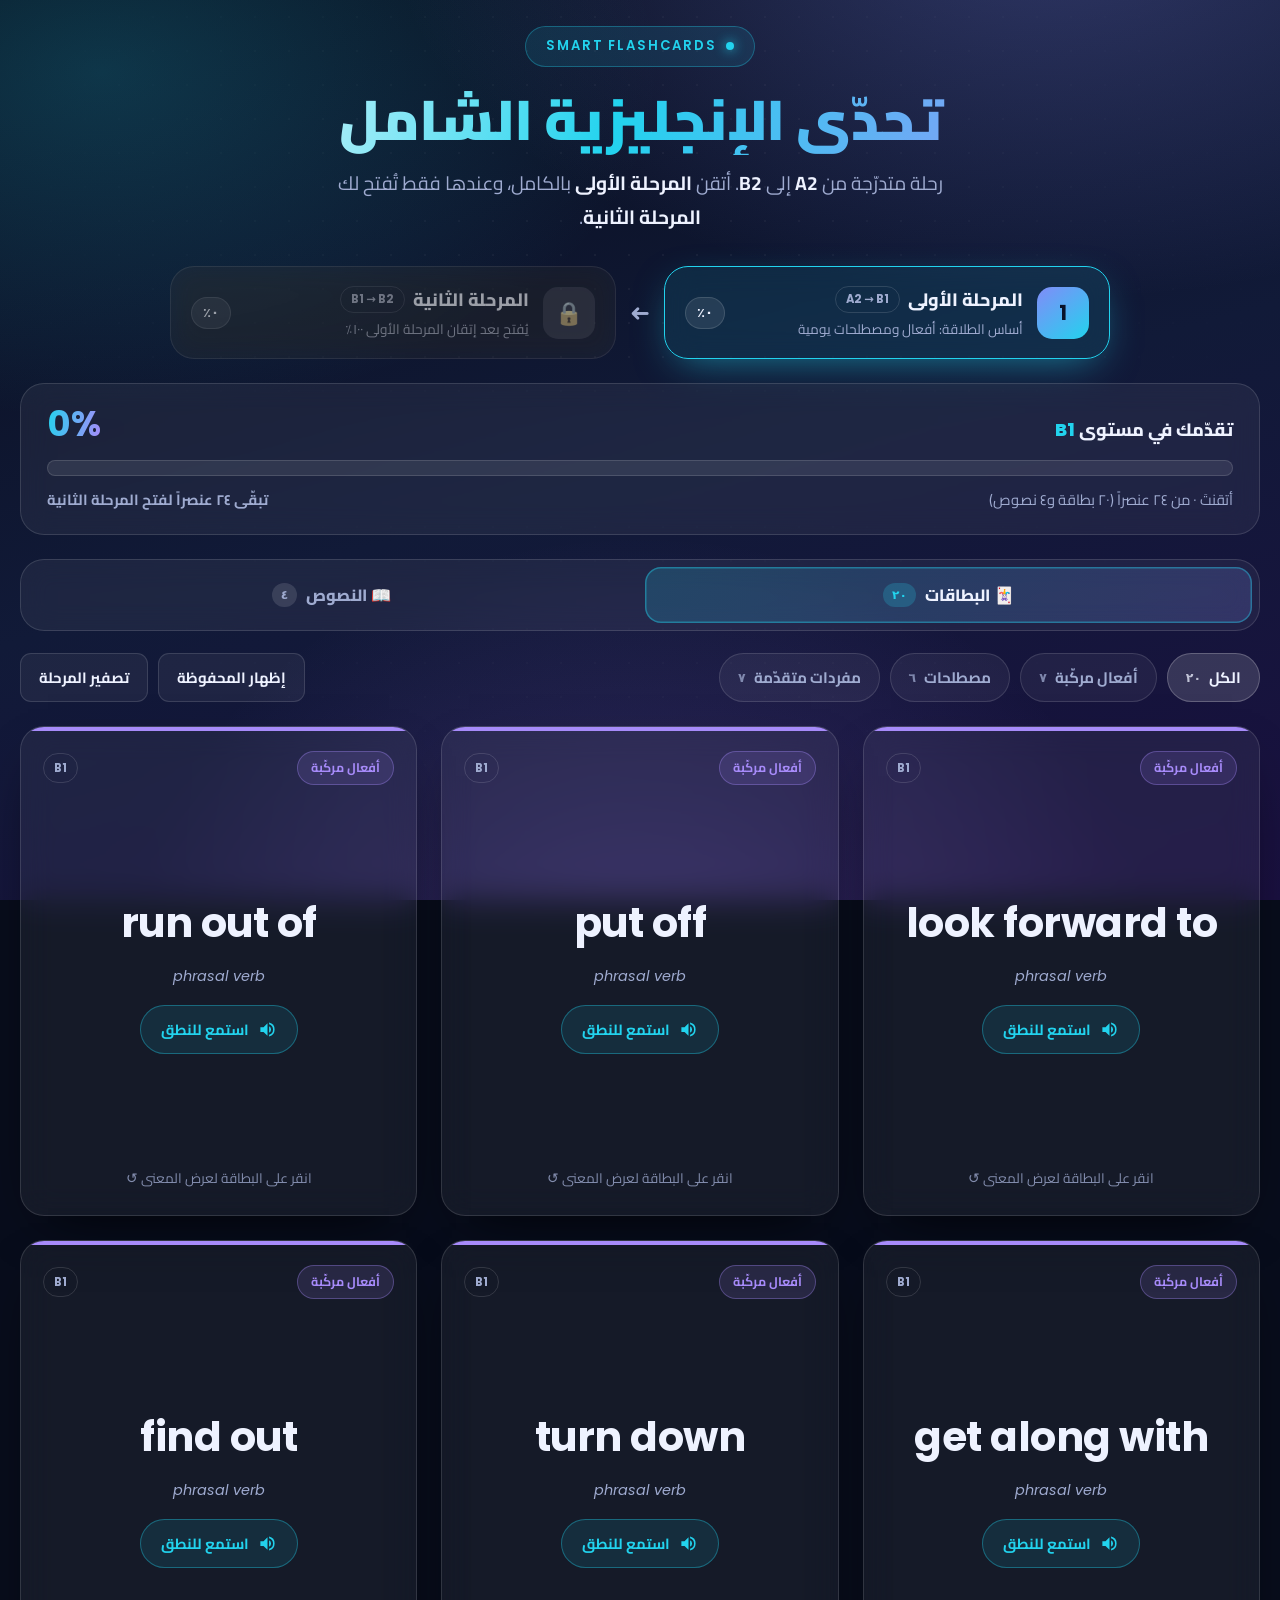
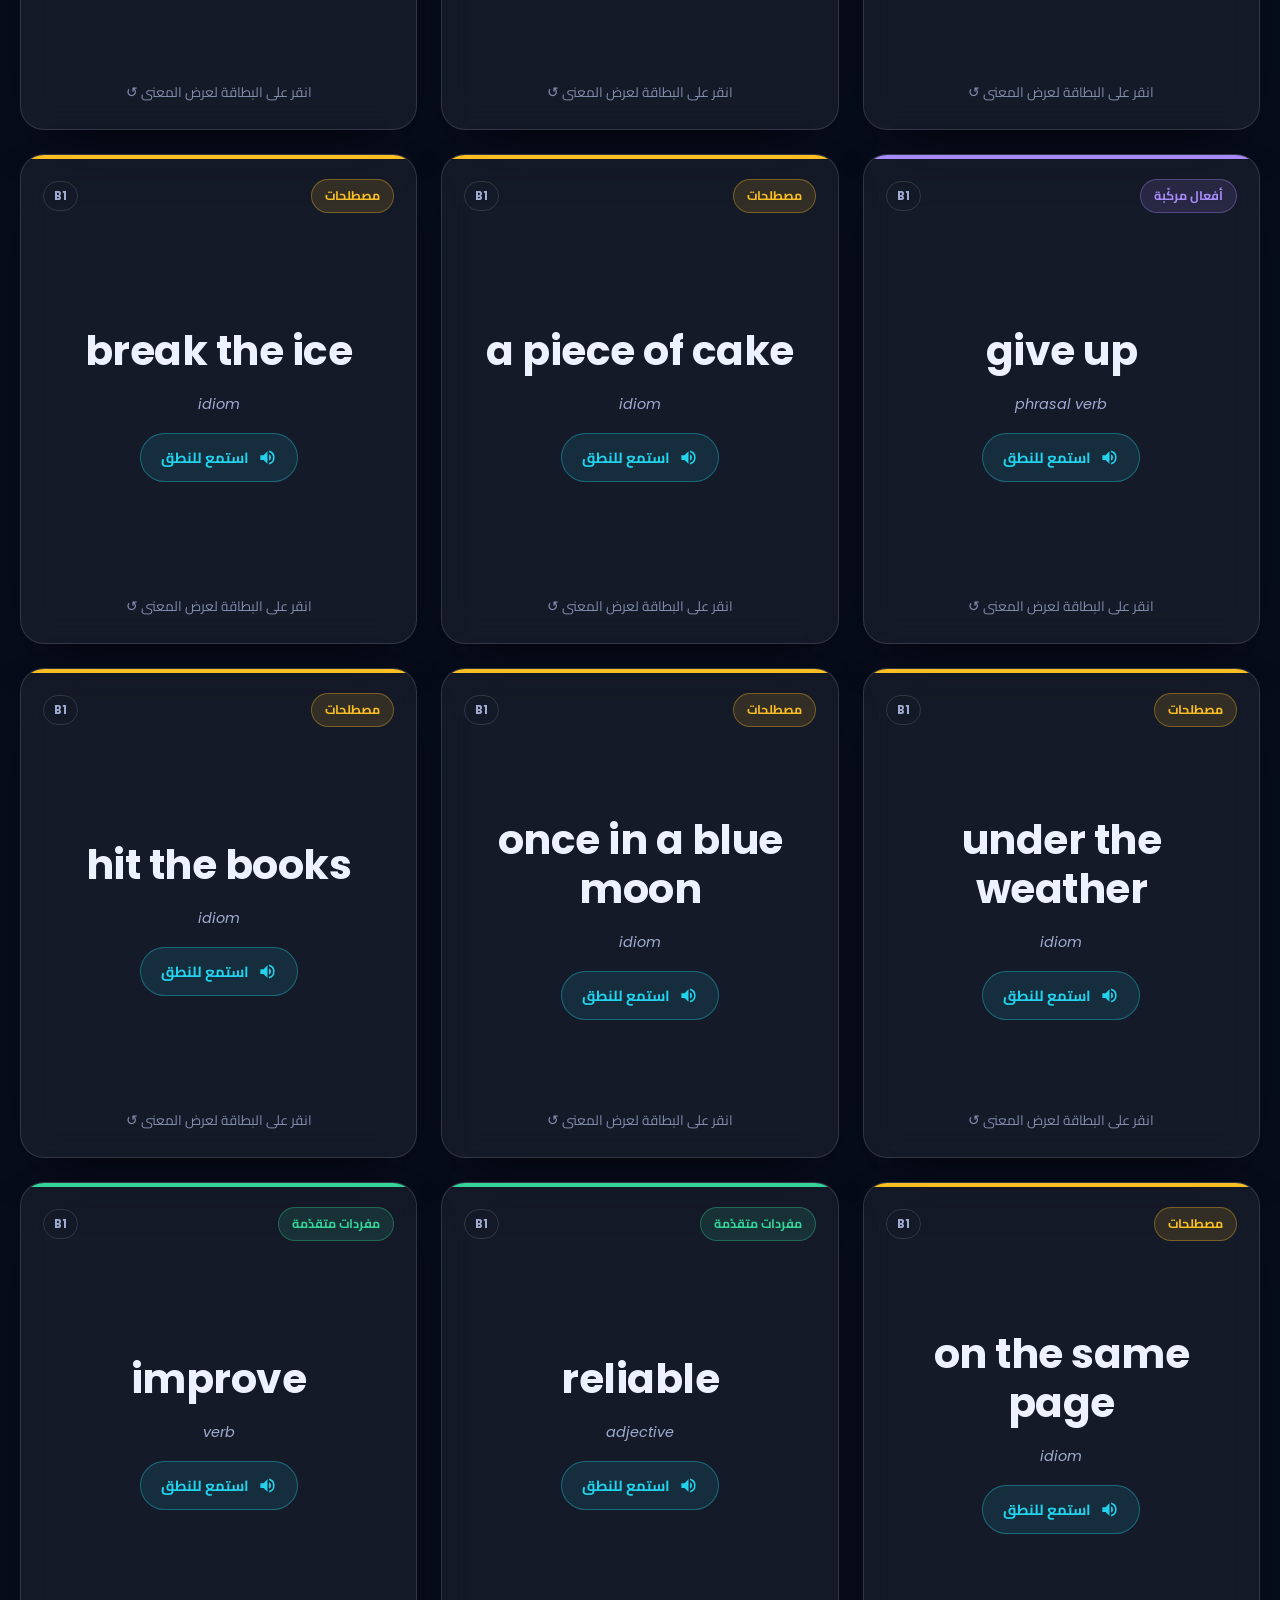
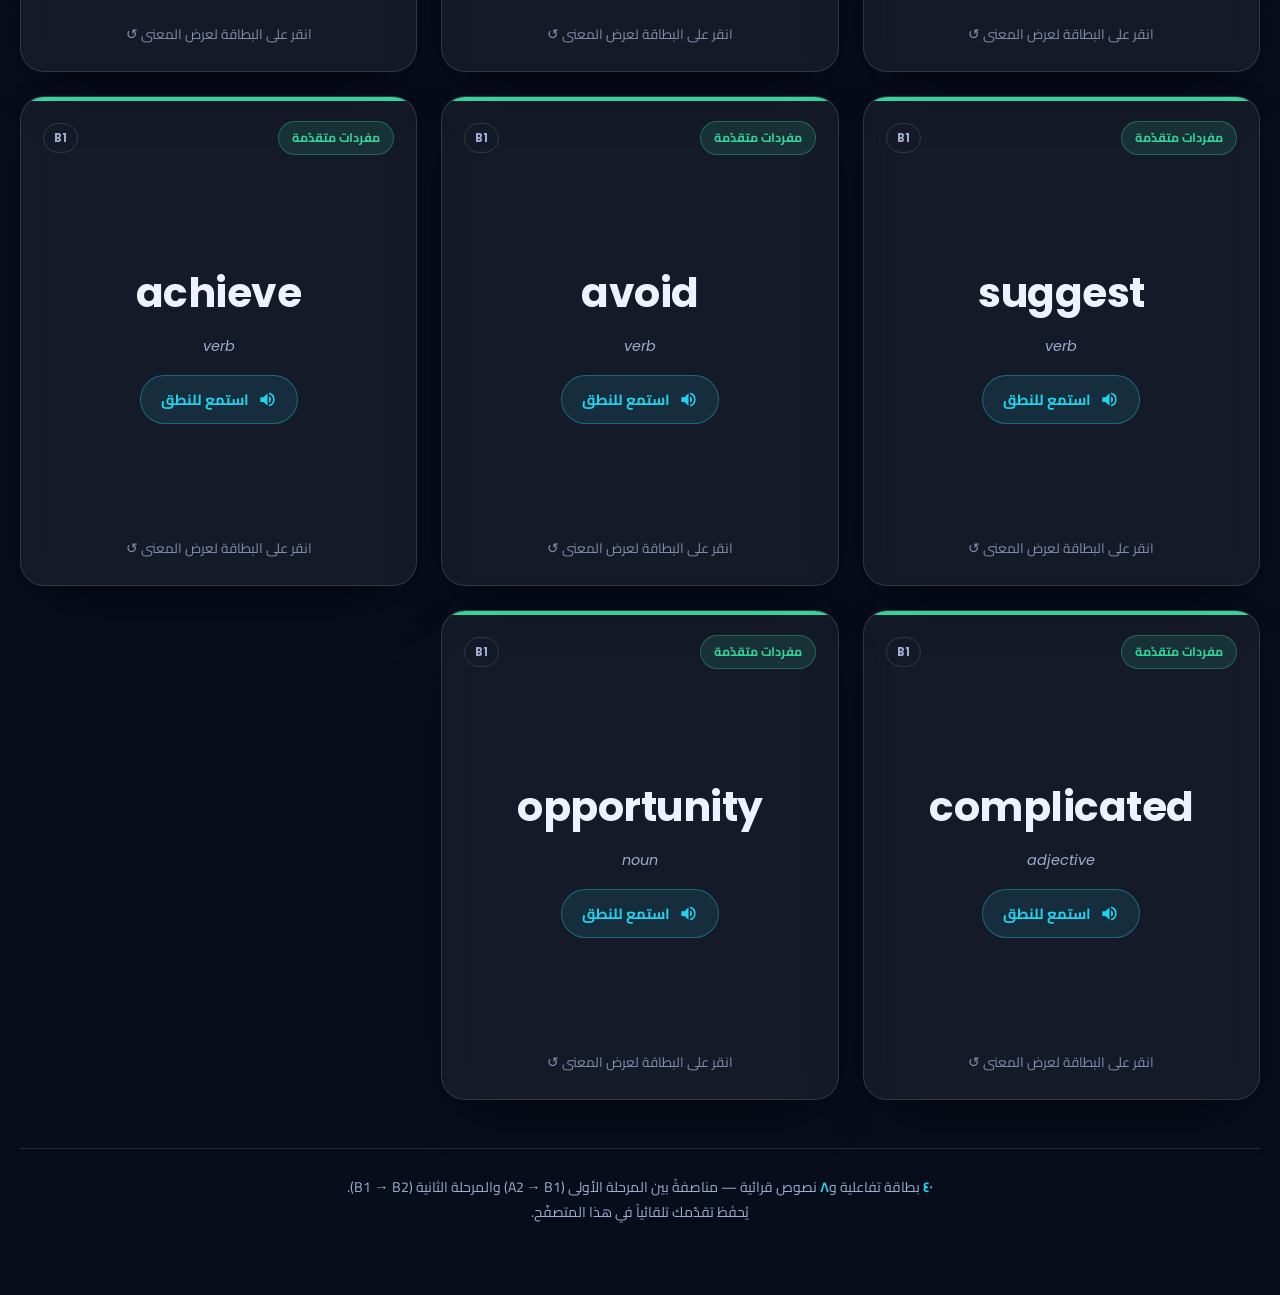
==== English-A2-to-B2.html @ d4a7e1d6 "إضافة تطبيق تحدّي الإنجليزية التفاعلي من A2 إلى B2 تطبيق ويب في ملفّ واحد (HTML/CSS/JS) يعمل كنظام ب" ====
<!DOCTYPE html>
<html lang="ar" dir="rtl">
<head>
<meta charset="UTF-8">
<meta name="viewport" content="width=device-width, initial-scale=1.0">
<title>تحدّي الإنجليزية الشامل — من A2 إلى B2</title>
<link rel="preconnect" href="https://fonts.googleapis.com">
<link rel="preconnect" href="https://fonts.gstatic.com" crossorigin>
<link href="https://fonts.googleapis.com/css2?family=Cairo:wght@400;600;700;900&family=Poppins:wght@500;600;700&display=swap" rel="stylesheet">
<style>
/* ===================== الأساسيات ===================== */
:root{
  --bg-0:#080d1c;
  --bg-1:#111a38;
  --bg-2:#1a1040;
  --surface:rgba(255,255,255,.055);
  --surface-2:rgba(255,255,255,.10);
  --stroke:rgba(255,255,255,.13);
  --stroke-2:rgba(255,255,255,.22);
  --text:#eef2ff;
  --muted:#9fabd0;
  --accent:#22d3ee;
  --accent-2:#818cf8;
  --violet:#a78bfa;
  --amber:#fbbf24;
  --emerald:#34d399;
  --rose:#fb7185;
  --r-lg:24px;
  --r-md:16px;
  --r-sm:11px;
  --card-h:490px;
  --ar:"Cairo","Noto Kufi Arabic","Segoe UI",Tahoma,sans-serif;
  --en:"Poppins","Segoe UI",system-ui,-apple-system,sans-serif;
}
*{box-sizing:border-box;margin:0;padding:0}
[hidden]{display:none!important}
html{scroll-behavior:smooth}
body{
  font-family:var(--ar);
  color:var(--text);
  background:var(--bg-0);
  min-height:100vh;
  padding:26px 18px 70px;
  line-height:1.75;
  -webkit-font-smoothing:antialiased;
  overflow-x:hidden;
}
/* خلفية متدرّجة حيّة */
body::before{
  content:"";position:fixed;inset:0;z-index:-2;
  background:
    radial-gradient(1100px 620px at 82% -8%,rgba(129,140,248,.30),transparent 60%),
    radial-gradient(900px 560px at 8% 8%,rgba(34,211,238,.20),transparent 62%),
    radial-gradient(800px 700px at 50% 110%,rgba(167,139,250,.20),transparent 65%),
    linear-gradient(165deg,var(--bg-0) 0%,var(--bg-1) 52%,var(--bg-2) 100%);
}
body::after{
  content:"";position:fixed;inset:0;z-index:-1;pointer-events:none;opacity:.5;
  background-image:radial-gradient(rgba(255,255,255,.10) 1px,transparent 1px);
  background-size:34px 34px;
  -webkit-mask-image:radial-gradient(circle at 50% 30%,#000,transparent 78%);
          mask-image:radial-gradient(circle at 50% 30%,#000,transparent 78%);
}
.wrap{max-width:1240px;margin:0 auto}

/* ===================== الترويسة ===================== */
.hero{text-align:center;margin-bottom:30px}
.hero-badge{
  display:inline-flex;align-items:center;gap:9px;
  font-family:var(--en);font-size:.82rem;font-weight:600;letter-spacing:.14em;
  text-transform:uppercase;color:var(--accent);
  background:rgba(34,211,238,.10);border:1px solid rgba(34,211,238,.32);
  padding:8px 20px;border-radius:999px;margin-bottom:18px;
}
.hero-badge .dot{width:8px;height:8px;border-radius:50%;background:var(--accent);box-shadow:0 0 12px var(--accent);animation:pulse 2s infinite}
@keyframes pulse{0%,100%{opacity:1;transform:scale(1)}50%{opacity:.45;transform:scale(.75)}}
.hero h1{
  font-size:clamp(2.1rem,5.6vw,3.5rem);font-weight:900;line-height:1.25;letter-spacing:-.5px;
  background:linear-gradient(105deg,#fff 10%,var(--accent) 48%,var(--violet) 92%);
  -webkit-background-clip:text;background-clip:text;-webkit-text-fill-color:transparent;
  margin-bottom:12px;
}
.hero .sub{color:var(--muted);font-size:clamp(1rem,2.2vw,1.2rem);max-width:660px;margin:0 auto}
.hero .sub b{color:var(--text);font-weight:700}

/* ===================== مسار المستويات ===================== */
.levels{
  display:grid;grid-template-columns:1fr auto 1fr;gap:10px;align-items:stretch;
  margin:32px auto 24px;max-width:940px;
}
.level-tab{
  position:relative;display:flex;align-items:center;gap:14px;text-align:right;
  background:var(--surface);border:1.5px solid var(--stroke);border-radius:var(--r-lg);
  padding:16px 20px;cursor:pointer;color:var(--text);font-family:var(--ar);
  transition:.28s cubic-bezier(.4,0,.2,1);backdrop-filter:blur(14px);
}
.level-tab:hover:not(.locked){border-color:var(--stroke-2);transform:translateY(-3px);background:var(--surface-2)}
.level-tab.active{
  border-color:var(--accent);background:rgba(34,211,238,.11);
  box-shadow:0 12px 40px -14px rgba(34,211,238,.6);
}
.level-tab.locked{cursor:not-allowed;opacity:.62;filter:saturate(.35)}
.level-tab .num{
  flex:none;width:52px;height:52px;border-radius:15px;display:grid;place-items:center;
  font-family:var(--en);font-size:1.28rem;font-weight:700;
  background:linear-gradient(140deg,var(--accent-2),var(--accent));color:#08132a;
}
.level-tab.locked .num{background:rgba(255,255,255,.12);color:var(--muted);font-size:1.4rem}
.level-tab .meta{min-width:0}
.level-tab .meta .t{font-weight:800;font-size:1.12rem;display:flex;align-items:center;gap:8px;flex-wrap:wrap}
.level-tab .meta .d{font-size:.85rem;color:var(--muted)}
.mini-ring{
  flex:none;margin-inline-start:auto;font-family:var(--en);font-size:.82rem;font-weight:700;
  padding:5px 11px;border-radius:999px;background:rgba(255,255,255,.09);border:1px solid var(--stroke);
}
.level-tab.done .mini-ring{background:rgba(52,211,153,.16);border-color:rgba(52,211,153,.5);color:var(--emerald)}
.path-link{
  display:grid;place-items:center;font-size:1.5rem;color:var(--muted);padding:0 4px;
  transform:scaleX(-1); /* السهم يشير لليسار مع RTL */
}

/* ===================== شريط التقدّم ===================== */
.panel{
  background:var(--surface);border:1.5px solid var(--stroke);border-radius:var(--r-lg);
  padding:22px 26px;backdrop-filter:blur(14px);
}
.progress-panel{margin-bottom:24px}
.p-head{display:flex;justify-content:space-between;align-items:baseline;gap:14px;margin-bottom:14px;flex-wrap:wrap}
.p-title{font-size:1.12rem;font-weight:800}
.p-title span{color:var(--accent);font-family:var(--en)}
.p-num{font-family:var(--en);font-size:2.2rem;font-weight:700;line-height:1;
  background:linear-gradient(100deg,var(--accent),var(--violet));
  -webkit-background-clip:text;background-clip:text;-webkit-text-fill-color:transparent}
.bar{height:16px;background:rgba(255,255,255,.09);border-radius:999px;overflow:hidden;border:1px solid var(--stroke)}
.bar-fill{
  height:100%;width:0%;border-radius:999px;
  background:linear-gradient(90deg,var(--accent-2),var(--accent),var(--emerald));
  background-size:220% 100%;
  transition:width .7s cubic-bezier(.34,1.4,.5,1);
  animation:slide 3.5s linear infinite;
  box-shadow:0 0 22px -3px var(--accent);
}
@keyframes slide{to{background-position:220% 0}}
.p-foot{display:flex;justify-content:space-between;gap:12px;margin-top:11px;font-size:.92rem;color:var(--muted);flex-wrap:wrap}
.p-foot #progHint{font-weight:700}
.p-foot #progHint.ready{color:var(--emerald)}

/* ===================== شريط الأدوات ===================== */
.toolbar{display:flex;justify-content:space-between;align-items:center;gap:16px;flex-wrap:wrap;margin-bottom:24px}
.chips{display:flex;gap:10px;flex-wrap:wrap}
.chip{
  font-family:var(--ar);font-size:.95rem;font-weight:700;color:var(--muted);cursor:pointer;
  background:var(--surface);border:1.5px solid var(--stroke);border-radius:999px;padding:9px 18px;
  transition:.2s;display:inline-flex;align-items:center;gap:8px;
}
.chip:hover{color:var(--text);border-color:var(--stroke-2)}
.chip.on{background:rgba(255,255,255,.14);color:var(--text);border-color:var(--stroke-2)}
.chip .n{font-family:var(--en);font-size:.78rem;opacity:.75}
.tools{display:flex;gap:10px;flex-wrap:wrap}
.btn{
  font-family:var(--ar);font-weight:700;font-size:.93rem;cursor:pointer;color:var(--text);
  border-radius:var(--r-sm);padding:10px 18px;border:1.5px solid var(--stroke);
  background:var(--surface);transition:.2s;
}
.btn:hover{background:var(--surface-2);border-color:var(--stroke-2)}
.btn.danger:hover{border-color:rgba(251,113,133,.55);color:var(--rose)}

/* ===================== الشبكة والبطاقات ===================== */
.grid{display:grid;grid-template-columns:repeat(auto-fill,minmax(330px,1fr));gap:24px}
.card{
  height:var(--card-h);perspective:1600px;cursor:pointer;outline:none;
  animation:rise .5s cubic-bezier(.2,.8,.3,1) backwards;
}
@keyframes rise{from{opacity:0;transform:translateY(26px)}}
.card.gone{animation:vanish .45s cubic-bezier(.4,0,1,1) forwards;pointer-events:none}
@keyframes vanish{to{opacity:0;transform:scale(.86) translateY(-16px);filter:blur(4px)}}
.inner{
  position:relative;width:100%;height:100%;
  transform-style:preserve-3d;transition:transform .68s cubic-bezier(.4,.2,.2,1);
}
.card.flipped .inner{transform:rotateY(180deg)}
.card:focus-visible .inner{box-shadow:0 0 0 3px var(--accent);border-radius:var(--r-lg)}
.face{
  position:absolute;inset:0;border-radius:var(--r-lg);padding:24px 22px;
  -webkit-backface-visibility:hidden;backface-visibility:hidden;
  border:1.5px solid var(--stroke);background:var(--surface);backdrop-filter:blur(16px);
  display:flex;flex-direction:column;overflow:hidden;
  box-shadow:0 22px 55px -28px rgba(0,0,0,.9);
}
.card:hover .face{border-color:var(--stroke-2)}
.face::before{content:"";position:absolute;inset-inline:0;top:0;height:4px;background:var(--cat-c)}
.back{transform:rotateY(180deg);background:linear-gradient(165deg,rgba(255,255,255,.10),rgba(255,255,255,.045))}

/* الوجه الأمامي */
.f-top{display:flex;justify-content:space-between;align-items:center;gap:10px}
.tag{
  font-size:.78rem;font-weight:700;padding:5px 13px;border-radius:999px;
  color:var(--cat-c);background:var(--cat-bg);border:1px solid var(--cat-br);white-space:nowrap;
}
.lvl-pill{font-family:var(--en);font-size:.72rem;font-weight:700;color:var(--muted);
  border:1px solid var(--stroke);border-radius:999px;padding:4px 10px}
.f-mid{flex:1;display:flex;flex-direction:column;align-items:center;justify-content:center;gap:16px;text-align:center}
.word{
  font-family:var(--en);font-weight:700;direction:ltr;
  font-size:clamp(1.85rem,4.4vw,2.55rem);line-height:1.2;letter-spacing:-.5px;
  word-break:break-word;
}
.pos{font-family:var(--en);font-size:.9rem;color:var(--muted);font-style:italic;direction:ltr}
.speak{
  display:inline-flex;align-items:center;gap:9px;cursor:pointer;font-family:var(--ar);
  font-size:.92rem;font-weight:700;color:var(--accent);
  background:rgba(34,211,238,.11);border:1.5px solid rgba(34,211,238,.36);
  border-radius:999px;padding:10px 20px;transition:.2s;
}
.speak:hover{background:rgba(34,211,238,.22);transform:scale(1.05)}
.speak.on{animation:ring .7s ease-in-out infinite}
@keyframes ring{50%{transform:scale(1.09)}}
.speak svg{width:19px;height:19px;fill:currentColor}
.f-hint{text-align:center;font-size:.85rem;color:var(--muted);opacity:.8}

/* الوجه الخلفي */
.b-word{font-family:var(--en);direction:ltr;font-size:1.02rem;font-weight:600;color:var(--muted);margin-bottom:4px}
.trans{font-size:clamp(1.34rem,3.1vw,1.7rem);font-weight:900;line-height:1.4;color:var(--cat-c);margin-bottom:11px}
.exs{flex:1;overflow-y:auto;display:flex;flex-direction:column;gap:10px;padding-inline-end:5px;margin-bottom:14px}
.exs::-webkit-scrollbar{width:5px}
.exs::-webkit-scrollbar-thumb{background:var(--stroke-2);border-radius:9px}
.ex{background:rgba(0,0,0,.24);border:1px solid var(--stroke);border-radius:var(--r-md);padding:11px 13px}
.ex-head{display:flex;align-items:flex-start;gap:8px}
.ex-en{flex:1;font-family:var(--en);direction:ltr;text-align:left;font-size:.93rem;line-height:1.55}
.ex-en b{color:var(--cat-c);font-weight:700}
.ex-ar{font-size:.85rem;line-height:1.6;color:var(--muted);margin-top:6px;padding-top:6px;border-top:1px dashed var(--stroke)}
.mini-speak{
  flex:none;width:29px;height:29px;border-radius:9px;cursor:pointer;display:grid;place-items:center;
  color:var(--accent);background:rgba(34,211,238,.10);border:1px solid rgba(34,211,238,.3);transition:.2s;
}
.mini-speak:hover{background:rgba(34,211,238,.25)}
.mini-speak svg{width:14px;height:14px;fill:currentColor}
.know{
  width:100%;cursor:pointer;font-family:var(--ar);font-size:1.05rem;font-weight:800;
  padding:12px;border-radius:var(--r-md);border:1.5px solid rgba(52,211,153,.45);
  color:#062b1f;background:linear-gradient(100deg,var(--emerald),#6ee7b7);transition:.2s;
}
.know:hover{transform:translateY(-2px);box-shadow:0 12px 30px -12px var(--emerald)}
.card.known .face{opacity:.55;filter:saturate(.4)}
.card.known .know{background:var(--surface-2);color:var(--muted);border-color:var(--stroke);border-style:dashed}

/* ===================== حالات فارغة / مقفلة ===================== */
.empty{
  grid-column:1/-1;text-align:center;padding:60px 26px;border:2px dashed var(--stroke);
  border-radius:var(--r-lg);background:rgba(255,255,255,.03);
}
.empty .ico{font-size:3.2rem;margin-bottom:14px}
.empty h3{font-size:1.4rem;font-weight:800;margin-bottom:8px}
.empty p{color:var(--muted);max-width:520px;margin:0 auto 20px}

/* ===================== نافذة الترقية ===================== */
.modal-back{
  position:fixed;inset:0;z-index:60;display:grid;place-items:center;padding:22px;
  background:rgba(4,8,20,.82);backdrop-filter:blur(9px);animation:fade .3s;
}
@keyframes fade{from{opacity:0}}
.modal{
  max-width:520px;width:100%;text-align:center;padding:40px 32px;border-radius:28px;
  background:linear-gradient(165deg,#182350,#120e35);border:1.5px solid rgba(52,211,153,.42);
  box-shadow:0 40px 90px -30px rgba(0,0,0,.95);animation:pop .45s cubic-bezier(.2,1.4,.4,1);
}
@keyframes pop{from{opacity:0;transform:scale(.85) translateY(24px)}}
.modal .ico{font-size:4.2rem;margin-bottom:12px;animation:bounce 1.6s ease-in-out infinite}
@keyframes bounce{50%{transform:translateY(-11px)}}
.modal h2{font-size:1.85rem;font-weight:900;margin-bottom:12px;
  background:linear-gradient(100deg,var(--emerald),var(--accent));
  -webkit-background-clip:text;background-clip:text;-webkit-text-fill-color:transparent}
.modal p{color:var(--muted);margin-bottom:26px;font-size:1.02rem}
.modal .go{
  width:100%;cursor:pointer;font-family:var(--ar);font-size:1.1rem;font-weight:800;padding:15px;
  border-radius:var(--r-md);border:none;color:#062b1f;
  background:linear-gradient(100deg,var(--emerald),var(--accent));transition:.2s;
}
.modal .go:hover{transform:translateY(-2px);box-shadow:0 14px 34px -12px var(--emerald)}
.modal .later{margin-top:12px;background:none;border:none;color:var(--muted);cursor:pointer;font-family:var(--ar);font-size:.92rem;text-decoration:underline}

/* ===================== تنبيه عائم ===================== */
.toast{
  position:fixed;bottom:26px;left:50%;transform:translateX(-50%);z-index:80;
  background:rgba(16,22,48,.97);border:1.5px solid var(--stroke-2);border-radius:14px;
  padding:14px 24px;font-weight:700;font-size:.96rem;box-shadow:0 20px 50px -18px #000;
  animation:up .35s cubic-bezier(.2,1.3,.4,1);max-width:90vw;text-align:center;
}
@keyframes up{from{opacity:0;transform:translate(-50%,22px)}}
.toast.warn{border-color:rgba(251,191,36,.5);color:var(--amber)}

footer{text-align:center;color:var(--muted);font-size:.88rem;margin-top:48px;padding-top:26px;border-top:1px solid var(--stroke)}
footer b{color:var(--accent)}


/* ===================== مبدّل العرض (بطاقات / نصوص) ===================== */
.views{display:flex;gap:10px;margin-bottom:22px;background:var(--surface);border:1.5px solid var(--stroke);
  border-radius:var(--r-lg);padding:7px;backdrop-filter:blur(14px)}
.view-btn{
  flex:1;cursor:pointer;font-family:var(--ar);font-size:1.02rem;font-weight:800;color:var(--muted);
  background:none;border:none;border-radius:var(--r-md);padding:13px 10px;transition:.24s;
  display:inline-flex;align-items:center;justify-content:center;gap:9px;
}
.view-btn:hover{color:var(--text)}
.view-btn.on{background:linear-gradient(120deg,rgba(34,211,238,.18),rgba(129,140,248,.18));
  color:var(--text);box-shadow:inset 0 0 0 1.5px rgba(34,211,238,.4)}
.view-btn .n{font-family:var(--en);font-size:.76rem;font-weight:700;padding:3px 9px;border-radius:999px;
  background:rgba(255,255,255,.12);color:var(--muted)}
.view-btn.on .n{background:rgba(34,211,238,.22);color:var(--accent)}

/* ===================== بطاقة النصّ ===================== */
.texts{display:flex;flex-direction:column;gap:26px}
.text-card{
  background:var(--surface);border:1.5px solid var(--stroke);border-radius:var(--r-lg);
  padding:28px;backdrop-filter:blur(16px);position:relative;overflow:hidden;
  box-shadow:0 22px 55px -30px rgba(0,0,0,.9);
  animation:rise .5s cubic-bezier(.2,.8,.3,1) backwards;
}
.text-card::before{content:"";position:absolute;inset-inline:0;top:0;height:4px;
  background:linear-gradient(90deg,var(--accent),var(--violet))}
.text-card.known{opacity:.6;filter:saturate(.45)}
.text-card.gone{animation:vanish .45s cubic-bezier(.4,0,1,1) forwards;pointer-events:none}
.t-top{display:flex;justify-content:space-between;align-items:flex-start;gap:14px;flex-wrap:wrap;margin-bottom:18px}
.t-title{font-family:var(--en);direction:ltr;text-align:left;font-size:clamp(1.3rem,3vw,1.75rem);
  font-weight:700;line-height:1.3;letter-spacing:-.3px}
.t-sub{font-size:1.02rem;font-weight:700;color:var(--accent);margin-top:4px}
.t-badges{display:flex;gap:8px;flex-wrap:wrap;flex:none}
.wc{font-size:.78rem;font-weight:700;padding:5px 13px;border-radius:999px;white-space:nowrap;
  color:var(--violet);background:rgba(167,139,250,.13);border:1px solid rgba(167,139,250,.35)}
.t-actions{display:flex;gap:10px;flex-wrap:wrap;margin-bottom:20px}
.t-en{
  font-family:var(--en);direction:ltr;text-align:left;
  font-size:clamp(1.08rem,2.3vw,1.24rem);line-height:2.15;letter-spacing:.1px;
  background:rgba(0,0,0,.26);border:1px solid var(--stroke);border-radius:var(--r-md);
  padding:24px 26px;margin-bottom:18px;
}
.t-en b{
  color:var(--accent);font-weight:700;
  background:rgba(34,211,238,.10);border-radius:6px;padding:1px 5px;
  box-shadow:inset 0 -2px 0 rgba(34,211,238,.55);
}
.t-keys{display:flex;flex-wrap:wrap;gap:9px;margin-bottom:18px}
.keychip{
  display:inline-flex;align-items:center;gap:8px;font-size:.86rem;font-weight:700;
  background:rgba(255,255,255,.06);border:1px solid var(--stroke);border-radius:999px;padding:6px 14px;
}
.keychip .k-en{font-family:var(--en);direction:ltr;color:var(--accent)}
.keychip .k-sep{color:var(--muted);opacity:.55}
.keychip .k-ar{color:var(--text)}
.t-toggle{
  width:100%;cursor:pointer;font-family:var(--ar);font-size:.98rem;font-weight:700;color:var(--muted);
  background:none;border:1.5px dashed var(--stroke);border-radius:var(--r-md);padding:12px;transition:.2s;margin-bottom:14px;
}
.t-toggle:hover{color:var(--text);border-color:var(--stroke-2);background:rgba(255,255,255,.04)}
.t-ar{
  font-size:1.06rem;line-height:2.1;color:var(--text);
  background:rgba(52,211,153,.07);border:1px solid rgba(52,211,153,.28);border-radius:var(--r-md);
  padding:22px 24px;margin-bottom:18px;animation:rise .35s cubic-bezier(.2,.8,.3,1);
}
.t-ar .lbl{display:block;font-size:.82rem;font-weight:800;color:var(--emerald);margin-bottom:9px;letter-spacing:.03em}
.text-card .know{margin-top:2px}
.text-card.known .know{background:var(--surface-2);color:var(--muted);border-color:var(--stroke);border-style:dashed}
@media(max-width:760px){
  .text-card{padding:20px 17px}
  .t-en{padding:18px 16px;line-height:2}
  .t-ar{padding:17px 16px}
  .views{flex-direction:column}
}

/* ===================== الشاشات الصغيرة ===================== */
@media(max-width:760px){
  body{padding:18px 13px 60px}
  .levels{grid-template-columns:1fr;gap:12px}
  .path-link{transform:rotate(90deg);font-size:1.3rem;padding:2px}
  .grid{grid-template-columns:1fr;gap:18px}
  :root{--card-h:520px}
  .toolbar{flex-direction:column;align-items:stretch}
  .tools .btn{flex:1}
  .panel{padding:18px}
}
@media(prefers-reduced-motion:reduce){*{animation:none!important;transition-duration:.01ms!important}}
</style>
</head>
<body>

<div class="wrap">

  <header class="hero">
    <div class="hero-badge"><span class="dot"></span> Smart Flashcards</div>
    <h1>تحدّي الإنجليزية الشامل</h1>
    <p class="sub">رحلة متدرّجة من <b>A2</b> إلى <b>B2</b>. أتقن <b>المرحلة الأولى</b> بالكامل، وعندها فقط تُفتح لك <b>المرحلة الثانية</b>.</p>
  </header>

  <nav class="levels" id="levels" aria-label="مسار المستويات"></nav>

  <section class="panel progress-panel">
    <div class="p-head">
      <div class="p-title">تقدّمك في مستوى <span id="progLevelName">B1</span></div>
      <div class="p-num"><span id="progPct">0</span>%</div>
    </div>
    <div class="bar" role="progressbar" aria-valuemin="0" aria-valuemax="100" aria-valuenow="0" id="barWrap">
      <div class="bar-fill" id="barFill"></div>
    </div>
    <div class="p-foot">
      <span id="progCount">٠ من ٢٠ بطاقة</span>
      <span id="progHint"></span>
    </div>
  </section>

  <div class="views" id="views" role="tablist" aria-label="نوع المحتوى">
    <button type="button" class="view-btn on" data-view="cards" role="tab">🃏 البطاقات <span class="n" id="nCards"></span></button>
    <button type="button" class="view-btn"    data-view="texts" role="tab">📖 النصوص <span class="n" id="nTexts"></span></button>
  </div>

  <div class="toolbar">
    <div class="chips" id="chips"></div>
    <div class="tools">
      <button class="btn" id="toggleKnown">إظهار المحفوظة</button>
      <button class="btn danger" id="resetLevel">تصفير المرحلة</button>
    </div>
  </div>

  <main class="grid" id="grid"></main>
  <main class="texts" id="texts" hidden></main>
  <div class="empty" id="empty" hidden></div>

  <footer>
    <b>٤٠</b> بطاقة تفاعلية و<b>٨</b> نصوص قرائية &mdash; مناصفةً بين المرحلة الأولى (A2&nbsp;→&nbsp;B1) والمرحلة الثانية (B1&nbsp;→&nbsp;B2).
    <br>يُحفَظ تقدّمك تلقائياً في هذا المتصفّح.
  </footer>
</div>

<div class="modal-back" id="modal" hidden>
  <div class="modal">
    <div class="ico">🎉</div>
    <h2>أتقنتَ المرحلة الأولى ١٠٠٪</h2>
    <p>أحسنت! أنهيتَ جميع بطاقات مستوى <b>B1</b> ونصوصه القرائية. تمّ الآن فتح <b>المرحلة الثانية (B1 → B2)</b> بأفعالها المركّبة ومصطلحاتها ومفرداتها ونصوصها الأكثر عمقاً.</p>
    <button class="go" id="goNext">انتقل إلى المرحلة الثانية ←</button>
    <button class="later" id="stayHere">أبقَ في المرحلة الحالية</button>
  </div>
</div>

<script>
"use strict";

/* ============================================================
   ١) البيانات — ٤٠ بطاقة موزّعة على مرحلتين وثلاث فئات
   ============================================================ */
const CATS = {
  phrasal: { name:"أفعال مركّبة",     en:"Phrasal Verbs",       c:"#a78bfa", bg:"rgba(167,139,250,.13)", br:"rgba(167,139,250,.35)" },
  idiom:   { name:"مصطلحات",         en:"Idioms",              c:"#fbbf24", bg:"rgba(251,191,36,.13)",  br:"rgba(251,191,36,.35)"  },
  vocab:   { name:"مفردات متقدّمة",   en:"Advanced Vocabulary", c:"#34d399", bg:"rgba(52,211,153,.13)",  br:"rgba(52,211,153,.35)"  }
};

const LEVELS = [
  { id:"B1", num:"1", title:"المرحلة الأولى", range:"A2 → B1", desc:"أساس الطلاقة: أفعال ومصطلحات يومية" },
  { id:"B2", num:"2", title:"المرحلة الثانية", range:"B1 → B2", desc:"العمق والاحتراف: نقاشات وبيئة عمل" }
];

const CARDS = [
/* ------------------ المرحلة الأولى: A2 → B1 ------------------ */
/* أفعال مركّبة */
{l:"B1",cat:"phrasal",w:"look forward to",pos:"phrasal verb",ar:"يتطلّع إلى / ينتظر بشوق",ex:[
  {en:"I'm <b>looking forward to</b> the weekend with my family.",ar:"أتطلّع إلى عطلة نهاية الأسبوع مع عائلتي."},
  {en:"We <b>look forward to</b> hearing from you soon.",ar:"نتطلّع إلى تلقّي ردّكم قريباً. (خِتام رسائل العمل)"}]},
{l:"B1",cat:"phrasal",w:"put off",pos:"phrasal verb",ar:"يؤجّل / يرجئ",ex:[
  {en:"Don't <b>put off</b> your homework until midnight.",ar:"لا تؤجّل واجبك إلى منتصف الليل."},
  {en:"The manager <b>put off</b> the meeting until Friday.",ar:"أجّل المدير الاجتماع إلى يوم الجمعة."}]},
{l:"B1",cat:"phrasal",w:"run out of",pos:"phrasal verb",ar:"ينفد منه / يفرغ مخزونه",ex:[
  {en:"We've <b>run out of</b> milk, so I'll go to the shop.",ar:"نفد منّا الحليب، لذا سأذهب إلى المتجر."},
  {en:"The team <b>ran out of</b> time before the deadline.",ar:"نفد الوقت من الفريق قبل الموعد النهائي."}]},
{l:"B1",cat:"phrasal",w:"get along with",pos:"phrasal verb",ar:"ينسجم مع / يتوافق مع",ex:[
  {en:"I <b>get along with</b> my new neighbours very well.",ar:"أنسجم مع جيراني الجدد انسجاماً كبيراً."},
  {en:"She <b>gets along with</b> everyone in the office.",ar:"إنّها تتوافق مع الجميع في المكتب."}]},
{l:"B1",cat:"phrasal",w:"turn down",pos:"phrasal verb",ar:"يرفض عرضاً / يخفّض الصوت",ex:[
  {en:"Could you <b>turn down</b> the music, please?",ar:"هل يمكنك خفض صوت الموسيقى من فضلك؟"},
  {en:"He <b>turned down</b> the job offer because of the salary.",ar:"رفض عرض العمل بسبب الراتب."}]},
{l:"B1",cat:"phrasal",w:"find out",pos:"phrasal verb",ar:"يكتشف / يستعلم فيعرف",ex:[
  {en:"I <b>found out</b> that the shop closes at six.",ar:"اكتشفت أنّ المتجر يُغلق في السادسة."},
  {en:"We need to <b>find out</b> why the sales dropped.",ar:"علينا أن نعرف سبب انخفاض المبيعات."}]},
{l:"B1",cat:"phrasal",w:"give up",pos:"phrasal verb",ar:"يستسلم / يُقلع عن عادة",ex:[
  {en:"She <b>gave up</b> smoking two years ago.",ar:"أقلعت عن التدخين قبل عامين."},
  {en:"Don't <b>give up</b> — the project is almost finished.",ar:"لا تستسلم، فالمشروع أوشك على الاكتمال."}]},
/* مصطلحات */
{l:"B1",cat:"idiom",w:"a piece of cake",pos:"idiom",ar:"أمرٌ سهلٌ للغاية",ex:[
  {en:"The driving test was <b>a piece of cake</b>.",ar:"كان اختبار القيادة سهلاً للغاية."},
  {en:"For her, using this software is <b>a piece of cake</b>.",ar:"استخدام هذا البرنامج بالنسبة إليها أمرٌ في غاية السهولة."}]},
{l:"B1",cat:"idiom",w:"break the ice",pos:"idiom",ar:"يكسر حاجز الجمود / يفتح باب الحديث",ex:[
  {en:"He told a joke to <b>break the ice</b> at the party.",ar:"ألقى نكتةً ليكسر الجمود في الحفل."},
  {en:"The manager started with a short game to <b>break the ice</b>.",ar:"بدأ المدير بلعبة قصيرة ليكسر حاجز الرسميّات."}]},
{l:"B1",cat:"idiom",w:"under the weather",pos:"idiom",ar:"متوعّك الصحّة / ليس على ما يُرام",ex:[
  {en:"I'm feeling a bit <b>under the weather</b> today.",ar:"أشعر بتوعّك خفيف اليوم."},
  {en:"She worked from home because she was <b>under the weather</b>.",ar:"عملت من المنزل لأنّها كانت متوعّكة."}]},
{l:"B1",cat:"idiom",w:"once in a blue moon",pos:"idiom",ar:"نادراً جدّاً / في الأحوال النادرة",ex:[
  {en:"We only eat out <b>once in a blue moon</b>.",ar:"لا نتناول الطعام خارج المنزل إلّا نادراً جدّاً."},
  {en:"He visits the head office <b>once in a blue moon</b>.",ar:"يزور المقرّ الرئيسي في الأحوال النادرة."}]},
{l:"B1",cat:"idiom",w:"hit the books",pos:"idiom",ar:"ينكبّ على الدراسة بجدّ",ex:[
  {en:"I have to <b>hit the books</b> tonight; the test is tomorrow.",ar:"عليّ أن أنكبّ على الدراسة الليلة، فالاختبار غداً."},
  {en:"After the training, we all <b>hit the books</b> for the certificate.",ar:"بعد التدريب، انكببنا جميعاً على الدراسة لنيل الشهادة."}]},
{l:"B1",cat:"idiom",w:"on the same page",pos:"idiom",ar:"على وفاقٍ تامّ / الفهم مشترك",ex:[
  {en:"Let's talk again so we're <b>on the same page</b>.",ar:"لنتحدّث مرّةً أخرى كي يكون فهمنا موحّداً."},
  {en:"The team is <b>on the same page</b> about the new plan.",ar:"الفريق متّفقٌ تماماً بشأن الخطّة الجديدة."}]},
/* مفردات */
{l:"B1",cat:"vocab",w:"reliable",pos:"adjective",ar:"موثوق / يُعتمد عليه",ex:[
  {en:"My old car is still very <b>reliable</b>.",ar:"سيّارتي القديمة ما زالت موثوقةً جدّاً."},
  {en:"We need a <b>reliable</b> supplier for this contract.",ar:"نحتاج إلى مورّدٍ موثوق لهذا العقد."}]},
{l:"B1",cat:"vocab",w:"improve",pos:"verb",ar:"يُحسِّن / يتحسّن",ex:[
  {en:"I want to <b>improve</b> my English pronunciation.",ar:"أريد أن أُحسّن نطقي بالإنجليزية."},
  {en:"The new system <b>improved</b> our response time.",ar:"حسّن النظام الجديد سرعة استجابتنا."}]},
{l:"B1",cat:"vocab",w:"suggest",pos:"verb",ar:"يقترح / يشير بـ",ex:[
  {en:"I <b>suggest</b> taking the train instead of the bus.",ar:"أقترح ركوب القطار بدلاً من الحافلة."},
  {en:"She <b>suggested</b> a different design for the website.",ar:"اقترحت تصميماً مختلفاً للموقع."}]},
{l:"B1",cat:"vocab",w:"avoid",pos:"verb",ar:"يتجنّب / يتحاشى",ex:[
  {en:"I <b>avoid</b> drinking coffee after six.",ar:"أتجنّب شرب القهوة بعد السادسة."},
  {en:"We changed the plan to <b>avoid</b> extra costs.",ar:"غيّرنا الخطّة لتجنّب التكاليف الإضافية."}]},
{l:"B1",cat:"vocab",w:"achieve",pos:"verb",ar:"يُحقّق / يُنجز هدفاً",ex:[
  {en:"She <b>achieved</b> her goal of running ten kilometres.",ar:"حقّقت هدفها في الجري عشرة كيلومترات."},
  {en:"The team <b>achieved</b> all its targets this quarter.",ar:"حقّق الفريق كلّ أهدافه هذا الربع."}]},
{l:"B1",cat:"vocab",w:"complicated",pos:"adjective",ar:"معقّد / متشابك",ex:[
  {en:"The recipe looks <b>complicated</b>, but it's actually easy.",ar:"تبدو الوصفة معقّدة، لكنّها سهلة في الحقيقة."},
  {en:"The contract is too <b>complicated</b> for a quick answer.",ar:"العقد أشدّ تعقيداً من أن يُجاب عنه سريعاً."}]},
{l:"B1",cat:"vocab",w:"opportunity",pos:"noun",ar:"فرصة سانحة",ex:[
  {en:"Travelling is a great <b>opportunity</b> to learn.",ar:"السفر فرصةٌ عظيمة للتعلّم."},
  {en:"This project is a real <b>opportunity</b> for our department.",ar:"هذا المشروع فرصةٌ حقيقية لقسمنا."}]},

/* ------------------ المرحلة الثانية: B1 → B2 ------------------ */
/* أفعال مركّبة */
{l:"B2",cat:"phrasal",w:"carry out",pos:"phrasal verb",ar:"يُنفّذ / يُجري (دراسةً أو مهمّة)",ex:[
  {en:"I <b>carried out</b> the doctor's instructions carefully.",ar:"نفّذت تعليمات الطبيب بعناية."},
  {en:"The company <b>carried out</b> a survey among its clients.",ar:"أجرت الشركة استطلاعاً بين عملائها."}]},
{l:"B2",cat:"phrasal",w:"come up with",pos:"phrasal verb",ar:"يبتكر / يأتي بفكرةٍ أو حلّ",ex:[
  {en:"He <b>came up with</b> a clever way to save money.",ar:"ابتكر طريقةً ذكيّةً لتوفير المال."},
  {en:"We must <b>come up with</b> a solution before the deadline.",ar:"علينا أن نأتي بحلٍّ قبل الموعد النهائي."}]},
{l:"B2",cat:"phrasal",w:"put up with",pos:"phrasal verb",ar:"يتحمّل / يصبر على مكروه",ex:[
  {en:"I can't <b>put up with</b> the noise from the street.",ar:"لا أستطيع تحمّل الضجيج القادم من الشارع."},
  {en:"She <b>put up with</b> a difficult client for two years.",ar:"صبرت على عميلٍ صعب المراس لمدّة عامين."}]},
{l:"B2",cat:"phrasal",w:"look into",pos:"phrasal verb",ar:"يتحرّى / يبحث في أمرٍ ما",ex:[
  {en:"I'll <b>look into</b> the problem with the heating tomorrow.",ar:"سأبحث في مشكلة التدفئة غداً."},
  {en:"The department is <b>looking into</b> the customer's complaint.",ar:"يتحرّى القسم شكوى العميل."}]},
{l:"B2",cat:"phrasal",w:"cut back on",pos:"phrasal verb",ar:"يُقلّص / يخفّض الإنفاق أو الاستهلاك",ex:[
  {en:"I'm <b>cutting back on</b> sugar this month.",ar:"أُقلّل من السكّر هذا الشهر."},
  {en:"The firm <b>cut back on</b> travel expenses to save money.",ar:"قلّصت الشركة نفقات السفر توفيراً للمال."}]},
{l:"B2",cat:"phrasal",w:"fall through",pos:"phrasal verb",ar:"يفشل / ينهار (اتّفاقٌ أو خطّة)",ex:[
  {en:"Our holiday plans <b>fell through</b> at the last minute.",ar:"انهارت خطط عطلتنا في اللحظة الأخيرة."},
  {en:"The deal <b>fell through</b> because of the price.",ar:"فشلت الصفقة بسبب السعر."}]},
{l:"B2",cat:"phrasal",w:"bring about",pos:"phrasal verb",ar:"يُحدِث / يُسبّب تغييراً",ex:[
  {en:"The new law <b>brought about</b> a big change in the city.",ar:"أحدث القانون الجديد تغييراً كبيراً في المدينة."},
  {en:"Their strategy <b>brought about</b> a sharp rise in profits.",ar:"أحدثت استراتيجيّتهم ارتفاعاً حادّاً في الأرباح."}]},
/* مصطلحات */
{l:"B2",cat:"idiom",w:"the ball is in your court",pos:"idiom",ar:"القرار بيدك / الدور عليك الآن",ex:[
  {en:"I've said everything I can; <b>the ball is in your court</b>.",ar:"قلت كلّ ما لديّ، والقرار الآن بيدك."},
  {en:"We sent the offer, so <b>the ball is in their court</b>.",ar:"أرسلنا العرض، فالدور عليهم الآن."}]},
{l:"B2",cat:"idiom",w:"cut corners",pos:"idiom",ar:"يختصر الطريق على حساب الجودة",ex:[
  {en:"Don't <b>cut corners</b> when you cook for guests.",ar:"لا تختصر الخطوات حين تطبخ للضيوف."},
  {en:"They <b>cut corners</b> on testing, and the app crashed.",ar:"تساهلوا في الاختبار توفيراً للوقت، فانهار التطبيق."}]},
{l:"B2",cat:"idiom",w:"get the hang of it",pos:"idiom",ar:"يُتقن الأمر بعد ممارسة",ex:[
  {en:"Driving felt hard at first, but I <b>got the hang of it</b>.",ar:"بدت القيادة صعبةً في البداية، لكنّني أتقنتها."},
  {en:"Give her a week and she'll <b>get the hang of</b> the system.",ar:"امنحها أسبوعاً وستُتقن النظام."}]},
{l:"B2",cat:"idiom",w:"a blessing in disguise",pos:"idiom",ar:"نعمةٌ في ثوب نقمة / مِنحةٌ في مِحنة",ex:[
  {en:"Missing that flight was <b>a blessing in disguise</b>.",ar:"كان تفويت تلك الرحلة نعمةً في ثوب نقمة."},
  {en:"Losing that client turned out to be <b>a blessing in disguise</b>.",ar:"تبيّن أنّ خسارة ذلك العميل كانت مِنحةً في مِحنة."}]},
{l:"B2",cat:"idiom",w:"bite off more than you can chew",pos:"idiom",ar:"يُحمّل نفسه فوق طاقته",ex:[
  {en:"I <b>bit off more than I could chew</b> with three courses at once.",ar:"حمّلت نفسي فوق طاقتي بثلاث دورات في آنٍ واحد."},
  {en:"He took four projects and <b>bit off more than he could chew</b>.",ar:"تولّى أربعة مشاريع فحمّل نفسه ما لا يُطيق."}]},
{l:"B2",cat:"idiom",w:"touch base",pos:"idiom",ar:"يتواصل باقتضاب ليطمئنّ على المستجدّات",ex:[
  {en:"Let's <b>touch base</b> after the weekend.",ar:"لنتواصل بإيجاز بعد عطلة نهاية الأسبوع."},
  {en:"I'll <b>touch base</b> with the client before Thursday.",ar:"سأتواصل مع العميل باختصار قبل الخميس."}]},
/* مفردات */
{l:"B2",cat:"vocab",w:"inevitable",pos:"adjective",ar:"حتميّ / لا مفرّ منه",ex:[
  {en:"With this traffic, arriving late was <b>inevitable</b>.",ar:"مع هذا الازدحام، كان التأخّر أمراً لا مفرّ منه."},
  {en:"A price increase is <b>inevitable</b> after the new tax.",ar:"ارتفاع الأسعار حتميٌّ بعد الضريبة الجديدة."}]},
{l:"B2",cat:"vocab",w:"thorough",pos:"adjective",ar:"دقيق ومستفيض / شامل",ex:[
  {en:"She gave the kitchen a <b>thorough</b> cleaning.",ar:"نظّفت المطبخ تنظيفاً شاملاً."},
  {en:"We need a <b>thorough</b> review before we sign.",ar:"نحتاج إلى مراجعةٍ مستفيضة قبل التوقيع."}]},
{l:"B2",cat:"vocab",w:"feasible",pos:"adjective",ar:"قابل للتنفيذ / ممكنٌ عمليّاً",ex:[
  {en:"Walking there in ten minutes simply isn't <b>feasible</b>.",ar:"المشي إلى هناك في عشر دقائق غير ممكنٍ عمليّاً."},
  {en:"The plan is <b>feasible</b> if we hire two more people.",ar:"الخطّة قابلة للتنفيذ إن وظّفنا شخصين إضافيّين."}]},
{l:"B2",cat:"vocab",w:"acknowledge",pos:"verb",ar:"يُقرّ / يعترف / يُفيد بالاستلام",ex:[
  {en:"He <b>acknowledged</b> his mistake without any excuses.",ar:"أقرّ بخطئه دون أعذار."},
  {en:"Please <b>acknowledge</b> receipt of this email.",ar:"يُرجى الإفادة باستلام هذه الرسالة."}]},
{l:"B2",cat:"vocab",w:"substantial",pos:"adjective",ar:"كبير ومعتبَر / جوهريّ",ex:[
  {en:"They made a <b>substantial</b> change to the menu.",ar:"أجروا تغييراً جوهريّاً على قائمة الطعام."},
  {en:"The report shows a <b>substantial</b> rise in demand.",ar:"يُظهر التقرير ارتفاعاً معتبَراً في الطلب."}]},
{l:"B2",cat:"vocab",w:"compelling",pos:"adjective",ar:"مُقنِعٌ بقوّة / آسِرٌ للانتباه",ex:[
  {en:"The film had a <b>compelling</b> story from start to finish.",ar:"كانت قصّة الفيلم آسِرةً من البداية إلى النهاية."},
  {en:"She made a <b>compelling</b> case for the new budget.",ar:"قدّمت حجّةً مقنِعةً بقوّة لصالح الميزانية الجديدة."}]},
{l:"B2",cat:"vocab",w:"discrepancy",pos:"noun",ar:"تباين / تضارب غير متوقّع بين رقمين",ex:[
  {en:"There's a <b>discrepancy</b> between the receipt and the price tag.",ar:"ثمّة تباينٌ بين الإيصال وبطاقة السعر."},
  {en:"The audit found a <b>discrepancy</b> in last month's figures.",ar:"كشف التدقيق عن تضاربٍ في أرقام الشهر الماضي."}]}
];

CARDS.forEach((c,i)=>{ c.id = c.l + "-" + i; });

/* ------------------------------------------------------------
   النصوص القرائية — كلّ نصّ يتجاوز ٥٠ كلمة ويوظّف مفردات مرحلته
   ------------------------------------------------------------ */
const TEXTS = [
/* ================= المرحلة الأولى: A2 → B1 ================= */
{l:"B1",t:"A New Beginning at Work",ta:"بداية جديدة في العمل",
 en:"Last month I started a new job at a small design company. On my first day I was nervous, but I quickly <b>found out</b> that my colleagues were friendly. I <b>get along with</b> almost everyone in the team, and my manager is very <b>reliable</b>. The work is sometimes <b>complicated</b>, but I see it as a real <b>opportunity</b> to <b>improve</b> my skills. I am <b>looking forward to</b> my first big project next week.",
 ar:"بدأتُ الشهر الماضي عملاً جديداً في شركة تصميمٍ صغيرة. كنتُ متوتّراً في يومي الأوّل، لكنّني اكتشفتُ سريعاً أنّ زملائي ودودون. أنسجم مع كلّ من في الفريق تقريباً، ومديري موثوقٌ جدّاً. العمل معقّدٌ أحياناً، غير أنّني أراه فرصةً حقيقيةً لتحسين مهاراتي. وأنا أتطلّع إلى أوّل مشروعٍ كبير لي الأسبوع المقبل.",
 keys:[["found out","اكتشف"],["get along with","ينسجم مع"],["reliable","موثوق"],["complicated","معقّد"],["opportunity","فرصة"],["improve","يُحسّن"],["looking forward to","يتطلّع إلى"]]},

{l:"B1",t:"The Weekend Plan",ta:"خطّة عطلة نهاية الأسبوع",
 en:"My friend Omar invited me to a football match on Saturday. I almost <b>turned down</b> the invitation because I wanted to <b>hit the books</b> for my exam. Then I decided not to <b>put off</b> the fun, because we go out <b>once in a blue moon</b> anyway. Before leaving, I noticed that we had <b>run out of</b> bread, so I stopped at the shop. Finding the stadium was <b>a piece of cake</b> because Omar had sent me a map.",
 ar:"دعاني صديقي عمر إلى مباراة كرة قدمٍ يوم السبت. كدتُ أرفض الدعوة لأنّني أردتُ أن أنكبّ على الدراسة لاختباري. ثمّ قرّرتُ ألّا أؤجّل المتعة، فنحن لا نخرج إلّا نادراً جدّاً على أيّ حال. وقبل مغادرتي لاحظتُ أنّ الخبز قد نفد منّا، فتوقّفتُ عند المتجر. وكان العثور على الملعب سهلاً للغاية لأنّ عمر كان قد أرسل إليّ خريطة.",
 keys:[["turned down","رفض"],["hit the books","ينكبّ على الدراسة"],["put off","يؤجّل"],["once in a blue moon","نادراً جدّاً"],["run out of","نفد منه"],["a piece of cake","سهلٌ للغاية"]]},

{l:"B1",t:"A Difficult Morning",ta:"صباحٌ عسير",
 en:"This morning I woke up feeling <b>under the weather</b>, so I decided to <b>avoid</b> the gym. My sister <b>suggested</b> drinking hot lemon and resting for an hour. I did not want to <b>give up</b> on my plan for the day, so after lunch I felt much better and finished my report. It was not easy, but in the end I <b>achieved</b> my goal. Sometimes a short rest helps you far more than a long fight.",
 ar:"استيقظتُ هذا الصباح وأنا أشعر بتوعّك، فقرّرتُ أن أتجنّب النادي الرياضي. اقترحتْ أختي شرب الليمون الساخن والراحة ساعةً من الزمن. لم أشأ أن أستسلم لخطّة يومي، وبعد الغداء شعرتُ بتحسّنٍ كبير وأنجزتُ تقريري. لم يكن الأمر يسيراً، لكنّني في النهاية حقّقتُ هدفي. فأحياناً تنفعك راحةٌ قصيرة أكثر ممّا ينفعك صراعٌ طويل.",
 keys:[["under the weather","متوعّك"],["avoid","يتجنّب"],["suggested","اقترح"],["give up","يستسلم"],["achieved","حقّق"]]},

{l:"B1",t:"The Team Meeting",ta:"اجتماع الفريق",
 en:"Our new manager started the meeting with a simple question about our weekend, and that small step helped to <b>break the ice</b>. Then she explained the plan for the next three months. She wanted to be sure that everybody was <b>on the same page</b> before we started the work. Two people <b>suggested</b> small changes, and she accepted both of them. I left the room feeling that our department will <b>improve</b> a lot this year.",
 ar:"استهلّتْ مديرتنا الجديدة الاجتماع بسؤالٍ بسيط عن عطلة نهاية الأسبوع، وقد ساعدت تلك الخطوة الصغيرة على كسر الجمود. ثمّ شرحت خطّة الأشهر الثلاثة المقبلة. أرادت أن تتيقّن من أنّ الجميع على وفاقٍ تامّ قبل أن نبدأ العمل. اقترح شخصان تعديلاتٍ طفيفة فقبلتهما كليهما. غادرتُ القاعة وأنا أشعر بأنّ قسمنا سيتحسّن كثيراً هذا العام.",
 keys:[["break the ice","يكسر الجمود"],["on the same page","على وفاقٍ تامّ"],["suggested","اقترح"],["improve","يتحسّن"]]},

/* ================= المرحلة الثانية: B1 → B2 ================= */
{l:"B2",t:"Launching the New Product",ta:"إطلاق المنتج الجديد",
 en:"When the first launch date <b>fell through</b>, the team had to <b>come up with</b> a new plan in less than a week. We <b>carried out</b> a quick study and discovered that a delay was <b>inevitable</b>, although a smaller launch was still <b>feasible</b>. Some people wanted to <b>cut corners</b> on testing in order to save time. The head of engineering firmly refused, and I believe she was right. A rushed product would have <b>brought about</b> far more damage than a short delay.",
 ar:"حين انهار موعد الإطلاق الأوّل، اضطُرّ الفريق إلى ابتكار خطّةٍ جديدة في أقلّ من أسبوع. أجرينا دراسةً سريعة فاكتشفنا أنّ التأجيل صار حتميّاً، وإن ظلّ إطلاقٌ أصغر ممكناً عمليّاً. أراد بعضهم اختصار الطريق في الاختبار توفيراً للوقت، غير أنّ رئيسة الهندسة رفضت رفضاً قاطعاً، وأحسبها كانت على حقّ؛ فمنتَجٌ متعجّل كان سيُحدث من الضرر أضعاف ما يُحدثه تأجيلٌ قصير.",
 keys:[["fell through","انهار/فشل"],["come up with","يبتكر"],["carried out","أجرى"],["inevitable","حتميّ"],["feasible","ممكنٌ عمليّاً"],["cut corners","يختصر الطريق"],["brought about","أحدث"]]},

{l:"B2",t:"A Lesson in Patience",ta:"درسٌ في الصبر",
 en:"In my first year at university I <b>bit off more than I could chew</b>. I registered for six courses at once and had to <b>put up with</b> sleepless nights for months. Failing one of them felt terrible at the time, yet it turned out to be <b>a blessing in disguise</b>. It forced me to change my method completely. By the second year I had <b>got the hang of it</b>, and my results showed a <b>substantial</b> improvement that surprised even my professors.",
 ar:"في عامي الجامعيّ الأوّل حمّلتُ نفسي فوق طاقتها؛ إذ سجّلتُ في ستّ موادّ دفعةً واحدة، فكان عليّ أن أتحمّل ليالي بلا نومٍ شهوراً طوالاً. وكان رسوبي في إحداها شعوراً مريراً حينئذٍ، لكنّه تبيّن أنّه نعمةٌ في ثوب نقمة، فقد أجبرني على تغيير أسلوبي بالكامل. وبحلول العام الثاني كنتُ قد أتقنتُ الأمر، وأظهرت نتائجي تحسّناً معتبَراً أدهش حتّى أساتذتي.",
 keys:[["bit off more than I could chew","حمّل نفسه فوق طاقته"],["put up with","يتحمّل"],["a blessing in disguise","نعمةٌ في ثوب نقمة"],["got the hang of it","أتقن الأمر"],["substantial","معتبَر"]]},

{l:"B2",t:"The Audit Report",ta:"تقرير التدقيق",
 en:"The finance department found a <b>discrepancy</b> of almost four thousand pounds in last quarter's accounts. My manager asked me to <b>look into</b> it before Monday morning. After a <b>thorough</b> check of every single invoice, I discovered that one payment had been recorded twice. I sent a short email to the supplier, who <b>acknowledged</b> the error within an hour and promised a full refund. I told my manager that <b>the ball was now in their court</b>, and that we simply had to wait.",
 ar:"اكتشف قسم المالية تبايناً يناهز أربعة آلاف جنيه في حسابات الربع الماضي، فطلب إليّ مديري أن أتحرّى الأمر قبل صباح الاثنين. وبعد فحصٍ مستفيضٍ لكلّ فاتورةٍ على حدة، اكتشفتُ أنّ دفعةً واحدة قد سُجِّلت مرّتين. أرسلتُ رسالةً قصيرة إلى المورّد، فأقرّ بالخطأ في غضون ساعة ووعد بردّ المبلغ كاملاً. أخبرتُ مديري أنّ القرار صار بأيديهم، وأنّ علينا الانتظار لا غير.",
 keys:[["discrepancy","تباين"],["look into","يتحرّى"],["thorough","مستفيض"],["acknowledged","أقرّ بـ"],["the ball is in their court","القرار بأيديهم"]]},

{l:"B2",t:"Working From Home",ta:"العمل من المنزل",
 en:"The pandemic <b>brought about</b> a change that very few companies had considered <b>feasible</b> before. Many firms <b>cut back on</b> office space and allowed their staff to work remotely. The arguments were <b>compelling</b>: lower costs, less traffic and happier employees. Of course, remote work has its own problems as well. Teams must <b>touch base</b> regularly, otherwise small misunderstandings quietly grow into serious ones. In my experience, a short daily call solves more problems than a long monthly report ever could.",
 ar:"أحدثت الجائحة تغييراً لم تكن شركاتٌ كثيرة تعدّه ممكناً عمليّاً من قبل. فقلّصت شركاتٌ عديدة مساحات مكاتبها وأتاحت لموظّفيها العمل عن بُعد. وكانت الحجج مقنِعةً بقوّة: تكاليف أدنى، وازدحامٌ أقلّ، وموظّفون أسعد. وللعمل عن بُعد بالطبع مشكلاته أيضاً؛ فعلى الفرق أن تتواصل بانتظام، وإلّا نمت سوء الفهم الصغيرة في صمتٍ حتّى تستفحل. وفي تجربتي، تحلّ مكالمةٌ يوميّة قصيرة من المشكلات ما لا يحلّه تقريرٌ شهريّ مطوّل.",
 keys:[["brought about","أحدث"],["feasible","ممكنٌ عمليّاً"],["cut back on","قلّص"],["compelling","مقنِعٌ بقوّة"],["touch base","يتواصل باقتضاب"]]}
];
TEXTS.forEach((t,i)=>{ t.id = "T" + t.l + "-" + i; t.wc = t.en.replace(/<[^>]+>/g,"").trim().split(/\s+/).length; });


/* ============================================================
   ٢) الحالة والتخزين
   ============================================================ */
const KEY = "en-a2-b2-progress-v1";
let state = { known:{}, level:"B1", cat:"all", view:"cards", showKnown:false, celebrated:false };

function load(){
  try{
    const raw = localStorage.getItem(KEY);
    if(raw){
      const s = JSON.parse(raw);
      state.known      = (s && typeof s.known === "object" && s.known) || {};
      state.level      = s && s.level === "B2" ? "B2" : "B1";
      state.view       = s && s.view === "texts" ? "texts" : "cards";
      state.celebrated = !!(s && s.celebrated);
    }
  }catch(e){ /* التخزين محجوب أو تالف — نكمل بحالة نظيفة */ }
  if(state.level === "B2" && !isUnlocked("B2")) state.level = "B1";
}
function save(){
  try{
    localStorage.setItem(KEY, JSON.stringify({
      known:state.known, level:state.level, view:state.view, celebrated:state.celebrated
    }));
  }catch(e){ /* لا شيء نفعله إن كان التخزين ممنوعاً */ }
}

const cardsOf   = lv => CARDS.filter(c => c.l === lv);
const textsOf   = lv => TEXTS.filter(t => t.l === lv);
/* عناصر المرحلة = بطاقاتها + نصوصها، فالإتقان ١٠٠٪ يشمل الاثنين */
const itemsOf   = lv => cardsOf(lv).concat(textsOf(lv));
const doneIn    = list => list.filter(x => state.known[x.id]).length;
const knownOf   = lv => doneIn(itemsOf(lv));
const pctOf     = lv => { const t = itemsOf(lv).length; return t ? Math.round(knownOf(lv)/t*100) : 0; };
const isUnlocked= lv => lv === "B1" || pctOf("B1") === 100;

/* أرقام عربية-هندية لعرضٍ أجمل داخل النصّ العربي */
const AR_DIGITS = "٠١٢٣٤٥٦٧٨٩";
const arNum = n => String(n).replace(/\d/g, d => AR_DIGITS[+d]);

/* ============================================================
   ٣) النطق عبر Web Speech API
   ============================================================ */
const speechOK = "speechSynthesis" in window && "SpeechSynthesisUtterance" in window;
let enVoice = null;

function pickVoice(){
  if(!speechOK) return;
  const vs = speechSynthesis.getVoices();
  if(!vs.length) return;
  enVoice =
    vs.find(v => /^en-(GB|US)/i.test(v.lang) && /natural|neural|google|premium|enhanced/i.test(v.name)) ||
    vs.find(v => /^en-(GB|US)/i.test(v.lang)) ||
    vs.find(v => /^en/i.test(v.lang)) || null;
}
if(speechOK){
  pickVoice();
  speechSynthesis.onvoiceschanged = pickVoice;
}

/* ينزع وسوم <b> ليُنطق النصّ نظيفاً */
const plain = html => html.replace(/<[^>]+>/g, "");

function speak(text, btn){
  if(!speechOK){ toast("متصفّحك لا يدعم النطق الصوتيّ (Web Speech API).", true); return; }
  try{
    speechSynthesis.cancel();
    const u = new SpeechSynthesisUtterance(plain(text));
    u.lang = (enVoice && enVoice.lang) || "en-US";
    if(enVoice) u.voice = enVoice;
    u.rate = 0.85; u.pitch = 1;
    if(btn){
      btn.classList.add("on");
      const off = () => btn.classList.remove("on");
      u.onend = off; u.onerror = off;
      setTimeout(off, Math.max(8000, plain(text).length * 95));
    }
    speechSynthesis.speak(u);
  }catch(e){ toast("تعذّر تشغيل الصوت في هذا المتصفّح.", true); }
}

/* ============================================================
   ٤) عناصر الواجهة
   ============================================================ */
const $ = id => document.getElementById(id);
const elLevels = $("levels"), elGrid = $("grid"), elEmpty = $("empty"),
      elChips = $("chips"), elTexts = $("texts"), elViews = $("views");

const ICON_SPK = '<svg viewBox="0 0 24 24" aria-hidden="true"><path d="M3 9v6h4l5 5V4L7 9H3zm13.5 3a4.5 4.5 0 0 0-2.5-4.03v8.05A4.47 4.47 0 0 0 16.5 12zM14 3.23v2.06a7 7 0 0 1 0 13.42v2.06a9 9 0 0 0 0-17.54z"/></svg>';

/* ---- مسار المستويات ---- */
function renderLevels(){
  elLevels.innerHTML = "";
  LEVELS.forEach((lv, i) => {
    if(i > 0){
      const link = document.createElement("div");
      link.className = "path-link"; link.textContent = "➜"; link.setAttribute("aria-hidden","true");
      elLevels.appendChild(link);
    }
    const open = isUnlocked(lv.id), pct = pctOf(lv.id);
    const b = document.createElement("button");
    b.type = "button";
    b.className = "level-tab" + (state.level===lv.id ? " active":"") + (open ? "":" locked") + (pct===100 ? " done":"");
    b.setAttribute("aria-pressed", String(state.level===lv.id));
    /* المرحلة المقفلة تبقى قابلة للنقر لتشرح سبب القفل، فلا تُوسَم aria-disabled */
    if(!open) b.title = "تُفتح بعد إتقان المرحلة الأولى ١٠٠٪";
    b.innerHTML =
      '<span class="num">'+(open ? lv.num : "🔒")+'</span>'+
      '<span class="meta">'+
        '<span class="t">'+lv.title+' <span class="lvl-pill">'+lv.range+'</span></span>'+
        '<span class="d">'+(open ? lv.desc : "يُفتح بعد إتقان المرحلة الأولى ١٠٠٪")+'</span>'+
      '</span>'+
      '<span class="mini-ring">'+(pct===100 ? "✓ ١٠٠٪" : arNum(pct)+"٪")+'</span>';
    b.addEventListener("click", () => selectLevel(lv.id));
    elLevels.appendChild(b);
  });
}

function selectLevel(lv){
  if(!isUnlocked(lv)){
    const left = itemsOf("B1").length - knownOf("B1");
    toast("🔒 المرحلة الثانية مقفلة — تبقّى "+arNum(left)+" عنصراً (بطاقات ونصوص) لإتقان مستوى B1 بالكامل.", true);
    return;
  }
  state.level = lv; state.cat = "all"; state.view = "cards"; save();
  renderAll();
  window.scrollTo({ top:0, behavior:"smooth" });
}

/* ---- شريط التقدّم ---- */
function renderProgress(){
  const lv = state.level, total = itemsOf(lv).length, done = knownOf(lv), pct = pctOf(lv);
  $("progLevelName").textContent = lv;
  $("progPct").textContent = pct;
  $("barFill").style.width = pct + "%";
  $("barWrap").setAttribute("aria-valuenow", pct);
  $("progCount").textContent = "أتقنتَ " + arNum(done) + " من " + arNum(total) +
    " عنصراً (" + arNum(cardsOf(lv).length) + " بطاقة و" + arNum(textsOf(lv).length) + " نصوص)";

  const hint = $("progHint");
  hint.classList.remove("ready");
  if(lv === "B1"){
    if(pct === 100){ hint.textContent = "✓ المرحلة الثانية مفتوحة"; hint.classList.add("ready"); }
    else hint.textContent = "تبقّى " + arNum(total-done) + " عنصراً لفتح المرحلة الثانية";
  }else{
    hint.textContent = pct === 100 ? "🏆 أتممتَ الرحلة إلى B2" : "تبقّى " + arNum(total-done) + " عنصراً للوصول إلى B2";
  }
}

/* ---- مبدّل العرض بين البطاقات والنصوص ---- */
function renderViews(){
  const lv = state.level;
  const leftC = cardsOf(lv).length - doneIn(cardsOf(lv));
  const leftT = textsOf(lv).length - doneIn(textsOf(lv));
  $("nCards").textContent = leftC ? arNum(leftC) : "✓";
  $("nTexts").textContent = leftT ? arNum(leftT) : "✓";
  elViews.querySelectorAll(".view-btn").forEach(b => {
    const on = b.dataset.view === state.view;
    b.classList.toggle("on", on);
    b.setAttribute("aria-selected", String(on));
  });
  elChips.hidden = state.view !== "cards";   /* الفئات تخصّ البطاقات وحدها */
  elGrid.hidden  = state.view !== "cards";
  elTexts.hidden = state.view !== "texts";
}

/* ---- شرائح الفئات ---- */
function renderChips(){
  const list = cardsOf(state.level);
  const mk = (key,label,n) => {
    const b = document.createElement("button");
    b.type = "button";
    b.className = "chip" + (state.cat===key ? " on":"");
    b.innerHTML = label + ' <span class="n">'+arNum(n)+'</span>';
    b.addEventListener("click", () => { state.cat = key; renderChips(); renderGrid(); });
    return b;
  };
  elChips.innerHTML = "";
  elChips.appendChild(mk("all","الكل",list.length));
  Object.keys(CATS).forEach(k => elChips.appendChild(mk(k, CATS[k].name, list.filter(c=>c.cat===k).length)));
}

/* ---- البطاقات ---- */
function buildCard(c, i){
  const cat = CATS[c.cat];
  const el = document.createElement("article");
  el.className = "card" + (state.known[c.id] ? " known":"");
  el.tabIndex = 0;
  el.style.animationDelay = Math.min(i*45, 500) + "ms";
  el.style.setProperty("--cat-c",  cat.c);
  el.style.setProperty("--cat-bg", cat.bg);
  el.style.setProperty("--cat-br", cat.br);
  el.setAttribute("aria-label", c.w + " — اضغط لقلب البطاقة");

  const exHtml = c.ex.map(e =>
    '<div class="ex">'+
      '<div class="ex-head">'+
        '<p class="ex-en" dir="ltr">'+e.en+'</p>'+
        '<button type="button" class="mini-speak" data-say="'+encodeURIComponent(e.en)+'" title="استمع إلى الجملة" aria-label="استمع إلى الجملة">'+ICON_SPK+'</button>'+
      '</div>'+
      '<p class="ex-ar">'+e.ar+'</p>'+
    '</div>').join("");

  el.innerHTML =
  '<div class="inner">'+
    '<div class="face front">'+
      '<div class="f-top"><span class="tag">'+cat.name+'</span><span class="lvl-pill">'+c.l+'</span></div>'+
      '<div class="f-mid">'+
        '<h2 class="word" dir="ltr">'+c.w+'</h2>'+
        '<span class="pos" dir="ltr">'+c.pos+'</span>'+
        '<button type="button" class="speak" data-say="'+encodeURIComponent(c.w)+'" aria-label="استمع إلى نطق الكلمة">'+ICON_SPK+' استمع للنطق</button>'+
      '</div>'+
      '<p class="f-hint">انقر على البطاقة لعرض المعنى ↺</p>'+
    '</div>'+
    '<div class="face back">'+
      '<p class="b-word" dir="ltr">'+c.w+'</p>'+
      '<h3 class="trans">'+c.ar+'</h3>'+
      '<div class="exs">'+exHtml+'</div>'+
      '<button type="button" class="know">'+(state.known[c.id] ? "↺ أعِدها للمراجعة" : "✓ حفظتها")+'</button>'+
    '</div>'+
  '</div>';

  /* قلب البطاقة */
  el.addEventListener("click", () => el.classList.toggle("flipped"));
  el.addEventListener("keydown", e => {
    if(e.key === "Enter" || e.key === " "){ e.preventDefault(); el.classList.toggle("flipped"); }
  });

  /* أزرار النطق — لا تقلب البطاقة */
  el.querySelectorAll("[data-say]").forEach(btn => {
    btn.addEventListener("click", e => {
      e.stopPropagation();
      speak(decodeURIComponent(btn.dataset.say), btn);
    });
  });

  /* زرّ "حفظتها" */
  el.querySelector(".know").addEventListener("click", e => {
    e.stopPropagation();
    toggleKnown(c, el);
  });

  return el;
}

function toggleKnown(c, el){
  const wasKnown = !!state.known[c.id];
  if(wasKnown) delete state.known[c.id];
  else state.known[c.id] = true;
  save();
  renderProgress(); renderLevels(); renderViews();

  if(!wasKnown && !state.showKnown){
    el.classList.add("gone");
    setTimeout(() => { renderView(); afterKnown(); }, 430);
  }else{
    renderView(); afterKnown();
  }
}

/* يفتح المرحلة الثانية عند بلوغ B1 نسبة ١٠٠٪ */
function afterKnown(){
  if(state.level === "B1" && pctOf("B1") === 100 && !state.celebrated){
    state.celebrated = true; save();
    $("modal").hidden = false;
  }
}

function renderGrid(){
  const shown = cardsOf(state.level)
    .filter(c => state.cat === "all" || c.cat === state.cat)
    .filter(c => state.showKnown || !state.known[c.id]);

  elGrid.innerHTML = "";
  shown.forEach((c,i) => elGrid.appendChild(buildCard(c,i)));

  $("toggleKnown").textContent = state.showKnown ? "إخفاء المحفوظة" : "إظهار المحفوظة";

  if(shown.length){ elEmpty.hidden = true; return; }
  elEmpty.hidden = false;
  const lvDone = pctOf(state.level) === 100;
  elEmpty.innerHTML = lvDone
    ? '<div class="ico">🏆</div><h3>أتقنتَ بطاقات هذه المرحلة!</h3><p>'+
      (state.level === "B1"
        ? "المرحلة الثانية (B1 → B2) مفتوحة الآن — انتقل إليها من الأعلى."
        : "مبارك! أنهيت رحلة A2 → B2 كاملةً. راجع البطاقات بين حينٍ وآخر لترسيخها.")+
      '</p><button class="btn" onclick="document.getElementById(\'toggleKnown\').click()">إظهار البطاقات المحفوظة للمراجعة</button>'
    : '<div class="ico">📭</div><h3>لا توجد بطاقات في هذا التصنيف</h3><p>أتقنتَ كلّ بطاقات هذه الفئة. اختر فئةً أخرى، أو أظهِر المحفوظة لمراجعتها.</p>'+
      '<button class="btn" onclick="document.getElementById(\'toggleKnown\').click()">إظهار البطاقات المحفوظة</button>';
}

/* ---- النصوص القرائية ---- */
function buildText(t, i){
  const el = document.createElement("article");
  el.className = "text-card" + (state.known[t.id] ? " known" : "");
  el.style.animationDelay = Math.min(i*70, 420) + "ms";

  const keys = t.keys.map(k =>
    '<span class="keychip"><span class="k-en" dir="ltr">'+k[0]+'</span>'+
    '<span class="k-sep">—</span><span class="k-ar">'+k[1]+'</span></span>').join("");

  el.innerHTML =
    '<div class="t-top">'+
      '<div><h3 class="t-title" dir="ltr">'+t.t+'</h3><p class="t-sub">'+t.ta+'</p></div>'+
      '<div class="t-badges"><span class="lvl-pill">'+t.l+'</span>'+
        '<span class="wc">'+arNum(t.wc)+' كلمة</span></div>'+
    '</div>'+
    '<div class="t-actions">'+
      '<button type="button" class="speak t-listen" aria-label="استمع إلى النصّ كاملاً">'+ICON_SPK+' استمع إلى النصّ كاملاً</button>'+
    '</div>'+
    '<p class="t-en" dir="ltr">'+t.en+'</p>'+
    '<div class="t-keys">'+keys+'</div>'+
    '<button type="button" class="t-toggle">▾ اعرض الترجمة العربية</button>'+
    '<div class="t-ar" hidden><span class="lbl">الترجمة العربية</span>'+t.ar+'</div>'+
    '<button type="button" class="know">'+(state.known[t.id] ? "↺ أعِدهُ للمراجعة" : "✓ قرأتُه وفهمتُه")+'</button>';

  const listen = el.querySelector(".t-listen");
  listen.addEventListener("click", () => {
    if(listen.classList.contains("on")){
      try{ speechSynthesis.cancel(); }catch(e){}
      listen.classList.remove("on");
      return;                                   /* الضغطة الثانية توقف القراءة */
    }
    speak(t.en, listen);
  });

  const tg = el.querySelector(".t-toggle"), ar = el.querySelector(".t-ar");
  tg.addEventListener("click", () => {
    ar.hidden = !ar.hidden;
    tg.textContent = ar.hidden ? "▾ اعرض الترجمة العربية" : "▴ أخفِ الترجمة العربية";
  });

  el.querySelector(".know").addEventListener("click", () => toggleKnown(t, el));
  return el;
}

function renderTexts(){
  const shown = textsOf(state.level).filter(t => state.showKnown || !state.known[t.id]);
  elTexts.innerHTML = "";
  shown.forEach((t,i) => elTexts.appendChild(buildText(t,i)));
  $("toggleKnown").textContent = state.showKnown ? "إخفاء المُتقَنة" : "إظهار المُتقَنة";

  if(shown.length){ elEmpty.hidden = true; return; }
  elEmpty.hidden = false;
  elEmpty.innerHTML =
    '<div class="ico">📚</div><h3>أنهيتَ كلّ نصوص هذه المرحلة</h3>'+
    '<p>أتقنتَ النصوص القرائية الأربعة. عُد إلى البطاقات، أو أظهِر النصوص لإعادة قراءتها.</p>'+
    '<button class="btn" onclick="document.getElementById(\'toggleKnown\').click()">إظهار النصوص المُتقَنة</button>';
}

function renderView(){
  try{ speechSynthesis.cancel(); }catch(e){}
  renderViews();
  if(state.view === "cards") renderGrid(); else renderTexts();
}

function renderAll(){ renderLevels(); renderProgress(); renderChips(); renderView(); }

/* ============================================================
   ٥) التنبيهات والأزرار العامّة
   ============================================================ */
let toastTimer = null;
function toast(msg, warn){
  let t = document.querySelector(".toast");
  if(t) t.remove();
  t = document.createElement("div");
  t.className = "toast" + (warn ? " warn":"");
  t.setAttribute("role","status");
  t.textContent = msg;
  document.body.appendChild(t);
  clearTimeout(toastTimer);
  toastTimer = setTimeout(() => t.remove(), 3600);
}

elViews.querySelectorAll(".view-btn").forEach(b => {
  b.addEventListener("click", () => { state.view = b.dataset.view; save(); renderView(); });
});

$("toggleKnown").addEventListener("click", () => { state.showKnown = !state.showKnown; renderView(); });

$("resetLevel").addEventListener("click", () => {
  if(!confirm("سيُمحى تقدّمك في مستوى " + state.level + " بالكامل (البطاقات والنصوص). هل تريد المتابعة؟")) return;
  itemsOf(state.level).forEach(x => { delete state.known[x.id]; });
  if(state.level === "B1"){
    state.celebrated = false;
    if(!isUnlocked("B2")) state.level = "B1";   /* إعادة القفل على المرحلة الثانية */
  }
  save(); renderAll();
  toast("تمّ تصفير المرحلة. بالتوفيق من جديد!");
});

$("goNext").addEventListener("click", () => { $("modal").hidden = true; selectLevel("B2"); });
$("stayHere").addEventListener("click", () => { $("modal").hidden = true; });
$("modal").addEventListener("click", e => { if(e.target === $("modal")) $("modal").hidden = true; });
document.addEventListener("keydown", e => { if(e.key === "Escape") $("modal").hidden = true; });

/* ============================================================
   ٦) الإقلاع
   ============================================================ */
load();
renderAll();
if(!speechOK) console.warn("Web Speech API غير مدعوم في هذا المتصفّح.");
</script>
</body>
</html>
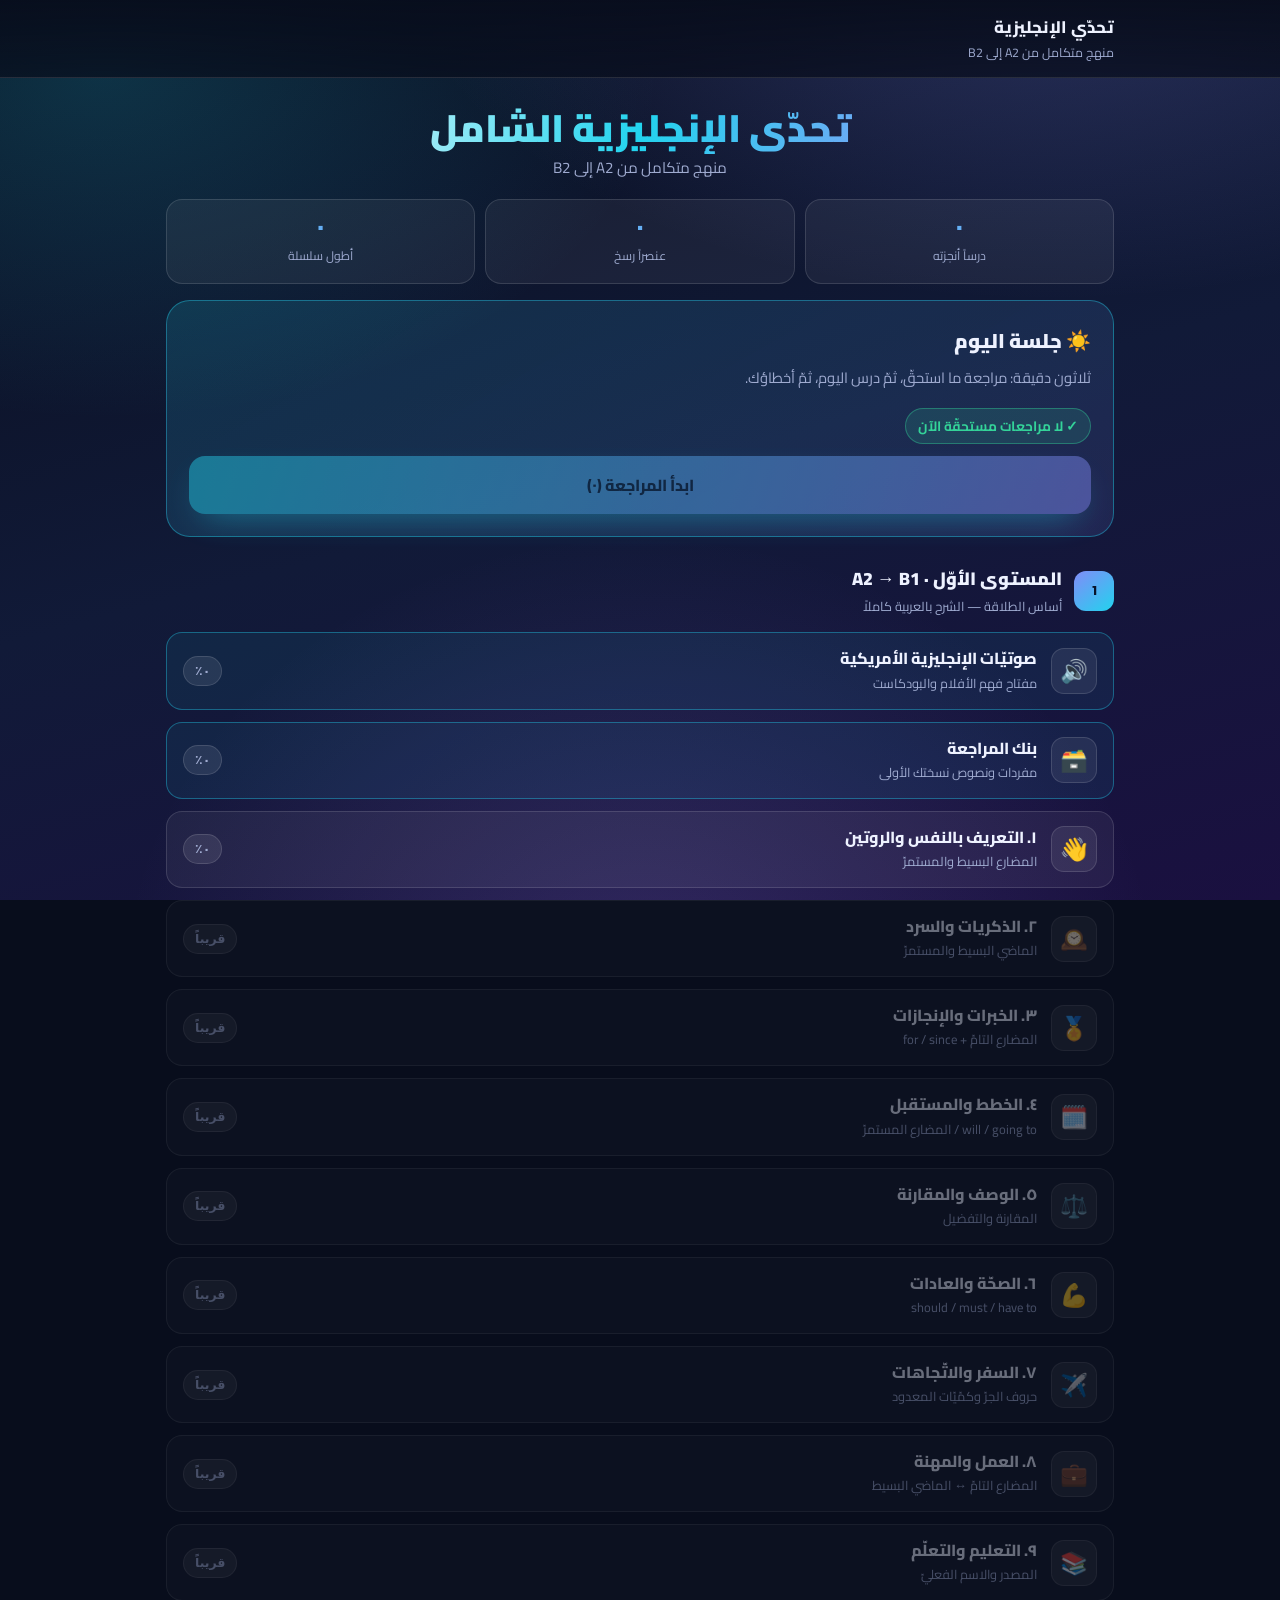
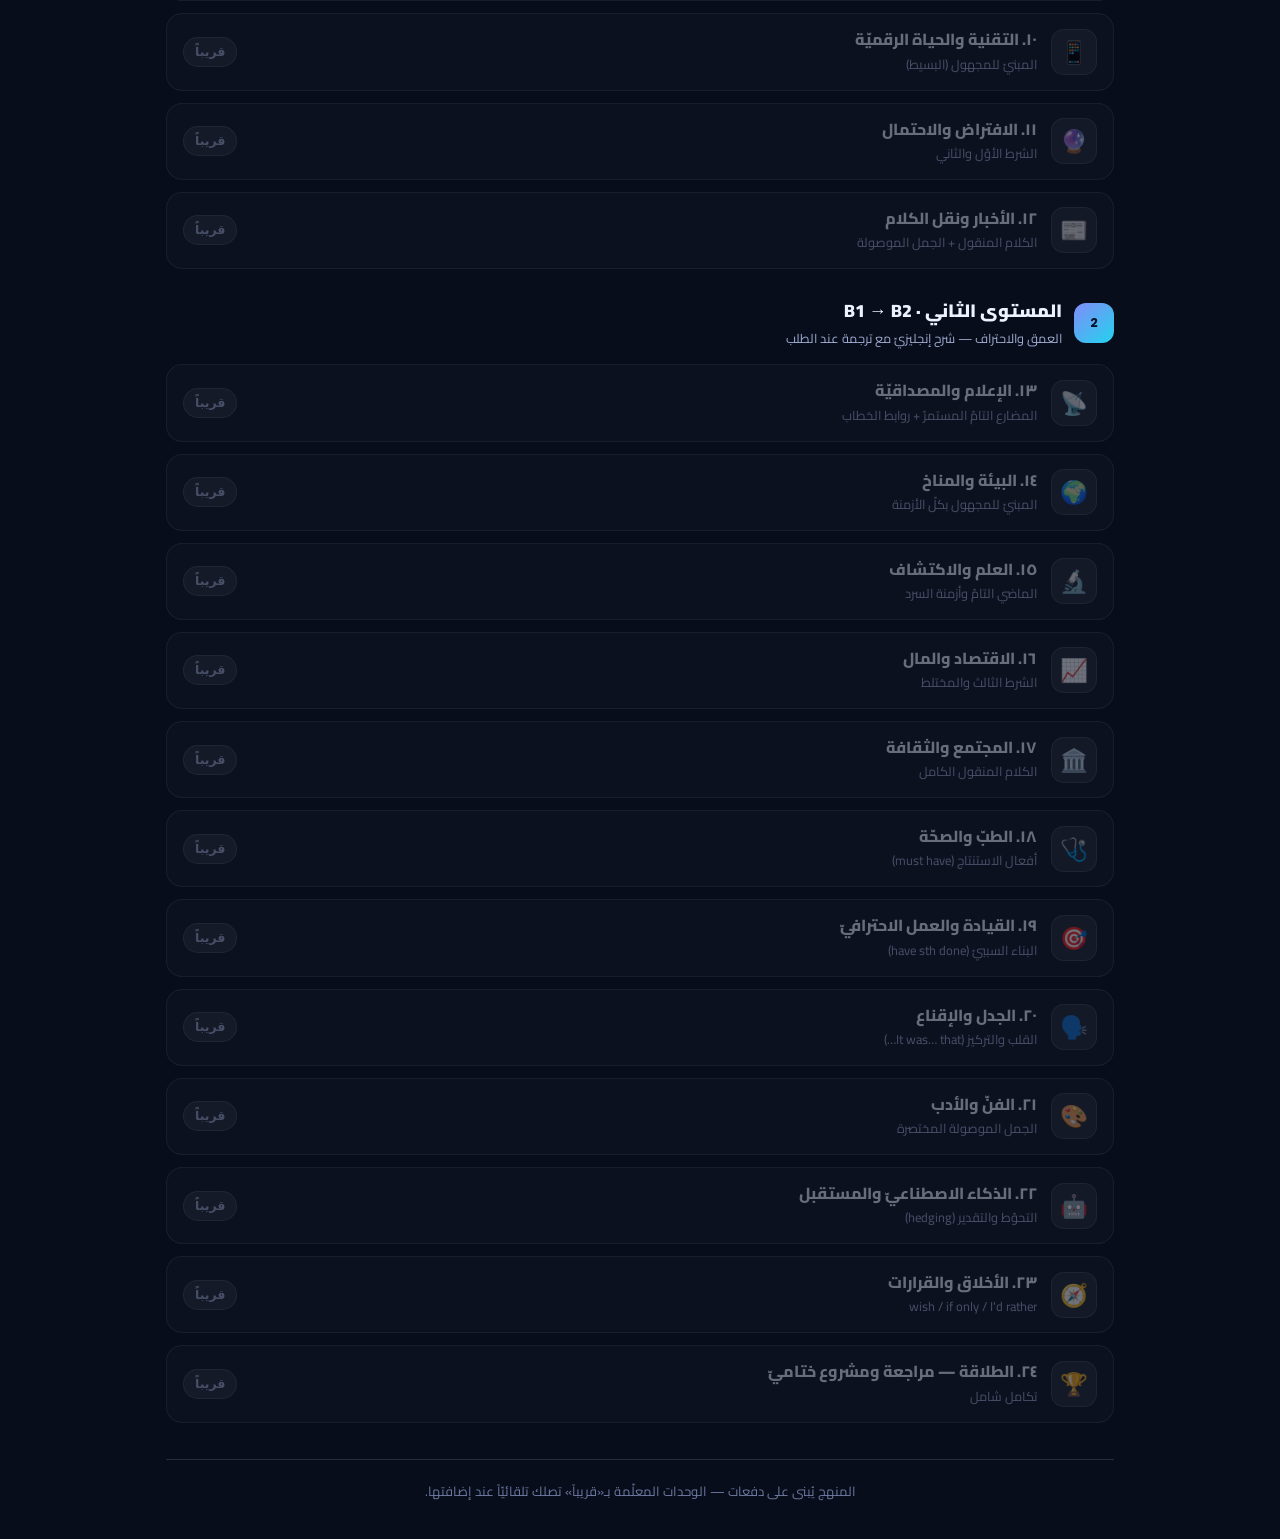
==== commit 0fda4b7f: "تحويل التطبيق إلى منهج دراسيّ متكامل — المرحلة الأولى إعادة بناء التطبيق من نظام بطاقات إلى دورة منظ" ====
--- a/English-A2-to-B2.html
+++ b/English-A2-to-B2.html
@@ -2,1046 +2,42 @@
 <html lang="ar" dir="rtl">
 <head>
 <meta charset="UTF-8">
-<meta name="viewport" content="width=device-width, initial-scale=1.0">
-<title>تحدّي الإنجليزية الشامل — من A2 إلى B2</title>
+<meta name="viewport" content="width=device-width, initial-scale=1.0, viewport-fit=cover">
+<title>تحدّي الإنجليزية — منهج A2 إلى B2</title>
+
+<!-- ═════ تثبيت التطبيق على الشاشة الرئيسية (iOS / Android) ═════ -->
+<meta name="apple-mobile-web-app-capable" content="yes">
+<meta name="mobile-web-app-capable" content="yes">
+<meta name="apple-mobile-web-app-status-bar-style" content="black-translucent">
+<meta name="apple-mobile-web-app-title" content="تحدّي الإنجليزية">
+<meta name="application-name" content="تحدّي الإنجليزية">
+<meta name="theme-color" content="#080d1c">
+<meta name="description" content="منهج إنجليزيّ متكامل من A2 إلى B2: قواعد ومفردات واستماع وقراءة وكتابة ونطق أمريكيّ، مع تكرار متباعد.">
+<link rel="apple-touch-icon" href="[data-uri]">
+<link rel="icon" type="image/png" sizes="192x192" href="[data-uri]">
+<link rel="manifest" href="[data-uri]">
+
+<!-- الخطوط لا تحجب العرض، وبدائل النظام تغطّيها عند انقطاع الإنترنت -->
 <link rel="preconnect" href="https://fonts.googleapis.com">
 <link rel="preconnect" href="https://fonts.gstatic.com" crossorigin>
-<link href="https://fonts.googleapis.com/css2?family=Cairo:wght@400;600;700;900&family=Poppins:wght@500;600;700&display=swap" rel="stylesheet">
-<style>
-/* ===================== الأساسيات ===================== */
-:root{
-  --bg-0:#080d1c;
-  --bg-1:#111a38;
-  --bg-2:#1a1040;
-  --surface:rgba(255,255,255,.055);
-  --surface-2:rgba(255,255,255,.10);
-  --stroke:rgba(255,255,255,.13);
-  --stroke-2:rgba(255,255,255,.22);
-  --text:#eef2ff;
-  --muted:#9fabd0;
-  --accent:#22d3ee;
-  --accent-2:#818cf8;
-  --violet:#a78bfa;
-  --amber:#fbbf24;
-  --emerald:#34d399;
-  --rose:#fb7185;
-  --r-lg:24px;
-  --r-md:16px;
-  --r-sm:11px;
-  --card-h:490px;
-  --ar:"Cairo","Noto Kufi Arabic","Segoe UI",Tahoma,sans-serif;
-  --en:"Poppins","Segoe UI",system-ui,-apple-system,sans-serif;
-}
-*{box-sizing:border-box;margin:0;padding:0}
-[hidden]{display:none!important}
-html{scroll-behavior:smooth}
-body{
-  font-family:var(--ar);
-  color:var(--text);
-  background:var(--bg-0);
-  min-height:100vh;
-  padding:26px 18px 70px;
-  line-height:1.75;
-  -webkit-font-smoothing:antialiased;
-  overflow-x:hidden;
-}
-/* خلفية متدرّجة حيّة */
-body::before{
-  content:"";position:fixed;inset:0;z-index:-2;
-  background:
-    radial-gradient(1100px 620px at 82% -8%,rgba(129,140,248,.30),transparent 60%),
-    radial-gradient(900px 560px at 8% 8%,rgba(34,211,238,.20),transparent 62%),
-    radial-gradient(800px 700px at 50% 110%,rgba(167,139,250,.20),transparent 65%),
-    linear-gradient(165deg,var(--bg-0) 0%,var(--bg-1) 52%,var(--bg-2) 100%);
-}
-body::after{
-  content:"";position:fixed;inset:0;z-index:-1;pointer-events:none;opacity:.5;
-  background-image:radial-gradient(rgba(255,255,255,.10) 1px,transparent 1px);
-  background-size:34px 34px;
-  -webkit-mask-image:radial-gradient(circle at 50% 30%,#000,transparent 78%);
-          mask-image:radial-gradient(circle at 50% 30%,#000,transparent 78%);
-}
-.wrap{max-width:1240px;margin:0 auto}
+<link rel="stylesheet" media="print" onload="this.media='all'"
+      href="https://fonts.googleapis.com/css2?family=Cairo:wght@400;600;700;900&family=Poppins:wght@500;600;700&display=swap">
+<noscript><link rel="stylesheet" href="https://fonts.googleapis.com/css2?family=Cairo:wght@400;600;700;900&family=Poppins:wght@500;600;700&display=swap"></noscript>
 
-/* ===================== الترويسة ===================== */
-.hero{text-align:center;margin-bottom:30px}
-.hero-badge{
-  display:inline-flex;align-items:center;gap:9px;
-  font-family:var(--en);font-size:.82rem;font-weight:600;letter-spacing:.14em;
-  text-transform:uppercase;color:var(--accent);
-  background:rgba(34,211,238,.10);border:1px solid rgba(34,211,238,.32);
-  padding:8px 20px;border-radius:999px;margin-bottom:18px;
-}
-.hero-badge .dot{width:8px;height:8px;border-radius:50%;background:var(--accent);box-shadow:0 0 12px var(--accent);animation:pulse 2s infinite}
-@keyframes pulse{0%,100%{opacity:1;transform:scale(1)}50%{opacity:.45;transform:scale(.75)}}
-.hero h1{
-  font-size:clamp(2.1rem,5.6vw,3.5rem);font-weight:900;line-height:1.25;letter-spacing:-.5px;
-  background:linear-gradient(105deg,#fff 10%,var(--accent) 48%,var(--violet) 92%);
-  -webkit-background-clip:text;background-clip:text;-webkit-text-fill-color:transparent;
-  margin-bottom:12px;
-}
-.hero .sub{color:var(--muted);font-size:clamp(1rem,2.2vw,1.2rem);max-width:660px;margin:0 auto}
-.hero .sub b{color:var(--text);font-weight:700}
-
-/* ===================== مسار المستويات ===================== */
-.levels{
-  display:grid;grid-template-columns:1fr auto 1fr;gap:10px;align-items:stretch;
-  margin:32px auto 24px;max-width:940px;
-}
-.level-tab{
-  position:relative;display:flex;align-items:center;gap:14px;text-align:right;
-  background:var(--surface);border:1.5px solid var(--stroke);border-radius:var(--r-lg);
-  padding:16px 20px;cursor:pointer;color:var(--text);font-family:var(--ar);
-  transition:.28s cubic-bezier(.4,0,.2,1);backdrop-filter:blur(14px);
-}
-.level-tab:hover:not(.locked){border-color:var(--stroke-2);transform:translateY(-3px);background:var(--surface-2)}
-.level-tab.active{
-  border-color:var(--accent);background:rgba(34,211,238,.11);
-  box-shadow:0 12px 40px -14px rgba(34,211,238,.6);
-}
-.level-tab.locked{cursor:not-allowed;opacity:.62;filter:saturate(.35)}
-.level-tab .num{
-  flex:none;width:52px;height:52px;border-radius:15px;display:grid;place-items:center;
-  font-family:var(--en);font-size:1.28rem;font-weight:700;
-  background:linear-gradient(140deg,var(--accent-2),var(--accent));color:#08132a;
-}
-.level-tab.locked .num{background:rgba(255,255,255,.12);color:var(--muted);font-size:1.4rem}
-.level-tab .meta{min-width:0}
-.level-tab .meta .t{font-weight:800;font-size:1.12rem;display:flex;align-items:center;gap:8px;flex-wrap:wrap}
-.level-tab .meta .d{font-size:.85rem;color:var(--muted)}
-.mini-ring{
-  flex:none;margin-inline-start:auto;font-family:var(--en);font-size:.82rem;font-weight:700;
-  padding:5px 11px;border-radius:999px;background:rgba(255,255,255,.09);border:1px solid var(--stroke);
-}
-.level-tab.done .mini-ring{background:rgba(52,211,153,.16);border-color:rgba(52,211,153,.5);color:var(--emerald)}
-.path-link{
-  display:grid;place-items:center;font-size:1.5rem;color:var(--muted);padding:0 4px;
-  transform:scaleX(-1); /* السهم يشير لليسار مع RTL */
-}
-
-/* ===================== شريط التقدّم ===================== */
-.panel{
-  background:var(--surface);border:1.5px solid var(--stroke);border-radius:var(--r-lg);
-  padding:22px 26px;backdrop-filter:blur(14px);
-}
-.progress-panel{margin-bottom:24px}
-.p-head{display:flex;justify-content:space-between;align-items:baseline;gap:14px;margin-bottom:14px;flex-wrap:wrap}
-.p-title{font-size:1.12rem;font-weight:800}
-.p-title span{color:var(--accent);font-family:var(--en)}
-.p-num{font-family:var(--en);font-size:2.2rem;font-weight:700;line-height:1;
-  background:linear-gradient(100deg,var(--accent),var(--violet));
-  -webkit-background-clip:text;background-clip:text;-webkit-text-fill-color:transparent}
-.bar{height:16px;background:rgba(255,255,255,.09);border-radius:999px;overflow:hidden;border:1px solid var(--stroke)}
-.bar-fill{
-  height:100%;width:0%;border-radius:999px;
-  background:linear-gradient(90deg,var(--accent-2),var(--accent),var(--emerald));
-  background-size:220% 100%;
-  transition:width .7s cubic-bezier(.34,1.4,.5,1);
-  animation:slide 3.5s linear infinite;
-  box-shadow:0 0 22px -3px var(--accent);
-}
-@keyframes slide{to{background-position:220% 0}}
-.p-foot{display:flex;justify-content:space-between;gap:12px;margin-top:11px;font-size:.92rem;color:var(--muted);flex-wrap:wrap}
-.p-foot #progHint{font-weight:700}
-.p-foot #progHint.ready{color:var(--emerald)}
-
-/* ===================== شريط الأدوات ===================== */
-.toolbar{display:flex;justify-content:space-between;align-items:center;gap:16px;flex-wrap:wrap;margin-bottom:24px}
-.chips{display:flex;gap:10px;flex-wrap:wrap}
-.chip{
-  font-family:var(--ar);font-size:.95rem;font-weight:700;color:var(--muted);cursor:pointer;
-  background:var(--surface);border:1.5px solid var(--stroke);border-radius:999px;padding:9px 18px;
-  transition:.2s;display:inline-flex;align-items:center;gap:8px;
-}
-.chip:hover{color:var(--text);border-color:var(--stroke-2)}
-.chip.on{background:rgba(255,255,255,.14);color:var(--text);border-color:var(--stroke-2)}
-.chip .n{font-family:var(--en);font-size:.78rem;opacity:.75}
-.tools{display:flex;gap:10px;flex-wrap:wrap}
-.btn{
-  font-family:var(--ar);font-weight:700;font-size:.93rem;cursor:pointer;color:var(--text);
-  border-radius:var(--r-sm);padding:10px 18px;border:1.5px solid var(--stroke);
-  background:var(--surface);transition:.2s;
-}
-.btn:hover{background:var(--surface-2);border-color:var(--stroke-2)}
-.btn.danger:hover{border-color:rgba(251,113,133,.55);color:var(--rose)}
-
-/* ===================== الشبكة والبطاقات ===================== */
-.grid{display:grid;grid-template-columns:repeat(auto-fill,minmax(330px,1fr));gap:24px}
-.card{
-  height:var(--card-h);perspective:1600px;cursor:pointer;outline:none;
-  animation:rise .5s cubic-bezier(.2,.8,.3,1) backwards;
-}
-@keyframes rise{from{opacity:0;transform:translateY(26px)}}
-.card.gone{animation:vanish .45s cubic-bezier(.4,0,1,1) forwards;pointer-events:none}
-@keyframes vanish{to{opacity:0;transform:scale(.86) translateY(-16px);filter:blur(4px)}}
-.inner{
-  position:relative;width:100%;height:100%;
-  transform-style:preserve-3d;transition:transform .68s cubic-bezier(.4,.2,.2,1);
-}
-.card.flipped .inner{transform:rotateY(180deg)}
-.card:focus-visible .inner{box-shadow:0 0 0 3px var(--accent);border-radius:var(--r-lg)}
-.face{
-  position:absolute;inset:0;border-radius:var(--r-lg);padding:24px 22px;
-  -webkit-backface-visibility:hidden;backface-visibility:hidden;
-  border:1.5px solid var(--stroke);background:var(--surface);backdrop-filter:blur(16px);
-  display:flex;flex-direction:column;overflow:hidden;
-  box-shadow:0 22px 55px -28px rgba(0,0,0,.9);
-}
-.card:hover .face{border-color:var(--stroke-2)}
-.face::before{content:"";position:absolute;inset-inline:0;top:0;height:4px;background:var(--cat-c)}
-.back{transform:rotateY(180deg);background:linear-gradient(165deg,rgba(255,255,255,.10),rgba(255,255,255,.045))}
-
-/* الوجه الأمامي */
-.f-top{display:flex;justify-content:space-between;align-items:center;gap:10px}
-.tag{
-  font-size:.78rem;font-weight:700;padding:5px 13px;border-radius:999px;
-  color:var(--cat-c);background:var(--cat-bg);border:1px solid var(--cat-br);white-space:nowrap;
-}
-.lvl-pill{font-family:var(--en);font-size:.72rem;font-weight:700;color:var(--muted);
-  border:1px solid var(--stroke);border-radius:999px;padding:4px 10px}
-.f-mid{flex:1;display:flex;flex-direction:column;align-items:center;justify-content:center;gap:16px;text-align:center}
-.word{
-  font-family:var(--en);font-weight:700;direction:ltr;
-  font-size:clamp(1.85rem,4.4vw,2.55rem);line-height:1.2;letter-spacing:-.5px;
-  word-break:break-word;
-}
-.pos{font-family:var(--en);font-size:.9rem;color:var(--muted);font-style:italic;direction:ltr}
-.speak{
-  display:inline-flex;align-items:center;gap:9px;cursor:pointer;font-family:var(--ar);
-  font-size:.92rem;font-weight:700;color:var(--accent);
-  background:rgba(34,211,238,.11);border:1.5px solid rgba(34,211,238,.36);
-  border-radius:999px;padding:10px 20px;transition:.2s;
-}
-.speak:hover{background:rgba(34,211,238,.22);transform:scale(1.05)}
-.speak.on{animation:ring .7s ease-in-out infinite}
-@keyframes ring{50%{transform:scale(1.09)}}
-.speak svg{width:19px;height:19px;fill:currentColor}
-.f-hint{text-align:center;font-size:.85rem;color:var(--muted);opacity:.8}
-
-/* الوجه الخلفي */
-.b-word{font-family:var(--en);direction:ltr;font-size:1.02rem;font-weight:600;color:var(--muted);margin-bottom:4px}
-.trans{font-size:clamp(1.34rem,3.1vw,1.7rem);font-weight:900;line-height:1.4;color:var(--cat-c);margin-bottom:11px}
-.exs{flex:1;overflow-y:auto;display:flex;flex-direction:column;gap:10px;padding-inline-end:5px;margin-bottom:14px}
-.exs::-webkit-scrollbar{width:5px}
-.exs::-webkit-scrollbar-thumb{background:var(--stroke-2);border-radius:9px}
-.ex{background:rgba(0,0,0,.24);border:1px solid var(--stroke);border-radius:var(--r-md);padding:11px 13px}
-.ex-head{display:flex;align-items:flex-start;gap:8px}
-.ex-en{flex:1;font-family:var(--en);direction:ltr;text-align:left;font-size:.93rem;line-height:1.55}
-.ex-en b{color:var(--cat-c);font-weight:700}
-.ex-ar{font-size:.85rem;line-height:1.6;color:var(--muted);margin-top:6px;padding-top:6px;border-top:1px dashed var(--stroke)}
-.mini-speak{
-  flex:none;width:29px;height:29px;border-radius:9px;cursor:pointer;display:grid;place-items:center;
-  color:var(--accent);background:rgba(34,211,238,.10);border:1px solid rgba(34,211,238,.3);transition:.2s;
-}
-.mini-speak:hover{background:rgba(34,211,238,.25)}
-.mini-speak svg{width:14px;height:14px;fill:currentColor}
-.know{
-  width:100%;cursor:pointer;font-family:var(--ar);font-size:1.05rem;font-weight:800;
-  padding:12px;border-radius:var(--r-md);border:1.5px solid rgba(52,211,153,.45);
-  color:#062b1f;background:linear-gradient(100deg,var(--emerald),#6ee7b7);transition:.2s;
-}
-.know:hover{transform:translateY(-2px);box-shadow:0 12px 30px -12px var(--emerald)}
-.card.known .face{opacity:.55;filter:saturate(.4)}
-.card.known .know{background:var(--surface-2);color:var(--muted);border-color:var(--stroke);border-style:dashed}
-
-/* ===================== حالات فارغة / مقفلة ===================== */
-.empty{
-  grid-column:1/-1;text-align:center;padding:60px 26px;border:2px dashed var(--stroke);
-  border-radius:var(--r-lg);background:rgba(255,255,255,.03);
-}
-.empty .ico{font-size:3.2rem;margin-bottom:14px}
-.empty h3{font-size:1.4rem;font-weight:800;margin-bottom:8px}
-.empty p{color:var(--muted);max-width:520px;margin:0 auto 20px}
-
-/* ===================== نافذة الترقية ===================== */
-.modal-back{
-  position:fixed;inset:0;z-index:60;display:grid;place-items:center;padding:22px;
-  background:rgba(4,8,20,.82);backdrop-filter:blur(9px);animation:fade .3s;
-}
-@keyframes fade{from{opacity:0}}
-.modal{
-  max-width:520px;width:100%;text-align:center;padding:40px 32px;border-radius:28px;
-  background:linear-gradient(165deg,#182350,#120e35);border:1.5px solid rgba(52,211,153,.42);
-  box-shadow:0 40px 90px -30px rgba(0,0,0,.95);animation:pop .45s cubic-bezier(.2,1.4,.4,1);
-}
-@keyframes pop{from{opacity:0;transform:scale(.85) translateY(24px)}}
-.modal .ico{font-size:4.2rem;margin-bottom:12px;animation:bounce 1.6s ease-in-out infinite}
-@keyframes bounce{50%{transform:translateY(-11px)}}
-.modal h2{font-size:1.85rem;font-weight:900;margin-bottom:12px;
-  background:linear-gradient(100deg,var(--emerald),var(--accent));
-  -webkit-background-clip:text;background-clip:text;-webkit-text-fill-color:transparent}
-.modal p{color:var(--muted);margin-bottom:26px;font-size:1.02rem}
-.modal .go{
-  width:100%;cursor:pointer;font-family:var(--ar);font-size:1.1rem;font-weight:800;padding:15px;
-  border-radius:var(--r-md);border:none;color:#062b1f;
-  background:linear-gradient(100deg,var(--emerald),var(--accent));transition:.2s;
-}
-.modal .go:hover{transform:translateY(-2px);box-shadow:0 14px 34px -12px var(--emerald)}
-.modal .later{margin-top:12px;background:none;border:none;color:var(--muted);cursor:pointer;font-family:var(--ar);font-size:.92rem;text-decoration:underline}
-
-/* ===================== تنبيه عائم ===================== */
-.toast{
-  position:fixed;bottom:26px;left:50%;transform:translateX(-50%);z-index:80;
-  background:rgba(16,22,48,.97);border:1.5px solid var(--stroke-2);border-radius:14px;
-  padding:14px 24px;font-weight:700;font-size:.96rem;box-shadow:0 20px 50px -18px #000;
-  animation:up .35s cubic-bezier(.2,1.3,.4,1);max-width:90vw;text-align:center;
-}
-@keyframes up{from{opacity:0;transform:translate(-50%,22px)}}
-.toast.warn{border-color:rgba(251,191,36,.5);color:var(--amber)}
-
-footer{text-align:center;color:var(--muted);font-size:.88rem;margin-top:48px;padding-top:26px;border-top:1px solid var(--stroke)}
-footer b{color:var(--accent)}
-
-
-/* ===================== مبدّل العرض (بطاقات / نصوص) ===================== */
-.views{display:flex;gap:10px;margin-bottom:22px;background:var(--surface);border:1.5px solid var(--stroke);
-  border-radius:var(--r-lg);padding:7px;backdrop-filter:blur(14px)}
-.view-btn{
-  flex:1;cursor:pointer;font-family:var(--ar);font-size:1.02rem;font-weight:800;color:var(--muted);
-  background:none;border:none;border-radius:var(--r-md);padding:13px 10px;transition:.24s;
-  display:inline-flex;align-items:center;justify-content:center;gap:9px;
-}
-.view-btn:hover{color:var(--text)}
-.view-btn.on{background:linear-gradient(120deg,rgba(34,211,238,.18),rgba(129,140,248,.18));
-  color:var(--text);box-shadow:inset 0 0 0 1.5px rgba(34,211,238,.4)}
-.view-btn .n{font-family:var(--en);font-size:.76rem;font-weight:700;padding:3px 9px;border-radius:999px;
-  background:rgba(255,255,255,.12);color:var(--muted)}
-.view-btn.on .n{background:rgba(34,211,238,.22);color:var(--accent)}
-
-/* ===================== بطاقة النصّ ===================== */
-.texts{display:flex;flex-direction:column;gap:26px}
-.text-card{
-  background:var(--surface);border:1.5px solid var(--stroke);border-radius:var(--r-lg);
-  padding:28px;backdrop-filter:blur(16px);position:relative;overflow:hidden;
-  box-shadow:0 22px 55px -30px rgba(0,0,0,.9);
-  animation:rise .5s cubic-bezier(.2,.8,.3,1) backwards;
-}
-.text-card::before{content:"";position:absolute;inset-inline:0;top:0;height:4px;
-  background:linear-gradient(90deg,var(--accent),var(--violet))}
-.text-card.known{opacity:.6;filter:saturate(.45)}
-.text-card.gone{animation:vanish .45s cubic-bezier(.4,0,1,1) forwards;pointer-events:none}
-.t-top{display:flex;justify-content:space-between;align-items:flex-start;gap:14px;flex-wrap:wrap;margin-bottom:18px}
-.t-title{font-family:var(--en);direction:ltr;text-align:left;font-size:clamp(1.3rem,3vw,1.75rem);
-  font-weight:700;line-height:1.3;letter-spacing:-.3px}
-.t-sub{font-size:1.02rem;font-weight:700;color:var(--accent);margin-top:4px}
-.t-badges{display:flex;gap:8px;flex-wrap:wrap;flex:none}
-.wc{font-size:.78rem;font-weight:700;padding:5px 13px;border-radius:999px;white-space:nowrap;
-  color:var(--violet);background:rgba(167,139,250,.13);border:1px solid rgba(167,139,250,.35)}
-.t-actions{display:flex;gap:10px;flex-wrap:wrap;margin-bottom:20px}
-.t-en{
-  font-family:var(--en);direction:ltr;text-align:left;
-  font-size:clamp(1.08rem,2.3vw,1.24rem);line-height:2.15;letter-spacing:.1px;
-  background:rgba(0,0,0,.26);border:1px solid var(--stroke);border-radius:var(--r-md);
-  padding:24px 26px;margin-bottom:18px;
-}
-.t-en b{
-  color:var(--accent);font-weight:700;
-  background:rgba(34,211,238,.10);border-radius:6px;padding:1px 5px;
-  box-shadow:inset 0 -2px 0 rgba(34,211,238,.55);
-}
-.t-keys{display:flex;flex-wrap:wrap;gap:9px;margin-bottom:18px}
-.keychip{
-  display:inline-flex;align-items:center;gap:8px;font-size:.86rem;font-weight:700;
-  background:rgba(255,255,255,.06);border:1px solid var(--stroke);border-radius:999px;padding:6px 14px;
-}
-.keychip .k-en{font-family:var(--en);direction:ltr;color:var(--accent)}
-.keychip .k-sep{color:var(--muted);opacity:.55}
-.keychip .k-ar{color:var(--text)}
-.t-toggle{
-  width:100%;cursor:pointer;font-family:var(--ar);font-size:.98rem;font-weight:700;color:var(--muted);
-  background:none;border:1.5px dashed var(--stroke);border-radius:var(--r-md);padding:12px;transition:.2s;margin-bottom:14px;
-}
-.t-toggle:hover{color:var(--text);border-color:var(--stroke-2);background:rgba(255,255,255,.04)}
-.t-ar{
-  font-size:1.06rem;line-height:2.1;color:var(--text);
-  background:rgba(52,211,153,.07);border:1px solid rgba(52,211,153,.28);border-radius:var(--r-md);
-  padding:22px 24px;margin-bottom:18px;animation:rise .35s cubic-bezier(.2,.8,.3,1);
-}
-.t-ar .lbl{display:block;font-size:.82rem;font-weight:800;color:var(--emerald);margin-bottom:9px;letter-spacing:.03em}
-.text-card .know{margin-top:2px}
-.text-card.known .know{background:var(--surface-2);color:var(--muted);border-color:var(--stroke);border-style:dashed}
-@media(max-width:760px){
-  .text-card{padding:20px 17px}
-  .t-en{padding:18px 16px;line-height:2}
-  .t-ar{padding:17px 16px}
-  .views{flex-direction:column}
-}
-
-/* ===================== الشاشات الصغيرة ===================== */
-@media(max-width:760px){
-  body{padding:18px 13px 60px}
-  .levels{grid-template-columns:1fr;gap:12px}
-  .path-link{transform:rotate(90deg);font-size:1.3rem;padding:2px}
-  .grid{grid-template-columns:1fr;gap:18px}
-  :root{--card-h:520px}
-  .toolbar{flex-direction:column;align-items:stretch}
-  .tools .btn{flex:1}
-  .panel{padding:18px}
-}
-@media(prefers-reduced-motion:reduce){*{animation:none!important;transition-duration:.01ms!important}}
-</style>
+<link rel="stylesheet" href="assets/app.css">
 </head>
 <body>
 
-<div class="wrap">
+<header id="bar" class="bar"></header>
+<main id="app"></main>
 
-  <header class="hero">
-    <div class="hero-badge"><span class="dot"></span> Smart Flashcards</div>
-    <h1>تحدّي الإنجليزية الشامل</h1>
-    <p class="sub">رحلة متدرّجة من <b>A2</b> إلى <b>B2</b>. أتقن <b>المرحلة الأولى</b> بالكامل، وعندها فقط تُفتح لك <b>المرحلة الثانية</b>.</p>
-  </header>
+<noscript>
+  <div class="wrap"><div class="empty">
+    <div class="ico">⚠️</div><h3>يحتاج التطبيق إلى JavaScript</h3>
+    <p>فعّل JavaScript في متصفّحك ثمّ أعد تحميل الصفحة.</p>
+  </div></div>
+</noscript>
 
-  <nav class="levels" id="levels" aria-label="مسار المستويات"></nav>
-
-  <section class="panel progress-panel">
-    <div class="p-head">
-      <div class="p-title">تقدّمك في مستوى <span id="progLevelName">B1</span></div>
-      <div class="p-num"><span id="progPct">0</span>%</div>
-    </div>
-    <div class="bar" role="progressbar" aria-valuemin="0" aria-valuemax="100" aria-valuenow="0" id="barWrap">
-      <div class="bar-fill" id="barFill"></div>
-    </div>
-    <div class="p-foot">
-      <span id="progCount">٠ من ٢٠ بطاقة</span>
-      <span id="progHint"></span>
-    </div>
-  </section>
-
-  <div class="views" id="views" role="tablist" aria-label="نوع المحتوى">
-    <button type="button" class="view-btn on" data-view="cards" role="tab">🃏 البطاقات <span class="n" id="nCards"></span></button>
-    <button type="button" class="view-btn"    data-view="texts" role="tab">📖 النصوص <span class="n" id="nTexts"></span></button>
-  </div>
-
-  <div class="toolbar">
-    <div class="chips" id="chips"></div>
-    <div class="tools">
-      <button class="btn" id="toggleKnown">إظهار المحفوظة</button>
-      <button class="btn danger" id="resetLevel">تصفير المرحلة</button>
-    </div>
-  </div>
-
-  <main class="grid" id="grid"></main>
-  <main class="texts" id="texts" hidden></main>
-  <div class="empty" id="empty" hidden></div>
-
-  <footer>
-    <b>٤٠</b> بطاقة تفاعلية و<b>٨</b> نصوص قرائية &mdash; مناصفةً بين المرحلة الأولى (A2&nbsp;→&nbsp;B1) والمرحلة الثانية (B1&nbsp;→&nbsp;B2).
-    <br>يُحفَظ تقدّمك تلقائياً في هذا المتصفّح.
-  </footer>
-</div>
-
-<div class="modal-back" id="modal" hidden>
-  <div class="modal">
-    <div class="ico">🎉</div>
-    <h2>أتقنتَ المرحلة الأولى ١٠٠٪</h2>
-    <p>أحسنت! أنهيتَ جميع بطاقات مستوى <b>B1</b> ونصوصه القرائية. تمّ الآن فتح <b>المرحلة الثانية (B1 → B2)</b> بأفعالها المركّبة ومصطلحاتها ومفرداتها ونصوصها الأكثر عمقاً.</p>
-    <button class="go" id="goNext">انتقل إلى المرحلة الثانية ←</button>
-    <button class="later" id="stayHere">أبقَ في المرحلة الحالية</button>
-  </div>
-</div>
-
-<script>
-"use strict";
-
-/* ============================================================
-   ١) البيانات — ٤٠ بطاقة موزّعة على مرحلتين وثلاث فئات
-   ============================================================ */
-const CATS = {
-  phrasal: { name:"أفعال مركّبة",     en:"Phrasal Verbs",       c:"#a78bfa", bg:"rgba(167,139,250,.13)", br:"rgba(167,139,250,.35)" },
-  idiom:   { name:"مصطلحات",         en:"Idioms",              c:"#fbbf24", bg:"rgba(251,191,36,.13)",  br:"rgba(251,191,36,.35)"  },
-  vocab:   { name:"مفردات متقدّمة",   en:"Advanced Vocabulary", c:"#34d399", bg:"rgba(52,211,153,.13)",  br:"rgba(52,211,153,.35)"  }
-};
-
-const LEVELS = [
-  { id:"B1", num:"1", title:"المرحلة الأولى", range:"A2 → B1", desc:"أساس الطلاقة: أفعال ومصطلحات يومية" },
-  { id:"B2", num:"2", title:"المرحلة الثانية", range:"B1 → B2", desc:"العمق والاحتراف: نقاشات وبيئة عمل" }
-];
-
-const CARDS = [
-/* ------------------ المرحلة الأولى: A2 → B1 ------------------ */
-/* أفعال مركّبة */
-{l:"B1",cat:"phrasal",w:"look forward to",pos:"phrasal verb",ar:"يتطلّع إلى / ينتظر بشوق",ex:[
-  {en:"I'm <b>looking forward to</b> the weekend with my family.",ar:"أتطلّع إلى عطلة نهاية الأسبوع مع عائلتي."},
-  {en:"We <b>look forward to</b> hearing from you soon.",ar:"نتطلّع إلى تلقّي ردّكم قريباً. (خِتام رسائل العمل)"}]},
-{l:"B1",cat:"phrasal",w:"put off",pos:"phrasal verb",ar:"يؤجّل / يرجئ",ex:[
-  {en:"Don't <b>put off</b> your homework until midnight.",ar:"لا تؤجّل واجبك إلى منتصف الليل."},
-  {en:"The manager <b>put off</b> the meeting until Friday.",ar:"أجّل المدير الاجتماع إلى يوم الجمعة."}]},
-{l:"B1",cat:"phrasal",w:"run out of",pos:"phrasal verb",ar:"ينفد منه / يفرغ مخزونه",ex:[
-  {en:"We've <b>run out of</b> milk, so I'll go to the shop.",ar:"نفد منّا الحليب، لذا سأذهب إلى المتجر."},
-  {en:"The team <b>ran out of</b> time before the deadline.",ar:"نفد الوقت من الفريق قبل الموعد النهائي."}]},
-{l:"B1",cat:"phrasal",w:"get along with",pos:"phrasal verb",ar:"ينسجم مع / يتوافق مع",ex:[
-  {en:"I <b>get along with</b> my new neighbours very well.",ar:"أنسجم مع جيراني الجدد انسجاماً كبيراً."},
-  {en:"She <b>gets along with</b> everyone in the office.",ar:"إنّها تتوافق مع الجميع في المكتب."}]},
-{l:"B1",cat:"phrasal",w:"turn down",pos:"phrasal verb",ar:"يرفض عرضاً / يخفّض الصوت",ex:[
-  {en:"Could you <b>turn down</b> the music, please?",ar:"هل يمكنك خفض صوت الموسيقى من فضلك؟"},
-  {en:"He <b>turned down</b> the job offer because of the salary.",ar:"رفض عرض العمل بسبب الراتب."}]},
-{l:"B1",cat:"phrasal",w:"find out",pos:"phrasal verb",ar:"يكتشف / يستعلم فيعرف",ex:[
-  {en:"I <b>found out</b> that the shop closes at six.",ar:"اكتشفت أنّ المتجر يُغلق في السادسة."},
-  {en:"We need to <b>find out</b> why the sales dropped.",ar:"علينا أن نعرف سبب انخفاض المبيعات."}]},
-{l:"B1",cat:"phrasal",w:"give up",pos:"phrasal verb",ar:"يستسلم / يُقلع عن عادة",ex:[
-  {en:"She <b>gave up</b> smoking two years ago.",ar:"أقلعت عن التدخين قبل عامين."},
-  {en:"Don't <b>give up</b> — the project is almost finished.",ar:"لا تستسلم، فالمشروع أوشك على الاكتمال."}]},
-/* مصطلحات */
-{l:"B1",cat:"idiom",w:"a piece of cake",pos:"idiom",ar:"أمرٌ سهلٌ للغاية",ex:[
-  {en:"The driving test was <b>a piece of cake</b>.",ar:"كان اختبار القيادة سهلاً للغاية."},
-  {en:"For her, using this software is <b>a piece of cake</b>.",ar:"استخدام هذا البرنامج بالنسبة إليها أمرٌ في غاية السهولة."}]},
-{l:"B1",cat:"idiom",w:"break the ice",pos:"idiom",ar:"يكسر حاجز الجمود / يفتح باب الحديث",ex:[
-  {en:"He told a joke to <b>break the ice</b> at the party.",ar:"ألقى نكتةً ليكسر الجمود في الحفل."},
-  {en:"The manager started with a short game to <b>break the ice</b>.",ar:"بدأ المدير بلعبة قصيرة ليكسر حاجز الرسميّات."}]},
-{l:"B1",cat:"idiom",w:"under the weather",pos:"idiom",ar:"متوعّك الصحّة / ليس على ما يُرام",ex:[
-  {en:"I'm feeling a bit <b>under the weather</b> today.",ar:"أشعر بتوعّك خفيف اليوم."},
-  {en:"She worked from home because she was <b>under the weather</b>.",ar:"عملت من المنزل لأنّها كانت متوعّكة."}]},
-{l:"B1",cat:"idiom",w:"once in a blue moon",pos:"idiom",ar:"نادراً جدّاً / في الأحوال النادرة",ex:[
-  {en:"We only eat out <b>once in a blue moon</b>.",ar:"لا نتناول الطعام خارج المنزل إلّا نادراً جدّاً."},
-  {en:"He visits the head office <b>once in a blue moon</b>.",ar:"يزور المقرّ الرئيسي في الأحوال النادرة."}]},
-{l:"B1",cat:"idiom",w:"hit the books",pos:"idiom",ar:"ينكبّ على الدراسة بجدّ",ex:[
-  {en:"I have to <b>hit the books</b> tonight; the test is tomorrow.",ar:"عليّ أن أنكبّ على الدراسة الليلة، فالاختبار غداً."},
-  {en:"After the training, we all <b>hit the books</b> for the certificate.",ar:"بعد التدريب، انكببنا جميعاً على الدراسة لنيل الشهادة."}]},
-{l:"B1",cat:"idiom",w:"on the same page",pos:"idiom",ar:"على وفاقٍ تامّ / الفهم مشترك",ex:[
-  {en:"Let's talk again so we're <b>on the same page</b>.",ar:"لنتحدّث مرّةً أخرى كي يكون فهمنا موحّداً."},
-  {en:"The team is <b>on the same page</b> about the new plan.",ar:"الفريق متّفقٌ تماماً بشأن الخطّة الجديدة."}]},
-/* مفردات */
-{l:"B1",cat:"vocab",w:"reliable",pos:"adjective",ar:"موثوق / يُعتمد عليه",ex:[
-  {en:"My old car is still very <b>reliable</b>.",ar:"سيّارتي القديمة ما زالت موثوقةً جدّاً."},
-  {en:"We need a <b>reliable</b> supplier for this contract.",ar:"نحتاج إلى مورّدٍ موثوق لهذا العقد."}]},
-{l:"B1",cat:"vocab",w:"improve",pos:"verb",ar:"يُحسِّن / يتحسّن",ex:[
-  {en:"I want to <b>improve</b> my English pronunciation.",ar:"أريد أن أُحسّن نطقي بالإنجليزية."},
-  {en:"The new system <b>improved</b> our response time.",ar:"حسّن النظام الجديد سرعة استجابتنا."}]},
-{l:"B1",cat:"vocab",w:"suggest",pos:"verb",ar:"يقترح / يشير بـ",ex:[
-  {en:"I <b>suggest</b> taking the train instead of the bus.",ar:"أقترح ركوب القطار بدلاً من الحافلة."},
-  {en:"She <b>suggested</b> a different design for the website.",ar:"اقترحت تصميماً مختلفاً للموقع."}]},
-{l:"B1",cat:"vocab",w:"avoid",pos:"verb",ar:"يتجنّب / يتحاشى",ex:[
-  {en:"I <b>avoid</b> drinking coffee after six.",ar:"أتجنّب شرب القهوة بعد السادسة."},
-  {en:"We changed the plan to <b>avoid</b> extra costs.",ar:"غيّرنا الخطّة لتجنّب التكاليف الإضافية."}]},
-{l:"B1",cat:"vocab",w:"achieve",pos:"verb",ar:"يُحقّق / يُنجز هدفاً",ex:[
-  {en:"She <b>achieved</b> her goal of running ten kilometres.",ar:"حقّقت هدفها في الجري عشرة كيلومترات."},
-  {en:"The team <b>achieved</b> all its targets this quarter.",ar:"حقّق الفريق كلّ أهدافه هذا الربع."}]},
-{l:"B1",cat:"vocab",w:"complicated",pos:"adjective",ar:"معقّد / متشابك",ex:[
-  {en:"The recipe looks <b>complicated</b>, but it's actually easy.",ar:"تبدو الوصفة معقّدة، لكنّها سهلة في الحقيقة."},
-  {en:"The contract is too <b>complicated</b> for a quick answer.",ar:"العقد أشدّ تعقيداً من أن يُجاب عنه سريعاً."}]},
-{l:"B1",cat:"vocab",w:"opportunity",pos:"noun",ar:"فرصة سانحة",ex:[
-  {en:"Travelling is a great <b>opportunity</b> to learn.",ar:"السفر فرصةٌ عظيمة للتعلّم."},
-  {en:"This project is a real <b>opportunity</b> for our department.",ar:"هذا المشروع فرصةٌ حقيقية لقسمنا."}]},
-
-/* ------------------ المرحلة الثانية: B1 → B2 ------------------ */
-/* أفعال مركّبة */
-{l:"B2",cat:"phrasal",w:"carry out",pos:"phrasal verb",ar:"يُنفّذ / يُجري (دراسةً أو مهمّة)",ex:[
-  {en:"I <b>carried out</b> the doctor's instructions carefully.",ar:"نفّذت تعليمات الطبيب بعناية."},
-  {en:"The company <b>carried out</b> a survey among its clients.",ar:"أجرت الشركة استطلاعاً بين عملائها."}]},
-{l:"B2",cat:"phrasal",w:"come up with",pos:"phrasal verb",ar:"يبتكر / يأتي بفكرةٍ أو حلّ",ex:[
-  {en:"He <b>came up with</b> a clever way to save money.",ar:"ابتكر طريقةً ذكيّةً لتوفير المال."},
-  {en:"We must <b>come up with</b> a solution before the deadline.",ar:"علينا أن نأتي بحلٍّ قبل الموعد النهائي."}]},
-{l:"B2",cat:"phrasal",w:"put up with",pos:"phrasal verb",ar:"يتحمّل / يصبر على مكروه",ex:[
-  {en:"I can't <b>put up with</b> the noise from the street.",ar:"لا أستطيع تحمّل الضجيج القادم من الشارع."},
-  {en:"She <b>put up with</b> a difficult client for two years.",ar:"صبرت على عميلٍ صعب المراس لمدّة عامين."}]},
-{l:"B2",cat:"phrasal",w:"look into",pos:"phrasal verb",ar:"يتحرّى / يبحث في أمرٍ ما",ex:[
-  {en:"I'll <b>look into</b> the problem with the heating tomorrow.",ar:"سأبحث في مشكلة التدفئة غداً."},
-  {en:"The department is <b>looking into</b> the customer's complaint.",ar:"يتحرّى القسم شكوى العميل."}]},
-{l:"B2",cat:"phrasal",w:"cut back on",pos:"phrasal verb",ar:"يُقلّص / يخفّض الإنفاق أو الاستهلاك",ex:[
-  {en:"I'm <b>cutting back on</b> sugar this month.",ar:"أُقلّل من السكّر هذا الشهر."},
-  {en:"The firm <b>cut back on</b> travel expenses to save money.",ar:"قلّصت الشركة نفقات السفر توفيراً للمال."}]},
-{l:"B2",cat:"phrasal",w:"fall through",pos:"phrasal verb",ar:"يفشل / ينهار (اتّفاقٌ أو خطّة)",ex:[
-  {en:"Our holiday plans <b>fell through</b> at the last minute.",ar:"انهارت خطط عطلتنا في اللحظة الأخيرة."},
-  {en:"The deal <b>fell through</b> because of the price.",ar:"فشلت الصفقة بسبب السعر."}]},
-{l:"B2",cat:"phrasal",w:"bring about",pos:"phrasal verb",ar:"يُحدِث / يُسبّب تغييراً",ex:[
-  {en:"The new law <b>brought about</b> a big change in the city.",ar:"أحدث القانون الجديد تغييراً كبيراً في المدينة."},
-  {en:"Their strategy <b>brought about</b> a sharp rise in profits.",ar:"أحدثت استراتيجيّتهم ارتفاعاً حادّاً في الأرباح."}]},
-/* مصطلحات */
-{l:"B2",cat:"idiom",w:"the ball is in your court",pos:"idiom",ar:"القرار بيدك / الدور عليك الآن",ex:[
-  {en:"I've said everything I can; <b>the ball is in your court</b>.",ar:"قلت كلّ ما لديّ، والقرار الآن بيدك."},
-  {en:"We sent the offer, so <b>the ball is in their court</b>.",ar:"أرسلنا العرض، فالدور عليهم الآن."}]},
-{l:"B2",cat:"idiom",w:"cut corners",pos:"idiom",ar:"يختصر الطريق على حساب الجودة",ex:[
-  {en:"Don't <b>cut corners</b> when you cook for guests.",ar:"لا تختصر الخطوات حين تطبخ للضيوف."},
-  {en:"They <b>cut corners</b> on testing, and the app crashed.",ar:"تساهلوا في الاختبار توفيراً للوقت، فانهار التطبيق."}]},
-{l:"B2",cat:"idiom",w:"get the hang of it",pos:"idiom",ar:"يُتقن الأمر بعد ممارسة",ex:[
-  {en:"Driving felt hard at first, but I <b>got the hang of it</b>.",ar:"بدت القيادة صعبةً في البداية، لكنّني أتقنتها."},
-  {en:"Give her a week and she'll <b>get the hang of</b> the system.",ar:"امنحها أسبوعاً وستُتقن النظام."}]},
-{l:"B2",cat:"idiom",w:"a blessing in disguise",pos:"idiom",ar:"نعمةٌ في ثوب نقمة / مِنحةٌ في مِحنة",ex:[
-  {en:"Missing that flight was <b>a blessing in disguise</b>.",ar:"كان تفويت تلك الرحلة نعمةً في ثوب نقمة."},
-  {en:"Losing that client turned out to be <b>a blessing in disguise</b>.",ar:"تبيّن أنّ خسارة ذلك العميل كانت مِنحةً في مِحنة."}]},
-{l:"B2",cat:"idiom",w:"bite off more than you can chew",pos:"idiom",ar:"يُحمّل نفسه فوق طاقته",ex:[
-  {en:"I <b>bit off more than I could chew</b> with three courses at once.",ar:"حمّلت نفسي فوق طاقتي بثلاث دورات في آنٍ واحد."},
-  {en:"He took four projects and <b>bit off more than he could chew</b>.",ar:"تولّى أربعة مشاريع فحمّل نفسه ما لا يُطيق."}]},
-{l:"B2",cat:"idiom",w:"touch base",pos:"idiom",ar:"يتواصل باقتضاب ليطمئنّ على المستجدّات",ex:[
-  {en:"Let's <b>touch base</b> after the weekend.",ar:"لنتواصل بإيجاز بعد عطلة نهاية الأسبوع."},
-  {en:"I'll <b>touch base</b> with the client before Thursday.",ar:"سأتواصل مع العميل باختصار قبل الخميس."}]},
-/* مفردات */
-{l:"B2",cat:"vocab",w:"inevitable",pos:"adjective",ar:"حتميّ / لا مفرّ منه",ex:[
-  {en:"With this traffic, arriving late was <b>inevitable</b>.",ar:"مع هذا الازدحام، كان التأخّر أمراً لا مفرّ منه."},
-  {en:"A price increase is <b>inevitable</b> after the new tax.",ar:"ارتفاع الأسعار حتميٌّ بعد الضريبة الجديدة."}]},
-{l:"B2",cat:"vocab",w:"thorough",pos:"adjective",ar:"دقيق ومستفيض / شامل",ex:[
-  {en:"She gave the kitchen a <b>thorough</b> cleaning.",ar:"نظّفت المطبخ تنظيفاً شاملاً."},
-  {en:"We need a <b>thorough</b> review before we sign.",ar:"نحتاج إلى مراجعةٍ مستفيضة قبل التوقيع."}]},
-{l:"B2",cat:"vocab",w:"feasible",pos:"adjective",ar:"قابل للتنفيذ / ممكنٌ عمليّاً",ex:[
-  {en:"Walking there in ten minutes simply isn't <b>feasible</b>.",ar:"المشي إلى هناك في عشر دقائق غير ممكنٍ عمليّاً."},
-  {en:"The plan is <b>feasible</b> if we hire two more people.",ar:"الخطّة قابلة للتنفيذ إن وظّفنا شخصين إضافيّين."}]},
-{l:"B2",cat:"vocab",w:"acknowledge",pos:"verb",ar:"يُقرّ / يعترف / يُفيد بالاستلام",ex:[
-  {en:"He <b>acknowledged</b> his mistake without any excuses.",ar:"أقرّ بخطئه دون أعذار."},
-  {en:"Please <b>acknowledge</b> receipt of this email.",ar:"يُرجى الإفادة باستلام هذه الرسالة."}]},
-{l:"B2",cat:"vocab",w:"substantial",pos:"adjective",ar:"كبير ومعتبَر / جوهريّ",ex:[
-  {en:"They made a <b>substantial</b> change to the menu.",ar:"أجروا تغييراً جوهريّاً على قائمة الطعام."},
-  {en:"The report shows a <b>substantial</b> rise in demand.",ar:"يُظهر التقرير ارتفاعاً معتبَراً في الطلب."}]},
-{l:"B2",cat:"vocab",w:"compelling",pos:"adjective",ar:"مُقنِعٌ بقوّة / آسِرٌ للانتباه",ex:[
-  {en:"The film had a <b>compelling</b> story from start to finish.",ar:"كانت قصّة الفيلم آسِرةً من البداية إلى النهاية."},
-  {en:"She made a <b>compelling</b> case for the new budget.",ar:"قدّمت حجّةً مقنِعةً بقوّة لصالح الميزانية الجديدة."}]},
-{l:"B2",cat:"vocab",w:"discrepancy",pos:"noun",ar:"تباين / تضارب غير متوقّع بين رقمين",ex:[
-  {en:"There's a <b>discrepancy</b> between the receipt and the price tag.",ar:"ثمّة تباينٌ بين الإيصال وبطاقة السعر."},
-  {en:"The audit found a <b>discrepancy</b> in last month's figures.",ar:"كشف التدقيق عن تضاربٍ في أرقام الشهر الماضي."}]}
-];
-
-CARDS.forEach((c,i)=>{ c.id = c.l + "-" + i; });
-
-/* ------------------------------------------------------------
-   النصوص القرائية — كلّ نصّ يتجاوز ٥٠ كلمة ويوظّف مفردات مرحلته
-   ------------------------------------------------------------ */
-const TEXTS = [
-/* ================= المرحلة الأولى: A2 → B1 ================= */
-{l:"B1",t:"A New Beginning at Work",ta:"بداية جديدة في العمل",
- en:"Last month I started a new job at a small design company. On my first day I was nervous, but I quickly <b>found out</b> that my colleagues were friendly. I <b>get along with</b> almost everyone in the team, and my manager is very <b>reliable</b>. The work is sometimes <b>complicated</b>, but I see it as a real <b>opportunity</b> to <b>improve</b> my skills. I am <b>looking forward to</b> my first big project next week.",
- ar:"بدأتُ الشهر الماضي عملاً جديداً في شركة تصميمٍ صغيرة. كنتُ متوتّراً في يومي الأوّل، لكنّني اكتشفتُ سريعاً أنّ زملائي ودودون. أنسجم مع كلّ من في الفريق تقريباً، ومديري موثوقٌ جدّاً. العمل معقّدٌ أحياناً، غير أنّني أراه فرصةً حقيقيةً لتحسين مهاراتي. وأنا أتطلّع إلى أوّل مشروعٍ كبير لي الأسبوع المقبل.",
- keys:[["found out","اكتشف"],["get along with","ينسجم مع"],["reliable","موثوق"],["complicated","معقّد"],["opportunity","فرصة"],["improve","يُحسّن"],["looking forward to","يتطلّع إلى"]]},
-
-{l:"B1",t:"The Weekend Plan",ta:"خطّة عطلة نهاية الأسبوع",
- en:"My friend Omar invited me to a football match on Saturday. I almost <b>turned down</b> the invitation because I wanted to <b>hit the books</b> for my exam. Then I decided not to <b>put off</b> the fun, because we go out <b>once in a blue moon</b> anyway. Before leaving, I noticed that we had <b>run out of</b> bread, so I stopped at the shop. Finding the stadium was <b>a piece of cake</b> because Omar had sent me a map.",
- ar:"دعاني صديقي عمر إلى مباراة كرة قدمٍ يوم السبت. كدتُ أرفض الدعوة لأنّني أردتُ أن أنكبّ على الدراسة لاختباري. ثمّ قرّرتُ ألّا أؤجّل المتعة، فنحن لا نخرج إلّا نادراً جدّاً على أيّ حال. وقبل مغادرتي لاحظتُ أنّ الخبز قد نفد منّا، فتوقّفتُ عند المتجر. وكان العثور على الملعب سهلاً للغاية لأنّ عمر كان قد أرسل إليّ خريطة.",
- keys:[["turned down","رفض"],["hit the books","ينكبّ على الدراسة"],["put off","يؤجّل"],["once in a blue moon","نادراً جدّاً"],["run out of","نفد منه"],["a piece of cake","سهلٌ للغاية"]]},
-
-{l:"B1",t:"A Difficult Morning",ta:"صباحٌ عسير",
- en:"This morning I woke up feeling <b>under the weather</b>, so I decided to <b>avoid</b> the gym. My sister <b>suggested</b> drinking hot lemon and resting for an hour. I did not want to <b>give up</b> on my plan for the day, so after lunch I felt much better and finished my report. It was not easy, but in the end I <b>achieved</b> my goal. Sometimes a short rest helps you far more than a long fight.",
- ar:"استيقظتُ هذا الصباح وأنا أشعر بتوعّك، فقرّرتُ أن أتجنّب النادي الرياضي. اقترحتْ أختي شرب الليمون الساخن والراحة ساعةً من الزمن. لم أشأ أن أستسلم لخطّة يومي، وبعد الغداء شعرتُ بتحسّنٍ كبير وأنجزتُ تقريري. لم يكن الأمر يسيراً، لكنّني في النهاية حقّقتُ هدفي. فأحياناً تنفعك راحةٌ قصيرة أكثر ممّا ينفعك صراعٌ طويل.",
- keys:[["under the weather","متوعّك"],["avoid","يتجنّب"],["suggested","اقترح"],["give up","يستسلم"],["achieved","حقّق"]]},
-
-{l:"B1",t:"The Team Meeting",ta:"اجتماع الفريق",
- en:"Our new manager started the meeting with a simple question about our weekend, and that small step helped to <b>break the ice</b>. Then she explained the plan for the next three months. She wanted to be sure that everybody was <b>on the same page</b> before we started the work. Two people <b>suggested</b> small changes, and she accepted both of them. I left the room feeling that our department will <b>improve</b> a lot this year.",
- ar:"استهلّتْ مديرتنا الجديدة الاجتماع بسؤالٍ بسيط عن عطلة نهاية الأسبوع، وقد ساعدت تلك الخطوة الصغيرة على كسر الجمود. ثمّ شرحت خطّة الأشهر الثلاثة المقبلة. أرادت أن تتيقّن من أنّ الجميع على وفاقٍ تامّ قبل أن نبدأ العمل. اقترح شخصان تعديلاتٍ طفيفة فقبلتهما كليهما. غادرتُ القاعة وأنا أشعر بأنّ قسمنا سيتحسّن كثيراً هذا العام.",
- keys:[["break the ice","يكسر الجمود"],["on the same page","على وفاقٍ تامّ"],["suggested","اقترح"],["improve","يتحسّن"]]},
-
-/* ================= المرحلة الثانية: B1 → B2 ================= */
-{l:"B2",t:"Launching the New Product",ta:"إطلاق المنتج الجديد",
- en:"When the first launch date <b>fell through</b>, the team had to <b>come up with</b> a new plan in less than a week. We <b>carried out</b> a quick study and discovered that a delay was <b>inevitable</b>, although a smaller launch was still <b>feasible</b>. Some people wanted to <b>cut corners</b> on testing in order to save time. The head of engineering firmly refused, and I believe she was right. A rushed product would have <b>brought about</b> far more damage than a short delay.",
- ar:"حين انهار موعد الإطلاق الأوّل، اضطُرّ الفريق إلى ابتكار خطّةٍ جديدة في أقلّ من أسبوع. أجرينا دراسةً سريعة فاكتشفنا أنّ التأجيل صار حتميّاً، وإن ظلّ إطلاقٌ أصغر ممكناً عمليّاً. أراد بعضهم اختصار الطريق في الاختبار توفيراً للوقت، غير أنّ رئيسة الهندسة رفضت رفضاً قاطعاً، وأحسبها كانت على حقّ؛ فمنتَجٌ متعجّل كان سيُحدث من الضرر أضعاف ما يُحدثه تأجيلٌ قصير.",
- keys:[["fell through","انهار/فشل"],["come up with","يبتكر"],["carried out","أجرى"],["inevitable","حتميّ"],["feasible","ممكنٌ عمليّاً"],["cut corners","يختصر الطريق"],["brought about","أحدث"]]},
-
-{l:"B2",t:"A Lesson in Patience",ta:"درسٌ في الصبر",
- en:"In my first year at university I <b>bit off more than I could chew</b>. I registered for six courses at once and had to <b>put up with</b> sleepless nights for months. Failing one of them felt terrible at the time, yet it turned out to be <b>a blessing in disguise</b>. It forced me to change my method completely. By the second year I had <b>got the hang of it</b>, and my results showed a <b>substantial</b> improvement that surprised even my professors.",
- ar:"في عامي الجامعيّ الأوّل حمّلتُ نفسي فوق طاقتها؛ إذ سجّلتُ في ستّ موادّ دفعةً واحدة، فكان عليّ أن أتحمّل ليالي بلا نومٍ شهوراً طوالاً. وكان رسوبي في إحداها شعوراً مريراً حينئذٍ، لكنّه تبيّن أنّه نعمةٌ في ثوب نقمة، فقد أجبرني على تغيير أسلوبي بالكامل. وبحلول العام الثاني كنتُ قد أتقنتُ الأمر، وأظهرت نتائجي تحسّناً معتبَراً أدهش حتّى أساتذتي.",
- keys:[["bit off more than I could chew","حمّل نفسه فوق طاقته"],["put up with","يتحمّل"],["a blessing in disguise","نعمةٌ في ثوب نقمة"],["got the hang of it","أتقن الأمر"],["substantial","معتبَر"]]},
-
-{l:"B2",t:"The Audit Report",ta:"تقرير التدقيق",
- en:"The finance department found a <b>discrepancy</b> of almost four thousand pounds in last quarter's accounts. My manager asked me to <b>look into</b> it before Monday morning. After a <b>thorough</b> check of every single invoice, I discovered that one payment had been recorded twice. I sent a short email to the supplier, who <b>acknowledged</b> the error within an hour and promised a full refund. I told my manager that <b>the ball was now in their court</b>, and that we simply had to wait.",
- ar:"اكتشف قسم المالية تبايناً يناهز أربعة آلاف جنيه في حسابات الربع الماضي، فطلب إليّ مديري أن أتحرّى الأمر قبل صباح الاثنين. وبعد فحصٍ مستفيضٍ لكلّ فاتورةٍ على حدة، اكتشفتُ أنّ دفعةً واحدة قد سُجِّلت مرّتين. أرسلتُ رسالةً قصيرة إلى المورّد، فأقرّ بالخطأ في غضون ساعة ووعد بردّ المبلغ كاملاً. أخبرتُ مديري أنّ القرار صار بأيديهم، وأنّ علينا الانتظار لا غير.",
- keys:[["discrepancy","تباين"],["look into","يتحرّى"],["thorough","مستفيض"],["acknowledged","أقرّ بـ"],["the ball is in their court","القرار بأيديهم"]]},
-
-{l:"B2",t:"Working From Home",ta:"العمل من المنزل",
- en:"The pandemic <b>brought about</b> a change that very few companies had considered <b>feasible</b> before. Many firms <b>cut back on</b> office space and allowed their staff to work remotely. The arguments were <b>compelling</b>: lower costs, less traffic and happier employees. Of course, remote work has its own problems as well. Teams must <b>touch base</b> regularly, otherwise small misunderstandings quietly grow into serious ones. In my experience, a short daily call solves more problems than a long monthly report ever could.",
- ar:"أحدثت الجائحة تغييراً لم تكن شركاتٌ كثيرة تعدّه ممكناً عمليّاً من قبل. فقلّصت شركاتٌ عديدة مساحات مكاتبها وأتاحت لموظّفيها العمل عن بُعد. وكانت الحجج مقنِعةً بقوّة: تكاليف أدنى، وازدحامٌ أقلّ، وموظّفون أسعد. وللعمل عن بُعد بالطبع مشكلاته أيضاً؛ فعلى الفرق أن تتواصل بانتظام، وإلّا نمت سوء الفهم الصغيرة في صمتٍ حتّى تستفحل. وفي تجربتي، تحلّ مكالمةٌ يوميّة قصيرة من المشكلات ما لا يحلّه تقريرٌ شهريّ مطوّل.",
- keys:[["brought about","أحدث"],["feasible","ممكنٌ عمليّاً"],["cut back on","قلّص"],["compelling","مقنِعٌ بقوّة"],["touch base","يتواصل باقتضاب"]]}
-];
-TEXTS.forEach((t,i)=>{ t.id = "T" + t.l + "-" + i; t.wc = t.en.replace(/<[^>]+>/g,"").trim().split(/\s+/).length; });
-
-
-/* ============================================================
-   ٢) الحالة والتخزين
-   ============================================================ */
-const KEY = "en-a2-b2-progress-v1";
-let state = { known:{}, level:"B1", cat:"all", view:"cards", showKnown:false, celebrated:false };
-
-function load(){
-  try{
-    const raw = localStorage.getItem(KEY);
-    if(raw){
-      const s = JSON.parse(raw);
-      state.known      = (s && typeof s.known === "object" && s.known) || {};
-      state.level      = s && s.level === "B2" ? "B2" : "B1";
-      state.view       = s && s.view === "texts" ? "texts" : "cards";
-      state.celebrated = !!(s && s.celebrated);
-    }
-  }catch(e){ /* التخزين محجوب أو تالف — نكمل بحالة نظيفة */ }
-  if(state.level === "B2" && !isUnlocked("B2")) state.level = "B1";
-}
-function save(){
-  try{
-    localStorage.setItem(KEY, JSON.stringify({
-      known:state.known, level:state.level, view:state.view, celebrated:state.celebrated
-    }));
-  }catch(e){ /* لا شيء نفعله إن كان التخزين ممنوعاً */ }
-}
-
-const cardsOf   = lv => CARDS.filter(c => c.l === lv);
-const textsOf   = lv => TEXTS.filter(t => t.l === lv);
-/* عناصر المرحلة = بطاقاتها + نصوصها، فالإتقان ١٠٠٪ يشمل الاثنين */
-const itemsOf   = lv => cardsOf(lv).concat(textsOf(lv));
-const doneIn    = list => list.filter(x => state.known[x.id]).length;
-const knownOf   = lv => doneIn(itemsOf(lv));
-const pctOf     = lv => { const t = itemsOf(lv).length; return t ? Math.round(knownOf(lv)/t*100) : 0; };
-const isUnlocked= lv => lv === "B1" || pctOf("B1") === 100;
-
-/* أرقام عربية-هندية لعرضٍ أجمل داخل النصّ العربي */
-const AR_DIGITS = "٠١٢٣٤٥٦٧٨٩";
-const arNum = n => String(n).replace(/\d/g, d => AR_DIGITS[+d]);
-
-/* ============================================================
-   ٣) النطق عبر Web Speech API
-   ============================================================ */
-const speechOK = "speechSynthesis" in window && "SpeechSynthesisUtterance" in window;
-let enVoice = null;
-
-function pickVoice(){
-  if(!speechOK) return;
-  const vs = speechSynthesis.getVoices();
-  if(!vs.length) return;
-  enVoice =
-    vs.find(v => /^en-(GB|US)/i.test(v.lang) && /natural|neural|google|premium|enhanced/i.test(v.name)) ||
-    vs.find(v => /^en-(GB|US)/i.test(v.lang)) ||
-    vs.find(v => /^en/i.test(v.lang)) || null;
-}
-if(speechOK){
-  pickVoice();
-  speechSynthesis.onvoiceschanged = pickVoice;
-}
-
-/* ينزع وسوم <b> ليُنطق النصّ نظيفاً */
-const plain = html => html.replace(/<[^>]+>/g, "");
-
-function speak(text, btn){
-  if(!speechOK){ toast("متصفّحك لا يدعم النطق الصوتيّ (Web Speech API).", true); return; }
-  try{
-    speechSynthesis.cancel();
-    const u = new SpeechSynthesisUtterance(plain(text));
-    u.lang = (enVoice && enVoice.lang) || "en-US";
-    if(enVoice) u.voice = enVoice;
-    u.rate = 0.85; u.pitch = 1;
-    if(btn){
-      btn.classList.add("on");
-      const off = () => btn.classList.remove("on");
-      u.onend = off; u.onerror = off;
-      setTimeout(off, Math.max(8000, plain(text).length * 95));
-    }
-    speechSynthesis.speak(u);
-  }catch(e){ toast("تعذّر تشغيل الصوت في هذا المتصفّح.", true); }
-}
-
-/* ============================================================
-   ٤) عناصر الواجهة
-   ============================================================ */
-const $ = id => document.getElementById(id);
-const elLevels = $("levels"), elGrid = $("grid"), elEmpty = $("empty"),
-      elChips = $("chips"), elTexts = $("texts"), elViews = $("views");
-
-const ICON_SPK = '<svg viewBox="0 0 24 24" aria-hidden="true"><path d="M3 9v6h4l5 5V4L7 9H3zm13.5 3a4.5 4.5 0 0 0-2.5-4.03v8.05A4.47 4.47 0 0 0 16.5 12zM14 3.23v2.06a7 7 0 0 1 0 13.42v2.06a9 9 0 0 0 0-17.54z"/></svg>';
-
-/* ---- مسار المستويات ---- */
-function renderLevels(){
-  elLevels.innerHTML = "";
-  LEVELS.forEach((lv, i) => {
-    if(i > 0){
-      const link = document.createElement("div");
-      link.className = "path-link"; link.textContent = "➜"; link.setAttribute("aria-hidden","true");
-      elLevels.appendChild(link);
-    }
-    const open = isUnlocked(lv.id), pct = pctOf(lv.id);
-    const b = document.createElement("button");
-    b.type = "button";
-    b.className = "level-tab" + (state.level===lv.id ? " active":"") + (open ? "":" locked") + (pct===100 ? " done":"");
-    b.setAttribute("aria-pressed", String(state.level===lv.id));
-    /* المرحلة المقفلة تبقى قابلة للنقر لتشرح سبب القفل، فلا تُوسَم aria-disabled */
-    if(!open) b.title = "تُفتح بعد إتقان المرحلة الأولى ١٠٠٪";
-    b.innerHTML =
-      '<span class="num">'+(open ? lv.num : "🔒")+'</span>'+
-      '<span class="meta">'+
-        '<span class="t">'+lv.title+' <span class="lvl-pill">'+lv.range+'</span></span>'+
-        '<span class="d">'+(open ? lv.desc : "يُفتح بعد إتقان المرحلة الأولى ١٠٠٪")+'</span>'+
-      '</span>'+
-      '<span class="mini-ring">'+(pct===100 ? "✓ ١٠٠٪" : arNum(pct)+"٪")+'</span>';
-    b.addEventListener("click", () => selectLevel(lv.id));
-    elLevels.appendChild(b);
-  });
-}
-
-function selectLevel(lv){
-  if(!isUnlocked(lv)){
-    const left = itemsOf("B1").length - knownOf("B1");
-    toast("🔒 المرحلة الثانية مقفلة — تبقّى "+arNum(left)+" عنصراً (بطاقات ونصوص) لإتقان مستوى B1 بالكامل.", true);
-    return;
-  }
-  state.level = lv; state.cat = "all"; state.view = "cards"; save();
-  renderAll();
-  window.scrollTo({ top:0, behavior:"smooth" });
-}
-
-/* ---- شريط التقدّم ---- */
-function renderProgress(){
-  const lv = state.level, total = itemsOf(lv).length, done = knownOf(lv), pct = pctOf(lv);
-  $("progLevelName").textContent = lv;
-  $("progPct").textContent = pct;
-  $("barFill").style.width = pct + "%";
-  $("barWrap").setAttribute("aria-valuenow", pct);
-  $("progCount").textContent = "أتقنتَ " + arNum(done) + " من " + arNum(total) +
-    " عنصراً (" + arNum(cardsOf(lv).length) + " بطاقة و" + arNum(textsOf(lv).length) + " نصوص)";
-
-  const hint = $("progHint");
-  hint.classList.remove("ready");
-  if(lv === "B1"){
-    if(pct === 100){ hint.textContent = "✓ المرحلة الثانية مفتوحة"; hint.classList.add("ready"); }
-    else hint.textContent = "تبقّى " + arNum(total-done) + " عنصراً لفتح المرحلة الثانية";
-  }else{
-    hint.textContent = pct === 100 ? "🏆 أتممتَ الرحلة إلى B2" : "تبقّى " + arNum(total-done) + " عنصراً للوصول إلى B2";
-  }
-}
-
-/* ---- مبدّل العرض بين البطاقات والنصوص ---- */
-function renderViews(){
-  const lv = state.level;
-  const leftC = cardsOf(lv).length - doneIn(cardsOf(lv));
-  const leftT = textsOf(lv).length - doneIn(textsOf(lv));
-  $("nCards").textContent = leftC ? arNum(leftC) : "✓";
-  $("nTexts").textContent = leftT ? arNum(leftT) : "✓";
-  elViews.querySelectorAll(".view-btn").forEach(b => {
-    const on = b.dataset.view === state.view;
-    b.classList.toggle("on", on);
-    b.setAttribute("aria-selected", String(on));
-  });
-  elChips.hidden = state.view !== "cards";   /* الفئات تخصّ البطاقات وحدها */
-  elGrid.hidden  = state.view !== "cards";
-  elTexts.hidden = state.view !== "texts";
-}
-
-/* ---- شرائح الفئات ---- */
-function renderChips(){
-  const list = cardsOf(state.level);
-  const mk = (key,label,n) => {
-    const b = document.createElement("button");
-    b.type = "button";
-    b.className = "chip" + (state.cat===key ? " on":"");
-    b.innerHTML = label + ' <span class="n">'+arNum(n)+'</span>';
-    b.addEventListener("click", () => { state.cat = key; renderChips(); renderGrid(); });
-    return b;
-  };
-  elChips.innerHTML = "";
-  elChips.appendChild(mk("all","الكل",list.length));
-  Object.keys(CATS).forEach(k => elChips.appendChild(mk(k, CATS[k].name, list.filter(c=>c.cat===k).length)));
-}
-
-/* ---- البطاقات ---- */
-function buildCard(c, i){
-  const cat = CATS[c.cat];
-  const el = document.createElement("article");
-  el.className = "card" + (state.known[c.id] ? " known":"");
-  el.tabIndex = 0;
-  el.style.animationDelay = Math.min(i*45, 500) + "ms";
-  el.style.setProperty("--cat-c",  cat.c);
-  el.style.setProperty("--cat-bg", cat.bg);
-  el.style.setProperty("--cat-br", cat.br);
-  el.setAttribute("aria-label", c.w + " — اضغط لقلب البطاقة");
-
-  const exHtml = c.ex.map(e =>
-    '<div class="ex">'+
-      '<div class="ex-head">'+
-        '<p class="ex-en" dir="ltr">'+e.en+'</p>'+
-        '<button type="button" class="mini-speak" data-say="'+encodeURIComponent(e.en)+'" title="استمع إلى الجملة" aria-label="استمع إلى الجملة">'+ICON_SPK+'</button>'+
-      '</div>'+
-      '<p class="ex-ar">'+e.ar+'</p>'+
-    '</div>').join("");
-
-  el.innerHTML =
-  '<div class="inner">'+
-    '<div class="face front">'+
-      '<div class="f-top"><span class="tag">'+cat.name+'</span><span class="lvl-pill">'+c.l+'</span></div>'+
-      '<div class="f-mid">'+
-        '<h2 class="word" dir="ltr">'+c.w+'</h2>'+
-        '<span class="pos" dir="ltr">'+c.pos+'</span>'+
-        '<button type="button" class="speak" data-say="'+encodeURIComponent(c.w)+'" aria-label="استمع إلى نطق الكلمة">'+ICON_SPK+' استمع للنطق</button>'+
-      '</div>'+
-      '<p class="f-hint">انقر على البطاقة لعرض المعنى ↺</p>'+
-    '</div>'+
-    '<div class="face back">'+
-      '<p class="b-word" dir="ltr">'+c.w+'</p>'+
-      '<h3 class="trans">'+c.ar+'</h3>'+
-      '<div class="exs">'+exHtml+'</div>'+
-      '<button type="button" class="know">'+(state.known[c.id] ? "↺ أعِدها للمراجعة" : "✓ حفظتها")+'</button>'+
-    '</div>'+
-  '</div>';
-
-  /* قلب البطاقة */
-  el.addEventListener("click", () => el.classList.toggle("flipped"));
-  el.addEventListener("keydown", e => {
-    if(e.key === "Enter" || e.key === " "){ e.preventDefault(); el.classList.toggle("flipped"); }
-  });
-
-  /* أزرار النطق — لا تقلب البطاقة */
-  el.querySelectorAll("[data-say]").forEach(btn => {
-    btn.addEventListener("click", e => {
-      e.stopPropagation();
-      speak(decodeURIComponent(btn.dataset.say), btn);
-    });
-  });
-
-  /* زرّ "حفظتها" */
-  el.querySelector(".know").addEventListener("click", e => {
-    e.stopPropagation();
-    toggleKnown(c, el);
-  });
-
-  return el;
-}
-
-function toggleKnown(c, el){
-  const wasKnown = !!state.known[c.id];
-  if(wasKnown) delete state.known[c.id];
-  else state.known[c.id] = true;
-  save();
-  renderProgress(); renderLevels(); renderViews();
-
-  if(!wasKnown && !state.showKnown){
-    el.classList.add("gone");
-    setTimeout(() => { renderView(); afterKnown(); }, 430);
-  }else{
-    renderView(); afterKnown();
-  }
-}
-
-/* يفتح المرحلة الثانية عند بلوغ B1 نسبة ١٠٠٪ */
-function afterKnown(){
-  if(state.level === "B1" && pctOf("B1") === 100 && !state.celebrated){
-    state.celebrated = true; save();
-    $("modal").hidden = false;
-  }
-}
-
-function renderGrid(){
-  const shown = cardsOf(state.level)
-    .filter(c => state.cat === "all" || c.cat === state.cat)
-    .filter(c => state.showKnown || !state.known[c.id]);
-
-  elGrid.innerHTML = "";
-  shown.forEach((c,i) => elGrid.appendChild(buildCard(c,i)));
-
-  $("toggleKnown").textContent = state.showKnown ? "إخفاء المحفوظة" : "إظهار المحفوظة";
-
-  if(shown.length){ elEmpty.hidden = true; return; }
-  elEmpty.hidden = false;
-  const lvDone = pctOf(state.level) === 100;
-  elEmpty.innerHTML = lvDone
-    ? '<div class="ico">🏆</div><h3>أتقنتَ بطاقات هذه المرحلة!</h3><p>'+
-      (state.level === "B1"
-        ? "المرحلة الثانية (B1 → B2) مفتوحة الآن — انتقل إليها من الأعلى."
-        : "مبارك! أنهيت رحلة A2 → B2 كاملةً. راجع البطاقات بين حينٍ وآخر لترسيخها.")+
-      '</p><button class="btn" onclick="document.getElementById(\'toggleKnown\').click()">إظهار البطاقات المحفوظة للمراجعة</button>'
-    : '<div class="ico">📭</div><h3>لا توجد بطاقات في هذا التصنيف</h3><p>أتقنتَ كلّ بطاقات هذه الفئة. اختر فئةً أخرى، أو أظهِر المحفوظة لمراجعتها.</p>'+
-      '<button class="btn" onclick="document.getElementById(\'toggleKnown\').click()">إظهار البطاقات المحفوظة</button>';
-}
-
-/* ---- النصوص القرائية ---- */
-function buildText(t, i){
-  const el = document.createElement("article");
-  el.className = "text-card" + (state.known[t.id] ? " known" : "");
-  el.style.animationDelay = Math.min(i*70, 420) + "ms";
-
-  const keys = t.keys.map(k =>
-    '<span class="keychip"><span class="k-en" dir="ltr">'+k[0]+'</span>'+
-    '<span class="k-sep">—</span><span class="k-ar">'+k[1]+'</span></span>').join("");
-
-  el.innerHTML =
-    '<div class="t-top">'+
-      '<div><h3 class="t-title" dir="ltr">'+t.t+'</h3><p class="t-sub">'+t.ta+'</p></div>'+
-      '<div class="t-badges"><span class="lvl-pill">'+t.l+'</span>'+
-        '<span class="wc">'+arNum(t.wc)+' كلمة</span></div>'+
-    '</div>'+
-    '<div class="t-actions">'+
-      '<button type="button" class="speak t-listen" aria-label="استمع إلى النصّ كاملاً">'+ICON_SPK+' استمع إلى النصّ كاملاً</button>'+
-    '</div>'+
-    '<p class="t-en" dir="ltr">'+t.en+'</p>'+
-    '<div class="t-keys">'+keys+'</div>'+
-    '<button type="button" class="t-toggle">▾ اعرض الترجمة العربية</button>'+
-    '<div class="t-ar" hidden><span class="lbl">الترجمة العربية</span>'+t.ar+'</div>'+
-    '<button type="button" class="know">'+(state.known[t.id] ? "↺ أعِدهُ للمراجعة" : "✓ قرأتُه وفهمتُه")+'</button>';
-
-  const listen = el.querySelector(".t-listen");
-  listen.addEventListener("click", () => {
-    if(listen.classList.contains("on")){
-      try{ speechSynthesis.cancel(); }catch(e){}
-      listen.classList.remove("on");
-      return;                                   /* الضغطة الثانية توقف القراءة */
-    }
-    speak(t.en, listen);
-  });
-
-  const tg = el.querySelector(".t-toggle"), ar = el.querySelector(".t-ar");
-  tg.addEventListener("click", () => {
-    ar.hidden = !ar.hidden;
-    tg.textContent = ar.hidden ? "▾ اعرض الترجمة العربية" : "▴ أخفِ الترجمة العربية";
-  });
-
-  el.querySelector(".know").addEventListener("click", () => toggleKnown(t, el));
-  return el;
-}
-
-function renderTexts(){
-  const shown = textsOf(state.level).filter(t => state.showKnown || !state.known[t.id]);
-  elTexts.innerHTML = "";
-  shown.forEach((t,i) => elTexts.appendChild(buildText(t,i)));
-  $("toggleKnown").textContent = state.showKnown ? "إخفاء المُتقَنة" : "إظهار المُتقَنة";
-
-  if(shown.length){ elEmpty.hidden = true; return; }
-  elEmpty.hidden = false;
-  elEmpty.innerHTML =
-    '<div class="ico">📚</div><h3>أنهيتَ كلّ نصوص هذه المرحلة</h3>'+
-    '<p>أتقنتَ النصوص القرائية الأربعة. عُد إلى البطاقات، أو أظهِر النصوص لإعادة قراءتها.</p>'+
-    '<button class="btn" onclick="document.getElementById(\'toggleKnown\').click()">إظهار النصوص المُتقَنة</button>';
-}
-
-function renderView(){
-  try{ speechSynthesis.cancel(); }catch(e){}
-  renderViews();
-  if(state.view === "cards") renderGrid(); else renderTexts();
-}
-
-function renderAll(){ renderLevels(); renderProgress(); renderChips(); renderView(); }
-
-/* ============================================================
-   ٥) التنبيهات والأزرار العامّة
-   ============================================================ */
-let toastTimer = null;
-function toast(msg, warn){
-  let t = document.querySelector(".toast");
-  if(t) t.remove();
-  t = document.createElement("div");
-  t.className = "toast" + (warn ? " warn":"");
-  t.setAttribute("role","status");
-  t.textContent = msg;
-  document.body.appendChild(t);
-  clearTimeout(toastTimer);
-  toastTimer = setTimeout(() => t.remove(), 3600);
-}
-
-elViews.querySelectorAll(".view-btn").forEach(b => {
-  b.addEventListener("click", () => { state.view = b.dataset.view; save(); renderView(); });
-});
-
-$("toggleKnown").addEventListener("click", () => { state.showKnown = !state.showKnown; renderView(); });
-
-$("resetLevel").addEventListener("click", () => {
-  if(!confirm("سيُمحى تقدّمك في مستوى " + state.level + " بالكامل (البطاقات والنصوص). هل تريد المتابعة؟")) return;
-  itemsOf(state.level).forEach(x => { delete state.known[x.id]; });
-  if(state.level === "B1"){
-    state.celebrated = false;
-    if(!isUnlocked("B2")) state.level = "B1";   /* إعادة القفل على المرحلة الثانية */
-  }
-  save(); renderAll();
-  toast("تمّ تصفير المرحلة. بالتوفيق من جديد!");
-});
-
-$("goNext").addEventListener("click", () => { $("modal").hidden = true; selectLevel("B2"); });
-$("stayHere").addEventListener("click", () => { $("modal").hidden = true; });
-$("modal").addEventListener("click", e => { if(e.target === $("modal")) $("modal").hidden = true; });
-document.addEventListener("keydown", e => { if(e.key === "Escape") $("modal").hidden = true; });
-
-/* ============================================================
-   ٦) الإقلاع
-   ============================================================ */
-load();
-renderAll();
-if(!speechOK) console.warn("Web Speech API غير مدعوم في هذا المتصفّح.");
-</script>
+<script src="assets/app.js"></script>
 </body>
 </html>
--- a/assets/app.css
+++ b/assets/app.css
@@ -0,0 +1,351 @@
+/* ============================================================
+   تحدّي الإنجليزية — منهج A2 → B2
+   ============================================================ */
+:root{
+  --bg-0:#080d1c; --bg-1:#111a38; --bg-2:#1a1040;
+  --surface:rgba(255,255,255,.055); --surface-2:rgba(255,255,255,.10);
+  --stroke:rgba(255,255,255,.13); --stroke-2:rgba(255,255,255,.22);
+  --text:#eef2ff; --muted:#9fabd0; --dim:#6d7aa0;
+  --accent:#22d3ee; --accent-2:#818cf8; --violet:#a78bfa;
+  --amber:#fbbf24; --emerald:#34d399; --rose:#fb7185;
+  --r-lg:24px; --r-md:16px; --r-sm:11px;
+  --ar:"Cairo","SF Arabic","Geeza Pro","Noto Kufi Arabic",-apple-system,"Segoe UI",Tahoma,sans-serif;
+  --en:"Poppins",-apple-system,BlinkMacSystemFont,"SF Pro Display","Segoe UI",system-ui,sans-serif;
+  --top:calc(12px + env(safe-area-inset-top));
+  --bot:calc(16px + env(safe-area-inset-bottom));
+}
+*{box-sizing:border-box;margin:0;padding:0}
+[hidden]{display:none!important}
+html{-webkit-text-size-adjust:100%;scroll-behavior:smooth}
+body{
+  font-family:var(--ar);color:var(--text);background:var(--bg-0);
+  min-height:100vh;min-height:100dvh;line-height:1.8;
+  -webkit-font-smoothing:antialiased;overflow-x:hidden;
+  overscroll-behavior-y:contain;-webkit-tap-highlight-color:transparent;
+  padding:0 0 var(--bot);
+}
+body::before{
+  content:"";position:fixed;inset:0;z-index:-2;
+  background:
+    radial-gradient(1100px 620px at 82% -8%,rgba(129,140,248,.28),transparent 60%),
+    radial-gradient(900px 560px at 8% 8%,rgba(34,211,238,.18),transparent 62%),
+    radial-gradient(800px 700px at 50% 110%,rgba(167,139,250,.18),transparent 65%),
+    linear-gradient(165deg,var(--bg-0) 0%,var(--bg-1) 52%,var(--bg-2) 100%);
+}
+button,.tap{-webkit-touch-callout:none;-webkit-user-select:none;user-select:none;touch-action:manipulation}
+.sel,.t-en,.rd-en,.dlg-en,.ex-en,.model{-webkit-user-select:text;user-select:text}
+code{font-family:var(--en);direction:ltr;display:inline-block;background:rgba(0,0,0,.3);
+  border:1px solid var(--stroke);border-radius:6px;padding:1px 7px;font-size:.92em}
+b{font-weight:800}
+
+/* ========== الإطار ========== */
+.wrap{max-width:980px;margin:0 auto;padding:0 16px}
+.bar{
+  position:sticky;top:0;z-index:40;backdrop-filter:blur(18px);
+  background:linear-gradient(180deg,rgba(8,13,28,.94),rgba(8,13,28,.72));
+  border-bottom:1px solid var(--stroke);padding:var(--top) 0 12px;margin-bottom:20px;
+}
+.bar-in{max-width:980px;margin:0 auto;padding:0 16px;display:flex;align-items:center;gap:12px}
+.back{
+  flex:none;width:40px;height:40px;border-radius:12px;cursor:pointer;display:grid;place-items:center;
+  font-size:1.2rem;color:var(--text);background:var(--surface);border:1.5px solid var(--stroke);
+}
+.back:active{transform:scale(.93)}
+.bar-t{flex:1;min-width:0}
+.bar-t b{display:block;font-size:1.05rem;font-weight:800;white-space:nowrap;overflow:hidden;text-overflow:ellipsis}
+.bar-t span{display:block;font-size:.78rem;color:var(--muted)}
+.flame{
+  flex:none;display:inline-flex;align-items:center;gap:6px;font-family:var(--en);font-weight:700;
+  font-size:.88rem;padding:7px 13px;border-radius:999px;
+  background:rgba(251,191,36,.12);border:1px solid rgba(251,191,36,.35);color:var(--amber);
+}
+
+/* ========== عناصر عامّة ========== */
+.panel{background:var(--surface);border:1.5px solid var(--stroke);border-radius:var(--r-lg);
+  padding:20px;backdrop-filter:blur(14px);margin-bottom:16px}
+.h{font-size:1.3rem;font-weight:900;margin-bottom:6px}
+.sub{color:var(--muted);font-size:.95rem;margin-bottom:16px}
+.btn{
+  font-family:var(--ar);font-weight:800;font-size:1rem;cursor:pointer;color:var(--text);
+  border-radius:var(--r-md);padding:14px 20px;border:1.5px solid var(--stroke);
+  background:var(--surface);transition:.18s;display:inline-flex;align-items:center;
+  justify-content:center;gap:9px;
+}
+.btn:active{transform:scale(.97)}
+.btn:hover{background:var(--surface-2)}
+.btn.full{width:100%}
+.btn.cta{border:none;color:#062033;background:linear-gradient(100deg,var(--accent),var(--accent-2));
+  box-shadow:0 14px 34px -14px var(--accent)}
+.btn.ok{border:none;color:#062b1f;background:linear-gradient(100deg,var(--emerald),#6ee7b7)}
+.btn.ghost{background:none}
+.btn:disabled{opacity:.45;cursor:not-allowed;transform:none}
+.row{display:flex;gap:10px;flex-wrap:wrap}
+.spacer{height:8px}
+
+/* ========== لوحة التقدّم ========== */
+.hero{text-align:center;padding:6px 0 18px}
+.hero h1{font-size:clamp(1.7rem,5vw,2.4rem);font-weight:900;line-height:1.3;
+  background:linear-gradient(105deg,#fff 10%,var(--accent) 50%,var(--violet) 92%);
+  -webkit-background-clip:text;background-clip:text;-webkit-text-fill-color:transparent}
+.hero p{color:var(--muted);font-size:.95rem}
+.stats{display:grid;grid-template-columns:repeat(3,1fr);gap:10px;margin-bottom:16px}
+.stat{background:var(--surface);border:1.5px solid var(--stroke);border-radius:var(--r-md);
+  padding:14px 8px;text-align:center}
+.stat b{display:block;font-family:var(--en);font-size:1.5rem;font-weight:700;line-height:1.1;
+  background:linear-gradient(100deg,var(--accent),var(--violet));
+  -webkit-background-clip:text;background-clip:text;-webkit-text-fill-color:transparent}
+.stat span{font-size:.76rem;color:var(--muted)}
+.session{
+  background:linear-gradient(150deg,rgba(34,211,238,.15),rgba(129,140,248,.12));
+  border:1.5px solid rgba(34,211,238,.4);border-radius:var(--r-lg);padding:22px;margin-bottom:22px;
+}
+.session h2{font-size:1.25rem;font-weight:900;margin-bottom:6px}
+.session p{color:var(--muted);font-size:.92rem;margin-bottom:16px}
+.due{display:inline-flex;align-items:center;gap:7px;font-size:.85rem;font-weight:700;
+  padding:5px 12px;border-radius:999px;background:rgba(251,113,133,.14);
+  border:1px solid rgba(251,113,133,.4);color:var(--rose);margin-bottom:12px}
+.due.zero{background:rgba(52,211,153,.14);border-color:rgba(52,211,153,.4);color:var(--emerald)}
+
+/* ========== قائمة الوحدات ========== */
+.lvl-head{display:flex;align-items:center;gap:12px;margin:26px 0 14px}
+.lvl-head .n{flex:none;width:40px;height:40px;border-radius:12px;display:grid;place-items:center;
+  font-family:var(--en);font-weight:700;background:linear-gradient(140deg,var(--accent-2),var(--accent));color:#08132a}
+.lvl-head b{display:block;font-size:1.12rem;font-weight:900}
+.lvl-head span{display:block;font-size:.8rem;color:var(--muted)}
+.units{display:grid;gap:12px}
+.unit{
+  display:flex;align-items:center;gap:14px;text-align:right;width:100%;
+  background:var(--surface);border:1.5px solid var(--stroke);border-radius:var(--r-md);
+  padding:14px 16px;cursor:pointer;color:var(--text);font-family:var(--ar);transition:.2s;
+}
+.unit:active{transform:scale(.985)}
+.unit:hover:not(.soon){border-color:var(--stroke-2);background:var(--surface-2)}
+.unit.soon{opacity:.42;cursor:not-allowed}
+.unit.pin{border-color:rgba(34,211,238,.38);background:rgba(34,211,238,.07)}
+.unit.done{border-color:rgba(52,211,153,.42)}
+.unit .ico{flex:none;width:46px;height:46px;border-radius:13px;display:grid;place-items:center;
+  font-size:1.4rem;background:rgba(255,255,255,.07);border:1px solid var(--stroke)}
+.unit .m{flex:1;min-width:0}
+.unit .m b{display:block;font-size:1rem;font-weight:800;line-height:1.45}
+.unit .m span{display:block;font-size:.8rem;color:var(--muted);white-space:nowrap;overflow:hidden;text-overflow:ellipsis}
+.unit .pct{flex:none;font-family:var(--en);font-size:.78rem;font-weight:700;padding:5px 11px;
+  border-radius:999px;background:rgba(255,255,255,.09);border:1px solid var(--stroke);color:var(--muted)}
+.unit.done .pct{background:rgba(52,211,153,.16);border-color:rgba(52,211,153,.5);color:var(--emerald)}
+
+/* ========== الوحدة: قائمة الأيّام ========== */
+.goals{list-style:none;display:grid;gap:8px;margin-top:12px}
+.goals li{display:flex;gap:10px;font-size:.93rem;color:var(--muted)}
+.goals li::before{content:"🎯";flex:none}
+.days{display:grid;gap:10px}
+.day{
+  display:flex;align-items:center;gap:13px;text-align:right;width:100%;
+  background:var(--surface);border:1.5px solid var(--stroke);border-radius:var(--r-md);
+  padding:13px 15px;cursor:pointer;color:var(--text);font-family:var(--ar);transition:.2s;
+}
+.day:active{transform:scale(.985)}
+.day.locked{opacity:.4;cursor:not-allowed}
+.day.done{border-color:rgba(52,211,153,.4);background:rgba(52,211,153,.06)}
+.day .n{flex:none;width:38px;height:38px;border-radius:11px;display:grid;place-items:center;
+  font-family:var(--en);font-weight:700;font-size:.95rem;background:rgba(255,255,255,.08);
+  border:1px solid var(--stroke)}
+.day.done .n{background:rgba(52,211,153,.2);border-color:rgba(52,211,153,.5);color:var(--emerald)}
+.day .m{flex:1;min-width:0}
+.day .m b{display:block;font-size:.98rem;font-weight:800}
+.day .m span{display:block;font-size:.79rem;color:var(--muted)}
+.kind{flex:none;font-size:.72rem;font-weight:700;padding:4px 10px;border-radius:999px;
+  background:var(--kb,rgba(255,255,255,.08));border:1px solid var(--kr,var(--stroke));color:var(--kc,var(--muted))}
+
+/* ========== كتل الدرس ========== */
+.note{background:rgba(0,0,0,.22);border:1px solid var(--stroke);border-radius:var(--r-md);
+  padding:18px;margin-bottom:14px}
+.note h3{font-size:1.05rem;font-weight:900;color:var(--accent);margin-bottom:10px}
+.note p,.note div{font-size:.98rem;line-height:1.95}
+.note table{width:100%;border-collapse:collapse;margin:8px 0}
+.note td{padding:7px 9px;border-bottom:1px dashed var(--stroke);font-size:.95rem;vertical-align:top}
+.note td:first-child{font-family:var(--en);direction:ltr;text-align:left;white-space:nowrap}
+.blk-h{font-size:1.08rem;font-weight:900;margin:22px 0 12px;display:flex;align-items:center;gap:9px}
+.blk-hint{font-size:.86rem;color:var(--muted);margin:-6px 0 12px}
+
+/* أمثلة ونطق */
+.ex{background:rgba(0,0,0,.24);border:1px solid var(--stroke);border-radius:var(--r-md);
+  padding:13px 15px;margin-bottom:10px;display:flex;gap:10px;align-items:flex-start}
+.ex .tx{flex:1;min-width:0}
+.ex-en{font-family:var(--en);direction:ltr;text-align:left;font-size:1rem;line-height:1.65}
+.ex-en b{color:var(--accent)}
+.ex-ar{font-size:.87rem;color:var(--muted);margin-top:6px;padding-top:6px;border-top:1px dashed var(--stroke)}
+.pr{display:grid;grid-template-columns:1fr auto 1fr;gap:8px;align-items:center;
+  background:rgba(0,0,0,.24);border:1px solid var(--stroke);border-radius:var(--r-md);
+  padding:12px;margin-bottom:10px}
+.pr .side{display:flex;align-items:center;gap:8px;min-width:0}
+.pr .w{flex:1;font-family:var(--en);direction:ltr;text-align:left;font-size:.97rem;line-height:1.5}
+.pr .w.spoken{color:var(--amber)}
+.pr .arw{color:var(--dim);font-size:1.1rem}
+.pr-ar{grid-column:1/-1;font-size:.84rem;color:var(--muted);padding-top:8px;
+  border-top:1px dashed var(--stroke);margin-top:2px}
+.spk{flex:none;width:34px;height:34px;border-radius:10px;cursor:pointer;display:grid;place-items:center;
+  color:var(--accent);background:rgba(34,211,238,.11);border:1px solid rgba(34,211,238,.32);transition:.18s}
+.spk:active{transform:scale(.9)}
+.spk.on{animation:ring .7s ease-in-out infinite}
+.spk svg{width:16px;height:16px;fill:currentColor}
+@keyframes ring{50%{transform:scale(1.12)}}
+.spk.big{width:auto;padding:0 18px;height:42px;gap:9px;border-radius:999px;font-family:var(--ar);
+  font-weight:800;font-size:.92rem}
+
+/* حوار */
+.dlg-ctl{display:flex;gap:8px;flex-wrap:wrap;margin-bottom:14px;align-items:center}
+.rate{display:flex;gap:6px;background:var(--surface);border:1.5px solid var(--stroke);
+  border-radius:999px;padding:4px}
+.rate button{font-family:var(--en);font-size:.82rem;font-weight:700;cursor:pointer;color:var(--muted);
+  background:none;border:none;border-radius:999px;padding:7px 13px;transition:.18s}
+.rate button.on{background:rgba(34,211,238,.2);color:var(--accent)}
+.line{background:rgba(0,0,0,.24);border:1px solid var(--stroke);border-radius:var(--r-md);
+  padding:12px 14px;margin-bottom:9px;display:flex;gap:10px;align-items:flex-start;transition:.2s}
+.line.play{border-color:var(--accent);background:rgba(34,211,238,.09)}
+.line .sp{flex:none;font-size:.78rem;font-weight:800;color:var(--violet);min-width:44px;padding-top:2px}
+.line .tx{flex:1;min-width:0}
+.dlg-en{font-family:var(--en);direction:ltr;text-align:left;font-size:1rem;line-height:1.6}
+.dlg-ar{font-size:.85rem;color:var(--muted);margin-top:5px}
+
+/* قراءة */
+.rd-en{font-family:var(--en);direction:ltr;text-align:left;font-size:1.1rem;line-height:2.1;
+  background:rgba(0,0,0,.26);border:1px solid var(--stroke);border-radius:var(--r-md);
+  padding:20px;margin-bottom:14px}
+.rd-en b{color:var(--accent);background:rgba(34,211,238,.1);border-radius:5px;padding:1px 4px}
+.rd-ar{font-size:1rem;line-height:2;background:rgba(52,211,153,.07);
+  border:1px solid rgba(52,211,153,.26);border-radius:var(--r-md);padding:18px;margin-bottom:14px}
+.keys{display:flex;flex-wrap:wrap;gap:8px;margin-bottom:14px}
+.key{display:inline-flex;align-items:center;gap:7px;font-size:.84rem;font-weight:700;
+  background:rgba(255,255,255,.06);border:1px solid var(--stroke);border-radius:999px;padding:5px 12px}
+.key .e{font-family:var(--en);direction:ltr;color:var(--accent)}
+.key .s{color:var(--dim)}
+
+/* ========== الاختبار ========== */
+.qbar{height:8px;background:rgba(255,255,255,.09);border-radius:999px;overflow:hidden;
+  border:1px solid var(--stroke);margin-bottom:6px}
+.qbar i{display:block;height:100%;width:0;border-radius:999px;transition:width .4s cubic-bezier(.3,1.2,.5,1);
+  background:linear-gradient(90deg,var(--accent-2),var(--accent))}
+.qmeta{display:flex;justify-content:space-between;font-size:.82rem;color:var(--muted);margin-bottom:18px}
+.q{font-size:1.12rem;font-weight:800;line-height:1.85;margin-bottom:18px}
+.opts{display:grid;gap:10px;margin-bottom:14px}
+.opt{
+  text-align:right;font-family:var(--ar);font-size:1rem;font-weight:700;cursor:pointer;color:var(--text);
+  background:var(--surface);border:1.5px solid var(--stroke);border-radius:var(--r-md);
+  padding:15px 17px;transition:.16s;display:flex;align-items:center;gap:11px;
+}
+.opt:active{transform:scale(.985)}
+.opt .ltr{flex:none;width:26px;height:26px;border-radius:8px;display:grid;place-items:center;
+  font-family:var(--en);font-size:.8rem;font-weight:700;background:rgba(255,255,255,.09);border:1px solid var(--stroke)}
+.opt .tx{flex:1;font-family:var(--en);direction:ltr;text-align:left}
+.opt.ar-opt .tx{font-family:var(--ar);direction:rtl;text-align:right}
+.opt.good{border-color:var(--emerald);background:rgba(52,211,153,.16)}
+.opt.bad{border-color:var(--rose);background:rgba(251,113,133,.15)}
+.opt[disabled]{cursor:default}
+.inp{
+  width:100%;font-family:var(--en);direction:ltr;text-align:left;font-size:1.05rem;color:var(--text);
+  background:rgba(0,0,0,.3);border:1.5px solid var(--stroke);border-radius:var(--r-md);
+  padding:15px 16px;margin-bottom:12px;
+}
+.inp:focus{outline:none;border-color:var(--accent)}
+.inp.good{border-color:var(--emerald)}
+.inp.bad{border-color:var(--rose)}
+.words{display:flex;flex-wrap:wrap;gap:8px;margin-bottom:12px;min-height:52px;
+  background:rgba(0,0,0,.28);border:1.5px dashed var(--stroke);border-radius:var(--r-md);padding:11px}
+.words.pool{border-style:solid;background:rgba(0,0,0,.16)}
+.wd{font-family:var(--en);direction:ltr;font-size:.97rem;font-weight:600;cursor:pointer;color:var(--text);
+  background:var(--surface-2);border:1.5px solid var(--stroke-2);border-radius:10px;padding:8px 14px;transition:.15s}
+.wd:active{transform:scale(.93)}
+.fb{border-radius:var(--r-md);padding:14px 16px;margin-bottom:14px;font-size:.95rem;line-height:1.8;
+  animation:pop .3s cubic-bezier(.2,1.3,.4,1)}
+@keyframes pop{from{opacity:0;transform:translateY(8px)}}
+.fb.good{background:rgba(52,211,153,.13);border:1px solid rgba(52,211,153,.42)}
+.fb.bad{background:rgba(251,113,133,.12);border:1px solid rgba(251,113,133,.42)}
+.fb b{display:block;margin-bottom:5px}
+.fb .ans{font-family:var(--en);direction:ltr;color:var(--emerald);font-weight:700}
+
+/* ========== المراجعة المتباعدة ========== */
+.card3{perspective:1400px;margin-bottom:16px;min-height:260px}
+.card3-in{position:relative;transform-style:preserve-3d;transition:transform .6s cubic-bezier(.4,.2,.2,1)}
+.card3.flip .card3-in{transform:rotateY(180deg)}
+.face{border:1.5px solid var(--stroke);border-radius:var(--r-lg);padding:24px;
+  background:var(--surface);backface-visibility:hidden;-webkit-backface-visibility:hidden}
+.face.b{position:absolute;inset:0;transform:rotateY(180deg);overflow-y:auto}
+.face .word{font-family:var(--en);direction:ltr;font-size:clamp(1.6rem,5vw,2.2rem);font-weight:700;
+  text-align:center;line-height:1.3;margin-bottom:8px}
+.face .pos{font-family:var(--en);direction:ltr;font-size:.86rem;color:var(--muted);
+  font-style:italic;text-align:center;margin-bottom:16px}
+.face .tr{font-size:1.35rem;font-weight:900;color:var(--accent);margin-bottom:12px}
+.grade{display:grid;grid-template-columns:repeat(3,1fr);gap:9px}
+.grade button{font-family:var(--ar);font-weight:800;font-size:.92rem;cursor:pointer;padding:14px 6px;
+  border-radius:var(--r-md);border:1.5px solid var(--stroke);background:var(--surface);color:var(--text)}
+.grade button:active{transform:scale(.95)}
+.grade .g0{border-color:rgba(251,113,133,.5);color:var(--rose)}
+.grade .g1{border-color:rgba(251,191,36,.5);color:var(--amber)}
+.grade .g2{border-color:rgba(52,211,153,.5);color:var(--emerald)}
+.grade button small{display:block;font-size:.72rem;opacity:.7;font-weight:600}
+
+/* ========== كتابة ========== */
+.wr-prompt{background:rgba(129,140,248,.1);border:1px solid rgba(129,140,248,.35);
+  border-radius:var(--r-md);padding:18px;margin-bottom:14px;font-size:1rem;line-height:1.95}
+.ta{width:100%;min-height:190px;font-family:var(--en);direction:ltr;text-align:left;font-size:1rem;
+  line-height:1.8;color:var(--text);background:rgba(0,0,0,.3);border:1.5px solid var(--stroke);
+  border-radius:var(--r-md);padding:16px;resize:vertical}
+.ta:focus{outline:none;border-color:var(--accent)}
+.wc{font-size:.82rem;color:var(--muted);text-align:left;direction:ltr;margin:6px 0 14px}
+.model{font-family:var(--en);direction:ltr;text-align:left;font-size:1rem;line-height:1.9;
+  background:rgba(52,211,153,.08);border:1px solid rgba(52,211,153,.3);border-radius:var(--r-md);padding:18px}
+.chk{list-style:none;display:grid;gap:9px;margin-top:6px}
+.chk li{display:flex;gap:11px;align-items:flex-start;font-size:.93rem;cursor:pointer;
+  background:rgba(0,0,0,.22);border:1px solid var(--stroke);border-radius:var(--r-sm);padding:11px 13px}
+.chk li .bx{flex:none;width:21px;height:21px;border-radius:6px;border:1.5px solid var(--stroke-2);
+  display:grid;place-items:center;font-size:.75rem;margin-top:2px}
+.chk li.on{border-color:rgba(52,211,153,.45);background:rgba(52,211,153,.09)}
+.chk li.on .bx{background:var(--emerald);border-color:var(--emerald);color:#062b1f}
+
+/* مشاهدة */
+.watch{background:rgba(167,139,250,.09);border:1px solid rgba(167,139,250,.32);
+  border-radius:var(--r-md);padding:16px;margin-bottom:11px}
+.watch b{display:block;font-size:1rem;margin-bottom:5px;color:var(--violet)}
+.watch p{font-size:.9rem;color:var(--muted);margin-bottom:8px}
+.watch .task{font-size:.88rem;background:rgba(0,0,0,.25);border-radius:var(--r-sm);padding:9px 12px}
+
+/* ========== نتيجة ========== */
+.result{text-align:center;padding:30px 20px}
+.result .ico{font-size:4rem;margin-bottom:10px}
+.result h2{font-size:1.7rem;font-weight:900;margin-bottom:8px}
+.result .score{font-family:var(--en);font-size:3rem;font-weight:700;line-height:1;margin:10px 0;
+  background:linear-gradient(100deg,var(--accent),var(--violet));
+  -webkit-background-clip:text;background-clip:text;-webkit-text-fill-color:transparent}
+.result p{color:var(--muted);margin-bottom:20px}
+
+/* ========== متفرّقات ========== */
+.empty{text-align:center;padding:46px 20px;border:2px dashed var(--stroke);
+  border-radius:var(--r-lg);background:rgba(255,255,255,.03)}
+.empty .ico{font-size:3rem;margin-bottom:12px}
+.empty h3{font-size:1.2rem;font-weight:800;margin-bottom:6px}
+.empty p{color:var(--muted);font-size:.92rem}
+.toast{position:fixed;bottom:calc(20px + env(safe-area-inset-bottom));left:50%;transform:translateX(-50%);
+  z-index:90;background:rgba(16,22,48,.97);border:1.5px solid var(--stroke-2);border-radius:14px;
+  padding:13px 22px;font-weight:700;font-size:.93rem;box-shadow:0 20px 50px -18px #000;
+  animation:up .35s cubic-bezier(.2,1.3,.4,1);max-width:90vw;text-align:center}
+@keyframes up{from{opacity:0;transform:translate(-50%,20px)}}
+.toast.warn{border-color:rgba(251,191,36,.5);color:var(--amber)}
+.err-item{background:rgba(251,113,133,.08);border:1px solid rgba(251,113,133,.3);
+  border-radius:var(--r-md);padding:14px;margin-bottom:10px}
+.err-item .qq{font-size:.95rem;margin-bottom:7px;line-height:1.7}
+.err-item .aa{font-family:var(--en);direction:ltr;text-align:left;font-size:.92rem;color:var(--emerald);font-weight:700}
+.err-item .uu{font-size:.76rem;color:var(--dim);margin-top:6px}
+footer{text-align:center;color:var(--dim);font-size:.82rem;margin-top:36px;padding:20px 0;
+  border-top:1px solid var(--stroke)}
+
+@media(max-width:560px){
+  .wrap{padding:0 13px}
+  .bar-in{padding:0 13px}
+  .panel{padding:16px}
+  .stats{gap:8px}
+  .stat b{font-size:1.3rem}
+  .grade{grid-template-columns:1fr;gap:8px}
+  .pr{grid-template-columns:1fr;gap:6px}
+  .pr .arw{display:none}
+  .rd-en{padding:16px;font-size:1.04rem}
+}
+@media(prefers-reduced-motion:reduce){*{animation:none!important;transition-duration:.01ms!important}}
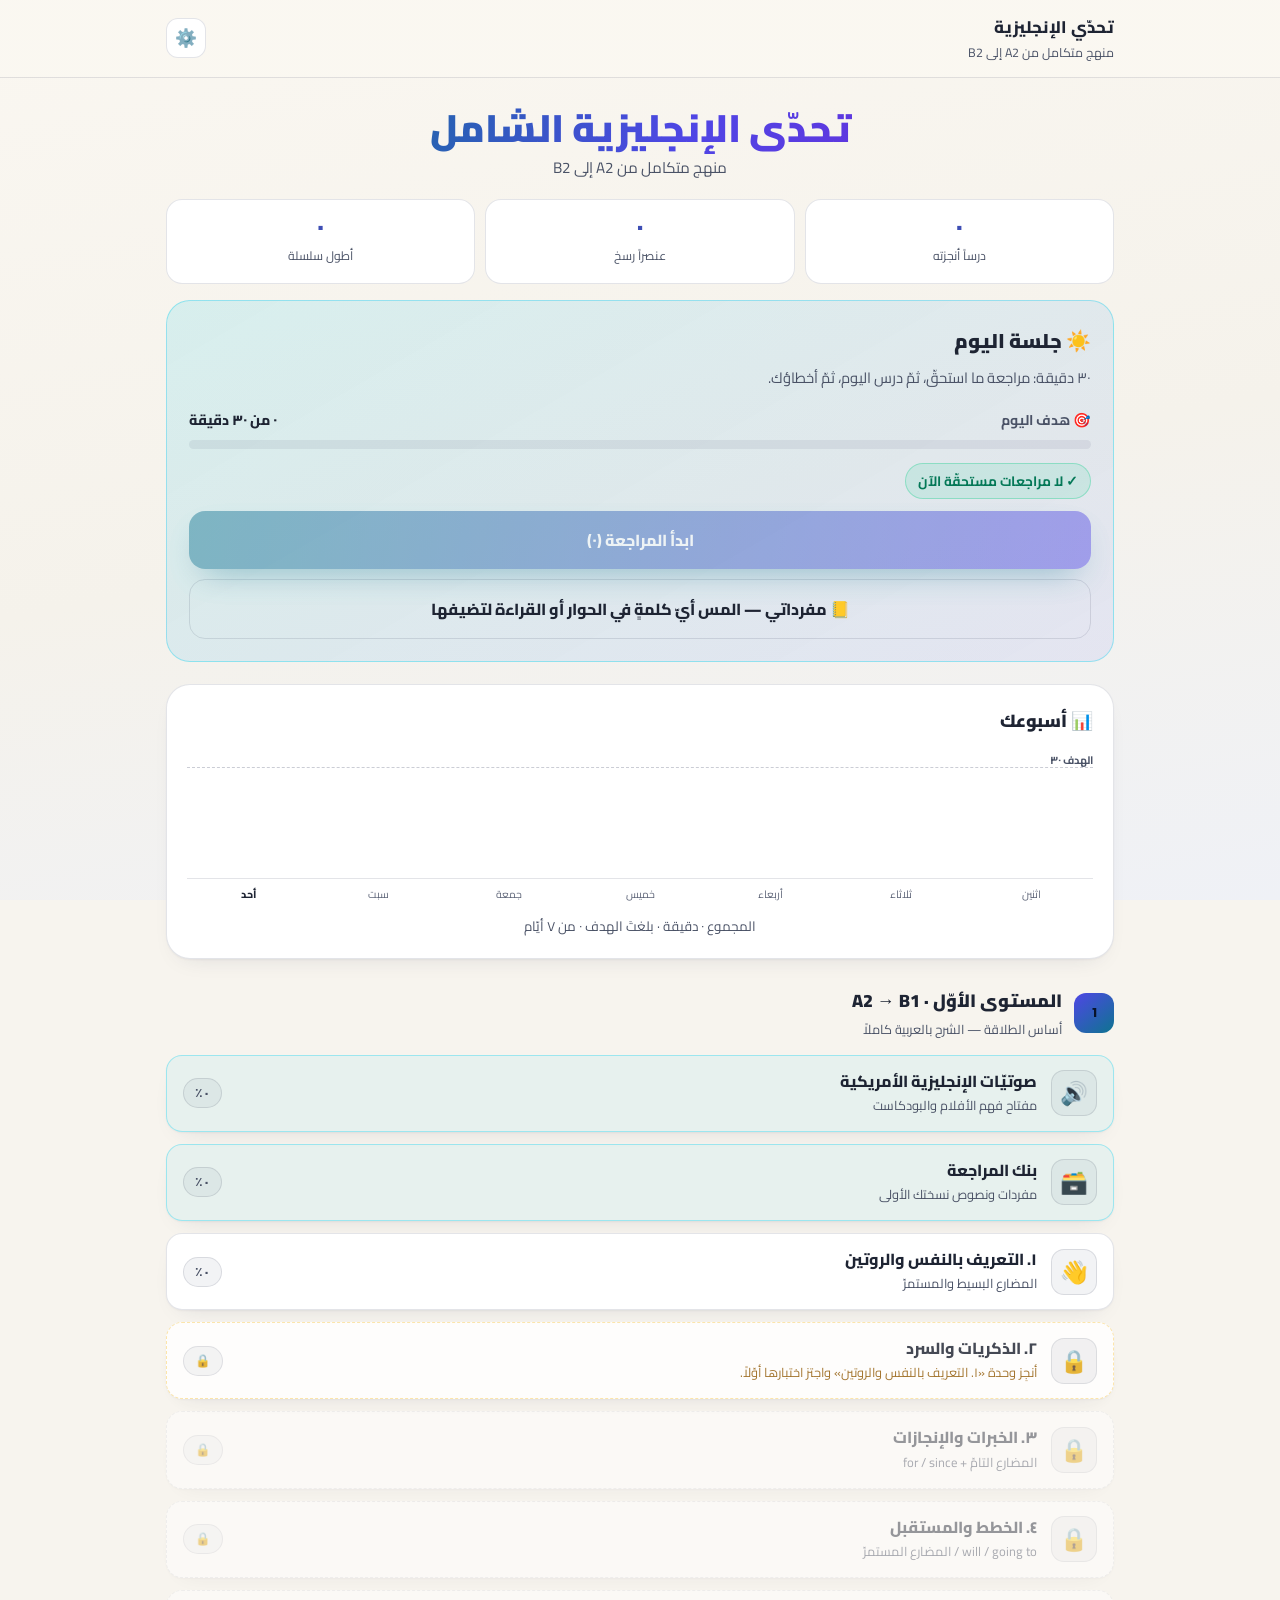
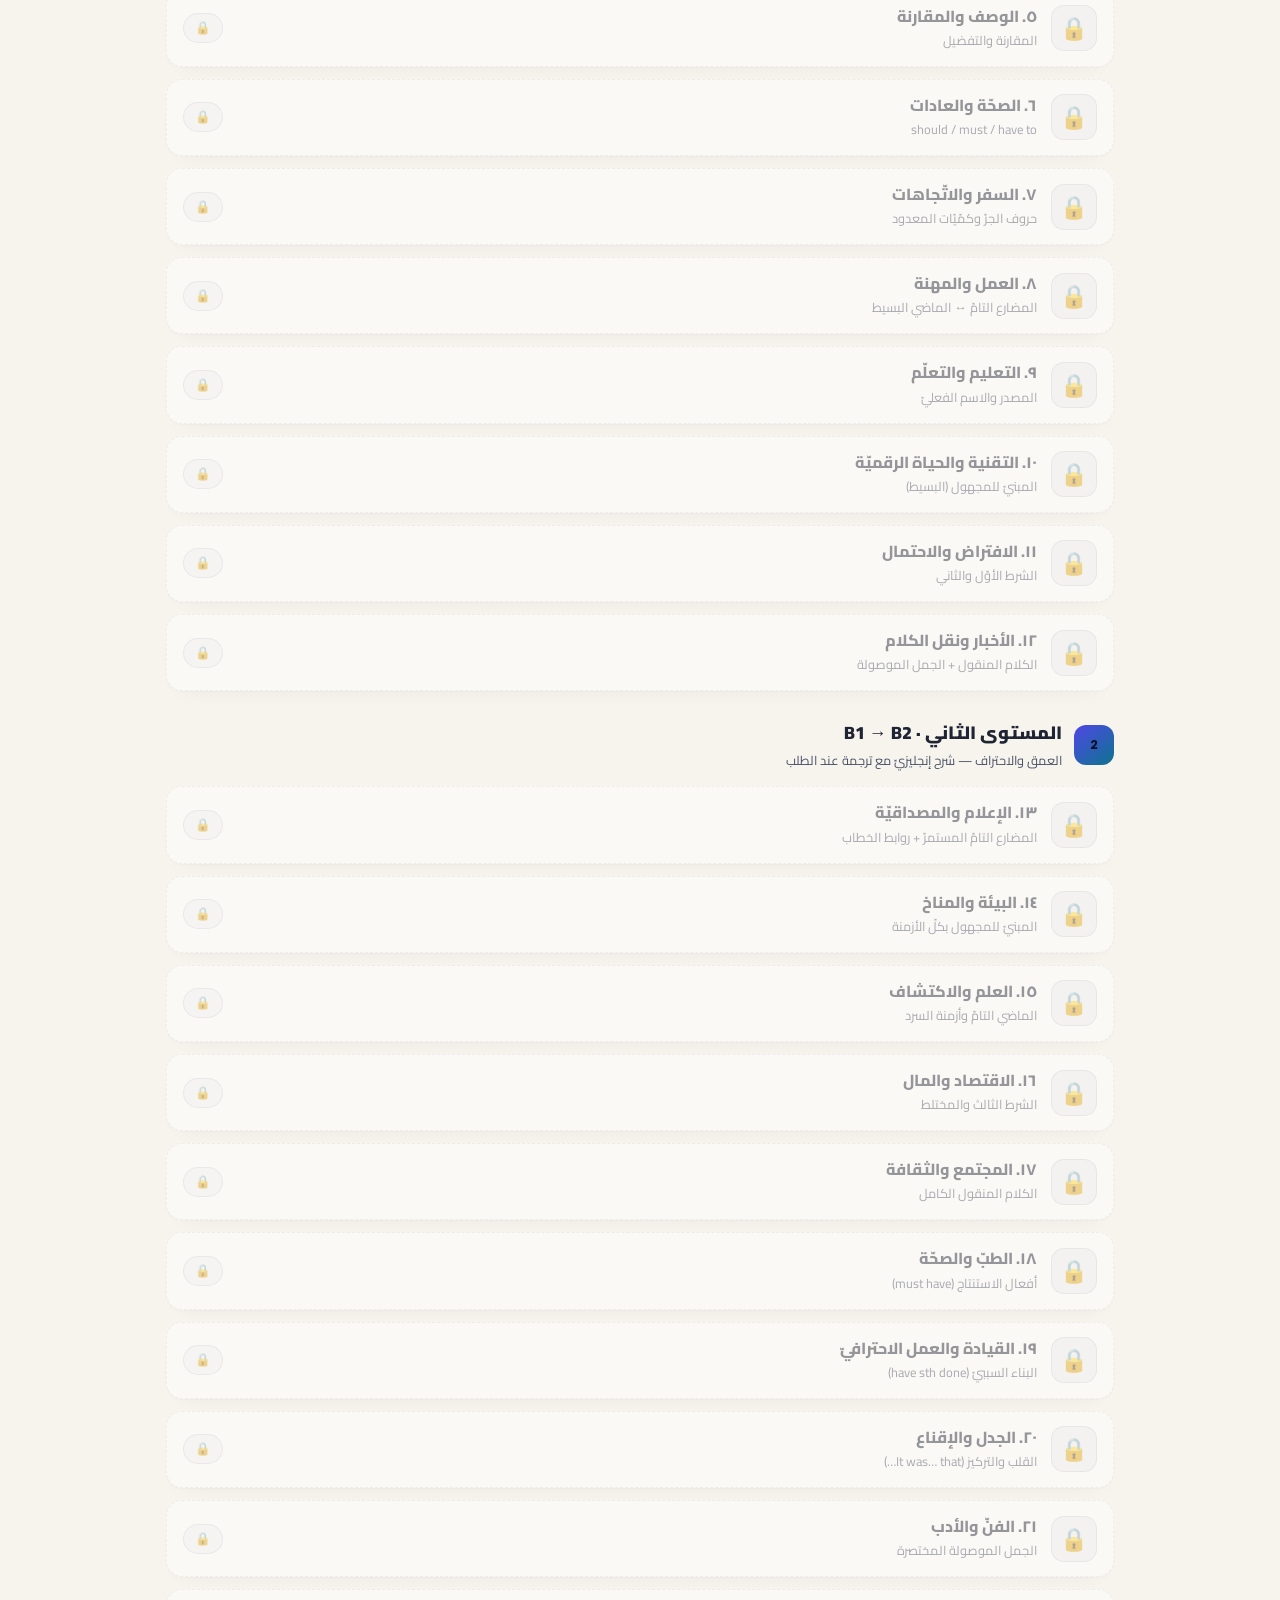
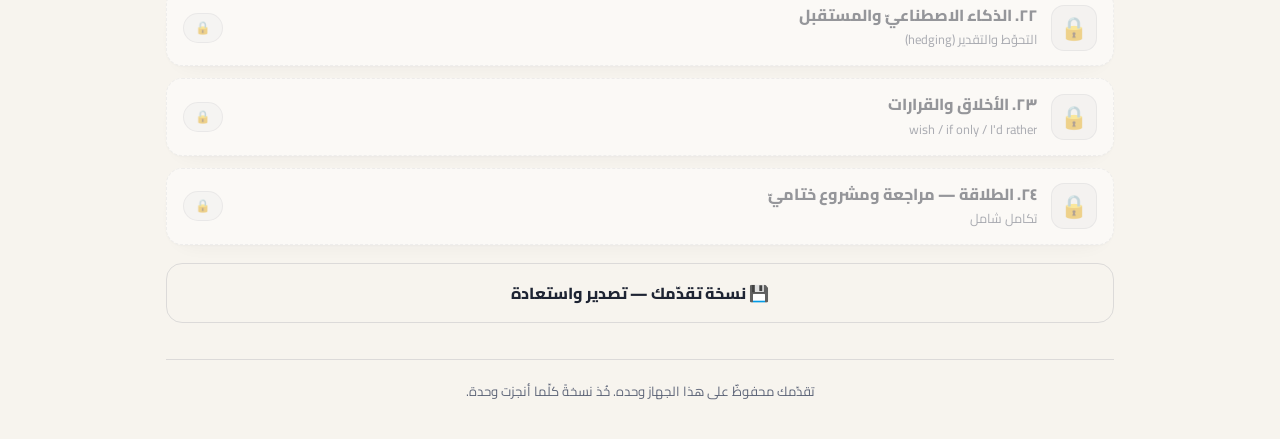
==== commit 6bf70981: "مظهرٌ مريحٌ للعين، ونقل التقدّم بين الأجهزة عبر AirDrop مع الدمج - مظهران جديدان: «ورقيّ فاتح» للنها" ====
--- a/English-A2-to-B2.html
+++ b/English-A2-to-B2.html
@@ -25,6 +25,19 @@
 <noscript><link rel="stylesheet" href="https://fonts.googleapis.com/css2?family=Cairo:wght@400;600;700;900&family=Poppins:wght@500;600;700&display=swap"></noscript>
 
 <link rel="stylesheet" href="assets/app.css">
+<script>
+/* يختار المظهر قبل الرسم الأوّل كي لا يومض المظهر القديم لحظة الفتح.
+   المنطق نفسه في applyTheme() داخل app.js، الذي يتولّى ما بعد ذلك. */
+(function () {
+  try {
+    var t = (JSON.parse(localStorage.getItem("en-course-v2") || "{}").theme) || "auto";
+    if (t === "auto") t = window.matchMedia && matchMedia("(prefers-color-scheme: dark)").matches ? "calm" : "light";
+    if (t === "light" || t === "calm") document.documentElement.setAttribute("data-theme", t);
+    var m = document.querySelector('meta[name="theme-color"]');
+    if (m) m.content = t === "light" ? "#f7f4ee" : t === "calm" ? "#151a26" : "#080d1c";
+  } catch (e) {}
+})();
+</script>
 </head>
 <body>
 
--- a/assets/app.css
+++ b/assets/app.css
@@ -2,10 +2,14 @@
    تحدّي الإنجليزية — منهج A2 → B2
    ============================================================ */
 :root{
-  --bg-0:#080d1c; --bg-1:#111a38; --bg-2:#1a1040;
-  --surface:rgba(255,255,255,.055); --surface-2:rgba(255,255,255,.10);
-  --stroke:rgba(255,255,255,.13); --stroke-2:rgba(255,255,255,.22);
-  --text:#eef2ff; --muted:#9fabd0; --dim:#6d7aa0;
+  --bg-0:#1e2848; --bg-1:#2a3866; --bg-2:#372a73;
+  --surface:rgba(255,255,255,.085); --surface-2:rgba(255,255,255,.15);
+  --stroke:rgba(255,255,255,.18); --stroke-2:rgba(255,255,255,.30);
+  --text:#f4f7ff; --muted:#bcc6e6; --dim:#94a0c6;
+  /* اللوحات الغائرة داخل البطاقات — متغيّر واحد يضبط سطوعها كلّها */
+  --inset:rgba(0,0,0,.14); --inset-2:rgba(0,0,0,.20);
+  /* طبقات خفيفة فوق البطاقات (شارات، أشرطة، أيقونات) — كانت أبيض شفّافاً مكتوباً حرفيّاً */
+  --chip:rgba(255,255,255,.08); --chip-lo:rgba(255,255,255,.05);
   --accent:#22d3ee; --accent-2:#818cf8; --violet:#a78bfa;
   --amber:#fbbf24; --emerald:#34d399; --rose:#fb7185;
   --r-lg:24px; --r-md:16px; --r-sm:11px;
@@ -34,15 +38,18 @@
 }
 button,.tap{-webkit-touch-callout:none;-webkit-user-select:none;user-select:none;touch-action:manipulation}
 .sel,.t-en,.rd-en,.dlg-en,.ex-en,.model{-webkit-user-select:text;user-select:text}
-code{font-family:var(--en);direction:ltr;display:inline-block;background:rgba(0,0,0,.3);
-  border:1px solid var(--stroke);border-radius:6px;padding:1px 7px;font-size:.92em}
+code{font-family:var(--en);direction:ltr;display:inline-block;background:var(--inset-2);
+  border:1px solid var(--stroke);border-radius:6px;padding:1px 7px;font-size:.92em;
+  /* يمنع السطر الإنجليزيّ الطويل من دفع الصفحة خارج الشاشة */
+  max-width:100%;overflow-wrap:anywhere}
 b{font-weight:800}
 
 /* ========== الإطار ========== */
 .wrap{max-width:980px;margin:0 auto;padding:0 16px}
+#app,#app .note,#app .ex,#app .rd,#app .dlg{max-width:100%;min-width:0}
 .bar{
   position:sticky;top:0;z-index:40;backdrop-filter:blur(18px);
-  background:linear-gradient(180deg,rgba(8,13,28,.94),rgba(8,13,28,.72));
+  background:linear-gradient(180deg,rgba(46,58,102,.62),rgba(46,58,102,.30));
   border-bottom:1px solid var(--stroke);padding:var(--top) 0 12px;margin-bottom:20px;
 }
 .bar-in{max-width:980px;margin:0 auto;padding:0 16px;display:flex;align-items:center;gap:12px}
@@ -119,17 +126,22 @@
   padding:14px 16px;cursor:pointer;color:var(--text);font-family:var(--ar);transition:.2s;
 }
 .unit:active{transform:scale(.985)}
-.unit:hover:not(.soon){border-color:var(--stroke-2);background:var(--surface-2)}
+.unit:hover:not(.soon):not(.locked){border-color:var(--stroke-2);background:var(--surface-2)}
 .unit.soon{opacity:.42;cursor:not-allowed}
+.unit.locked{opacity:.45;cursor:not-allowed;border-style:dashed}
+.unit.locked .ico{background:rgba(0,0,0,.18)}
+/* الوحدة التالية مباشرةً: أوضح من بقيّة المقفلة، وتحمل سبب القفل */
+.unit.locked.next{opacity:.82;border-color:rgba(251,191,36,.45)}
+.unit.locked.next .m span{color:var(--amber);white-space:normal}
 .unit.pin{border-color:rgba(34,211,238,.38);background:rgba(34,211,238,.07)}
 .unit.done{border-color:rgba(52,211,153,.42)}
 .unit .ico{flex:none;width:46px;height:46px;border-radius:13px;display:grid;place-items:center;
-  font-size:1.4rem;background:rgba(255,255,255,.07);border:1px solid var(--stroke)}
+  font-size:1.4rem;background:var(--chip);border:1px solid var(--stroke)}
 .unit .m{flex:1;min-width:0}
 .unit .m b{display:block;font-size:1rem;font-weight:800;line-height:1.45}
 .unit .m span{display:block;font-size:.8rem;color:var(--muted);white-space:nowrap;overflow:hidden;text-overflow:ellipsis}
 .unit .pct{flex:none;font-family:var(--en);font-size:.78rem;font-weight:700;padding:5px 11px;
-  border-radius:999px;background:rgba(255,255,255,.09);border:1px solid var(--stroke);color:var(--muted)}
+  border-radius:999px;background:var(--chip);border:1px solid var(--stroke);color:var(--muted)}
 .unit.done .pct{background:rgba(52,211,153,.16);border-color:rgba(52,211,153,.5);color:var(--emerald)}
 
 /* ========== الوحدة: قائمة الأيّام ========== */
@@ -146,35 +158,39 @@
 .day.locked{opacity:.4;cursor:not-allowed}
 .day.done{border-color:rgba(52,211,153,.4);background:rgba(52,211,153,.06)}
 .day .n{flex:none;width:38px;height:38px;border-radius:11px;display:grid;place-items:center;
-  font-family:var(--en);font-weight:700;font-size:.95rem;background:rgba(255,255,255,.08);
+  font-family:var(--en);font-weight:700;font-size:.95rem;background:var(--chip);
   border:1px solid var(--stroke)}
 .day.done .n{background:rgba(52,211,153,.2);border-color:rgba(52,211,153,.5);color:var(--emerald)}
 .day .m{flex:1;min-width:0}
 .day .m b{display:block;font-size:.98rem;font-weight:800}
 .day .m span{display:block;font-size:.79rem;color:var(--muted)}
 .kind{flex:none;font-size:.72rem;font-weight:700;padding:4px 10px;border-radius:999px;
-  background:var(--kb,rgba(255,255,255,.08));border:1px solid var(--kr,var(--stroke));color:var(--kc,var(--muted))}
+  background:var(--kb,var(--chip));border:1px solid var(--kr,var(--stroke));color:var(--kc,var(--muted))}
 
 /* ========== كتل الدرس ========== */
-.note{background:rgba(0,0,0,.22);border:1px solid var(--stroke);border-radius:var(--r-md);
+.note{background:var(--inset);border:1px solid var(--stroke);border-radius:var(--r-md);
   padding:18px;margin-bottom:14px}
 .note h3{font-size:1.05rem;font-weight:900;color:var(--accent);margin-bottom:10px}
 .note p,.note div{font-size:.98rem;line-height:1.95}
 .note table{width:100%;border-collapse:collapse;margin:8px 0}
 .note td{padding:7px 9px;border-bottom:1px dashed var(--stroke);font-size:.95rem;vertical-align:top}
-.note td:first-child{font-family:var(--en);direction:ltr;text-align:left;white-space:nowrap}
+.note td:first-child{font-family:var(--en);direction:ltr;text-align:left;overflow-wrap:anywhere}
+@media(min-width:520px){.note td:first-child{white-space:nowrap}}
+.n-ar{display:block;margin-top:10px;padding-top:10px;border-top:1px dashed var(--stroke);
+  color:var(--muted);font-size:.92rem;line-height:1.85}
+.n-ar::before{content:"عربيّاً: ";font-weight:800;color:var(--emerald)}
 .blk-h{font-size:1.08rem;font-weight:900;margin:22px 0 12px;display:flex;align-items:center;gap:9px}
 .blk-hint{font-size:.86rem;color:var(--muted);margin:-6px 0 12px}
 
 /* أمثلة ونطق */
-.ex{background:rgba(0,0,0,.24);border:1px solid var(--stroke);border-radius:var(--r-md);
+.ex{background:var(--inset);border:1px solid var(--stroke);border-radius:var(--r-md);
   padding:13px 15px;margin-bottom:10px;display:flex;gap:10px;align-items:flex-start}
 .ex .tx{flex:1;min-width:0}
 .ex-en{font-family:var(--en);direction:ltr;text-align:left;font-size:1rem;line-height:1.65}
 .ex-en b{color:var(--accent)}
 .ex-ar{font-size:.87rem;color:var(--muted);margin-top:6px;padding-top:6px;border-top:1px dashed var(--stroke)}
 .pr{display:grid;grid-template-columns:1fr auto 1fr;gap:8px;align-items:center;
-  background:rgba(0,0,0,.24);border:1px solid var(--stroke);border-radius:var(--r-md);
+  background:var(--inset);border:1px solid var(--stroke);border-radius:var(--r-md);
   padding:12px;margin-bottom:10px}
 .pr .side{display:flex;align-items:center;gap:8px;min-width:0}
 .pr .w{flex:1;font-family:var(--en);direction:ltr;text-align:left;font-size:.97rem;line-height:1.5}
@@ -188,8 +204,10 @@
 .spk.on{animation:ring .7s ease-in-out infinite}
 .spk svg{width:16px;height:16px;fill:currentColor}
 @keyframes ring{50%{transform:scale(1.12)}}
-.spk.big{width:auto;padding:0 18px;height:42px;gap:9px;border-radius:999px;font-family:var(--ar);
-  font-weight:800;font-size:.92rem}
+.spk.big{width:auto;padding:0 18px;min-height:42px;height:auto;gap:9px;border-radius:999px;font-family:var(--ar);
+  font-weight:800;font-size:.92rem;display:inline-flex;align-items:center;justify-content:center;
+  white-space:nowrap;max-width:100%}
+.spk.big span{overflow:hidden;text-overflow:ellipsis}
 
 /* حوار */
 .dlg-ctl{display:flex;gap:8px;flex-wrap:wrap;margin-bottom:14px;align-items:center}
@@ -198,7 +216,7 @@
 .rate button{font-family:var(--en);font-size:.82rem;font-weight:700;cursor:pointer;color:var(--muted);
   background:none;border:none;border-radius:999px;padding:7px 13px;transition:.18s}
 .rate button.on{background:rgba(34,211,238,.2);color:var(--accent)}
-.line{background:rgba(0,0,0,.24);border:1px solid var(--stroke);border-radius:var(--r-md);
+.line{background:var(--inset);border:1px solid var(--stroke);border-radius:var(--r-md);
   padding:12px 14px;margin-bottom:9px;display:flex;gap:10px;align-items:flex-start;transition:.2s}
 .line.play{border-color:var(--accent);background:rgba(34,211,238,.09)}
 .line .sp{flex:none;font-size:.78rem;font-weight:800;color:var(--violet);min-width:44px;padding-top:2px}
@@ -208,19 +226,19 @@
 
 /* قراءة */
 .rd-en{font-family:var(--en);direction:ltr;text-align:left;font-size:1.1rem;line-height:2.1;
-  background:rgba(0,0,0,.26);border:1px solid var(--stroke);border-radius:var(--r-md);
+  background:var(--inset);border:1px solid var(--stroke);border-radius:var(--r-md);
   padding:20px;margin-bottom:14px}
 .rd-en b{color:var(--accent);background:rgba(34,211,238,.1);border-radius:5px;padding:1px 4px}
 .rd-ar{font-size:1rem;line-height:2;background:rgba(52,211,153,.07);
   border:1px solid rgba(52,211,153,.26);border-radius:var(--r-md);padding:18px;margin-bottom:14px}
 .keys{display:flex;flex-wrap:wrap;gap:8px;margin-bottom:14px}
 .key{display:inline-flex;align-items:center;gap:7px;font-size:.84rem;font-weight:700;
-  background:rgba(255,255,255,.06);border:1px solid var(--stroke);border-radius:999px;padding:5px 12px}
+  background:var(--chip-lo);border:1px solid var(--stroke);border-radius:999px;padding:5px 12px}
 .key .e{font-family:var(--en);direction:ltr;color:var(--accent)}
 .key .s{color:var(--dim)}
 
 /* ========== الاختبار ========== */
-.qbar{height:8px;background:rgba(255,255,255,.09);border-radius:999px;overflow:hidden;
+.qbar{height:8px;background:var(--chip);border-radius:999px;overflow:hidden;
   border:1px solid var(--stroke);margin-bottom:6px}
 .qbar i{display:block;height:100%;width:0;border-radius:999px;transition:width .4s cubic-bezier(.3,1.2,.5,1);
   background:linear-gradient(90deg,var(--accent-2),var(--accent))}
@@ -234,7 +252,7 @@
 }
 .opt:active{transform:scale(.985)}
 .opt .ltr{flex:none;width:26px;height:26px;border-radius:8px;display:grid;place-items:center;
-  font-family:var(--en);font-size:.8rem;font-weight:700;background:rgba(255,255,255,.09);border:1px solid var(--stroke)}
+  font-family:var(--en);font-size:.8rem;font-weight:700;background:var(--chip);border:1px solid var(--stroke)}
 .opt .tx{flex:1;font-family:var(--en);direction:ltr;text-align:left}
 .opt.ar-opt .tx{font-family:var(--ar);direction:rtl;text-align:right}
 .opt.good{border-color:var(--emerald);background:rgba(52,211,153,.16)}
@@ -242,15 +260,15 @@
 .opt[disabled]{cursor:default}
 .inp{
   width:100%;font-family:var(--en);direction:ltr;text-align:left;font-size:1.05rem;color:var(--text);
-  background:rgba(0,0,0,.3);border:1.5px solid var(--stroke);border-radius:var(--r-md);
+  background:var(--inset-2);border:1.5px solid var(--stroke);border-radius:var(--r-md);
   padding:15px 16px;margin-bottom:12px;
 }
 .inp:focus{outline:none;border-color:var(--accent)}
 .inp.good{border-color:var(--emerald)}
 .inp.bad{border-color:var(--rose)}
 .words{display:flex;flex-wrap:wrap;gap:8px;margin-bottom:12px;min-height:52px;
-  background:rgba(0,0,0,.28);border:1.5px dashed var(--stroke);border-radius:var(--r-md);padding:11px}
-.words.pool{border-style:solid;background:rgba(0,0,0,.16)}
+  background:var(--inset-2);border:1.5px dashed var(--stroke);border-radius:var(--r-md);padding:11px}
+.words.pool{border-style:solid;background:rgba(0,0,0,.08)}
 .wd{font-family:var(--en);direction:ltr;font-size:.97rem;font-weight:600;cursor:pointer;color:var(--text);
   background:var(--surface-2);border:1.5px solid var(--stroke-2);border-radius:10px;padding:8px 14px;transition:.15s}
 .wd:active{transform:scale(.93)}
@@ -287,7 +305,7 @@
 .wr-prompt{background:rgba(129,140,248,.1);border:1px solid rgba(129,140,248,.35);
   border-radius:var(--r-md);padding:18px;margin-bottom:14px;font-size:1rem;line-height:1.95}
 .ta{width:100%;min-height:190px;font-family:var(--en);direction:ltr;text-align:left;font-size:1rem;
-  line-height:1.8;color:var(--text);background:rgba(0,0,0,.3);border:1.5px solid var(--stroke);
+  line-height:1.8;color:var(--text);background:var(--inset-2);border:1.5px solid var(--stroke);
   border-radius:var(--r-md);padding:16px;resize:vertical}
 .ta:focus{outline:none;border-color:var(--accent)}
 .wc{font-size:.82rem;color:var(--muted);text-align:left;direction:ltr;margin:6px 0 14px}
@@ -295,7 +313,7 @@
   background:rgba(52,211,153,.08);border:1px solid rgba(52,211,153,.3);border-radius:var(--r-md);padding:18px}
 .chk{list-style:none;display:grid;gap:9px;margin-top:6px}
 .chk li{display:flex;gap:11px;align-items:flex-start;font-size:.93rem;cursor:pointer;
-  background:rgba(0,0,0,.22);border:1px solid var(--stroke);border-radius:var(--r-sm);padding:11px 13px}
+  background:var(--inset);border:1px solid var(--stroke);border-radius:var(--r-sm);padding:11px 13px}
 .chk li .bx{flex:none;width:21px;height:21px;border-radius:6px;border:1.5px solid var(--stroke-2);
   display:grid;place-items:center;font-size:.75rem;margin-top:2px}
 .chk li.on{border-color:rgba(52,211,153,.45);background:rgba(52,211,153,.09)}
@@ -306,7 +324,7 @@
   border-radius:var(--r-md);padding:16px;margin-bottom:11px}
 .watch b{display:block;font-size:1rem;margin-bottom:5px;color:var(--violet)}
 .watch p{font-size:.9rem;color:var(--muted);margin-bottom:8px}
-.watch .task{font-size:.88rem;background:rgba(0,0,0,.25);border-radius:var(--r-sm);padding:9px 12px}
+.watch .task{font-size:.88rem;background:var(--inset);border-radius:var(--r-sm);padding:9px 12px}
 
 /* ========== نتيجة ========== */
 .result{text-align:center;padding:30px 20px}
@@ -319,12 +337,12 @@
 
 /* ========== متفرّقات ========== */
 .empty{text-align:center;padding:46px 20px;border:2px dashed var(--stroke);
-  border-radius:var(--r-lg);background:rgba(255,255,255,.03)}
+  border-radius:var(--r-lg);background:var(--chip-lo)}
 .empty .ico{font-size:3rem;margin-bottom:12px}
 .empty h3{font-size:1.2rem;font-weight:800;margin-bottom:6px}
 .empty p{color:var(--muted);font-size:.92rem}
 .toast{position:fixed;bottom:calc(20px + env(safe-area-inset-bottom));left:50%;transform:translateX(-50%);
-  z-index:90;background:rgba(16,22,48,.97);border:1.5px solid var(--stroke-2);border-radius:14px;
+  z-index:90;background:rgba(46,58,102,.97);border:1.5px solid var(--stroke-2);border-radius:14px;
   padding:13px 22px;font-weight:700;font-size:.93rem;box-shadow:0 20px 50px -18px #000;
   animation:up .35s cubic-bezier(.2,1.3,.4,1);max-width:90vw;text-align:center}
 @keyframes up{from{opacity:0;transform:translate(-50%,20px)}}
@@ -349,3 +367,260 @@
   .rd-en{padding:16px;font-size:1.04rem}
 }
 @media(prefers-reduced-motion:reduce){*{animation:none!important;transition-duration:.01ms!important}}
+
+/* ========== مدقّق الكتابة ========== */
+.wchk{margin-top:12px}
+.wc-len{padding:11px 14px;border-radius:var(--r-sm);font-size:.92rem;font-weight:700;margin-bottom:10px;
+  font-family:var(--ar)}
+.wc-len.ok{background:rgba(52,211,153,.14);border:1px solid rgba(52,211,153,.42);color:var(--emerald)}
+.wc-len.no{background:rgba(251,191,36,.13);border:1px solid rgba(251,191,36,.42);color:var(--amber)}
+.wc-none{background:rgba(52,211,153,.10);border:1px solid rgba(52,211,153,.34);border-radius:var(--r-sm);
+  padding:14px;font-size:.95rem;line-height:1.85;color:var(--emerald);font-weight:700}
+.wc-none span{display:block;margin-top:7px;color:var(--muted);font-weight:400;font-size:.86rem;line-height:1.8}
+.wc-h{font-weight:900;font-size:1rem;margin:4px 0 10px;color:var(--amber)}
+.wc-i{background:var(--inset);border:1px solid var(--stroke);border-right:3px solid var(--amber);
+  border-radius:var(--r-sm);padding:13px 15px;margin-bottom:10px}
+.wc-ctx{font-family:var(--en);direction:ltr;text-align:left;font-size:.92rem;line-height:1.8;
+  color:var(--muted);overflow-wrap:anywhere;margin-bottom:9px}
+.wc-ctx mark{background:rgba(251,113,133,.26);color:#ffd9df;border-radius:4px;padding:1px 4px;
+  font-weight:800;text-decoration:underline wavy rgba(251,113,133,.7)}
+.wc-why{font-size:.95rem;font-weight:700;line-height:1.8;margin-bottom:6px}
+.wc-fix{font-size:.9rem;color:var(--muted);display:flex;flex-wrap:wrap;align-items:center;gap:8px}
+.wc-fix span{font-family:var(--en);direction:ltr;color:var(--emerald);font-weight:700}
+.wc-fix em{margin-inline-start:auto;font-style:normal;font-size:.78rem;opacity:.72;
+  background:var(--chip);border:1px solid var(--stroke);border-radius:999px;padding:2px 9px}
+
+/* ========== النسخة الاحتياطيّة ========== */
+.bk-cta{margin-top:18px}
+.bk-grid{display:grid;grid-template-columns:repeat(2,1fr);gap:9px;margin:12px 0 4px}
+.bk-s{background:var(--chip-lo);border:1px solid var(--stroke);border-radius:var(--r-sm);
+  padding:11px;text-align:center}
+.bk-s b{display:block;font-family:var(--en);font-size:1.35rem;font-weight:800;color:var(--accent)}
+.bk-s span{display:block;font-size:.78rem;color:var(--muted);margin-top:3px}
+.bk-ta{min-height:104px;font-size:.76rem;line-height:1.6;margin-top:11px}
+.bk-row{display:flex;gap:9px;margin-top:11px;flex-wrap:wrap}
+.bk-row>*{flex:1 1 160px;text-align:center;text-decoration:none;display:grid;place-items:center}
+.btn.danger{background:linear-gradient(135deg,#fb7185,#e11d48);border-color:transparent;color:#fff}
+@media(max-width:420px){.bk-grid{grid-template-columns:1fr 1fr}}
+
+/* ================================================================
+   النسخة ٣ — الأصوات، أوضاع الحوار، فحص النطق، مفرداتي، الهدف
+   ================================================================ */
+.gear{flex:none;width:40px;height:40px;border-radius:12px;cursor:pointer;display:grid;place-items:center;
+  font-size:1.1rem;background:var(--surface);border:1.5px solid var(--stroke)}
+.gear:active{transform:scale(.93)}
+
+/* أدوات السطر: النطق + الميكروفون */
+.ln-tools{flex:none;display:flex;flex-direction:column;gap:6px}
+.mic{flex:none;width:34px;height:34px;border-radius:10px;cursor:pointer;display:grid;place-items:center;
+  font-size:.95rem;color:var(--rose);background:rgba(251,113,133,.10);border:1px solid rgba(251,113,133,.32);transition:.18s}
+.mic:active{transform:scale(.9)}
+.mic.on{animation:ring .7s ease-in-out infinite;background:rgba(251,113,133,.28)}
+.mic.big{width:auto;height:auto;min-height:42px;padding:0 16px;border-radius:999px;display:inline-flex;
+  align-items:center;gap:8px;font-family:var(--ar);font-weight:800;font-size:.9rem;color:var(--text)}
+
+/* الحوار */
+.line.g-f .sp{color:var(--violet)}
+.line.g-m .sp{color:var(--accent)}
+.dlg-modes{display:flex;flex-wrap:wrap;gap:7px;align-items:center;margin:-4px 0 12px}
+.mode-l{font-size:.84rem;font-weight:800;color:var(--muted);margin-inline-start:4px}
+.mode-b{font-family:var(--ar);font-size:.86rem;font-weight:800;cursor:pointer;color:var(--text);
+  background:var(--surface);border:1.5px solid var(--stroke);border-radius:999px;padding:7px 14px;
+  display:inline-flex;align-items:center;gap:6px;transition:.18s;max-width:100%}
+.mode-b span{overflow:hidden;text-overflow:ellipsis;white-space:nowrap}
+.mode-b.role-b span{font-family:var(--en)}
+.mode-b.g-f{border-color:rgba(167,139,250,.45)}
+.mode-b.g-m{border-color:rgba(34,211,238,.45)}
+.mode-b.on{background:rgba(34,211,238,.2);border-color:var(--accent);color:var(--accent)}
+.mode-b:active{transform:scale(.95)}
+.spk.big.on{background:rgba(34,211,238,.24);animation:none}
+.seg{display:inline-flex;flex-wrap:wrap;gap:5px;background:var(--surface);border:1.5px solid var(--stroke);
+  border-radius:999px;padding:4px;margin-bottom:12px;max-width:100%}
+.seg button{font-family:var(--ar);font-size:.82rem;font-weight:800;cursor:pointer;color:var(--muted);
+  background:none;border:none;border-radius:999px;padding:7px 13px;transition:.18s}
+.seg button.on{background:rgba(34,211,238,.2);color:var(--accent)}
+.vis-hint{margin-top:-4px}
+
+/* الاستماع الأعمى: الإخفاء بالضباب يُبقي طول السطر فتعرف كم يُقال */
+.dlg-en,.dlg-ar{transition:filter .25s}
+.dlg.show1 .line:not(.rev) .dlg-ar,
+.dlg.show2 .line:not(.rev) .dlg-ar,
+.dlg.show2 .line:not(.rev) .dlg-en,
+.line.turn:not(.rev) .dlg-en{filter:blur(7px);user-select:none;-webkit-user-select:none;cursor:pointer}
+.line.turn .dlg-ar{filter:none!important}
+.line.play{box-shadow:0 0 0 1px var(--accent) inset}
+.line.turn{border-color:var(--rose);background:rgba(251,113,133,.08)}
+
+/* الترديد: شريطٌ يتناقص بقدر المهلة */
+.line{position:relative;overflow:hidden}
+.line.shad::after{content:"🎙️ ردّد الآن";position:absolute;inset-inline-start:0;bottom:0;height:3px;width:100%;
+  background:var(--emerald);font-size:0;animation:drain var(--gap,2000ms) linear forwards;transform-origin:left}
+.line.shad{border-color:var(--emerald);background:rgba(52,211,153,.08)}
+.line.shad .sp::after{content:" · ردّد";color:var(--emerald)}
+@keyframes drain{from{transform:scaleX(1)}to{transform:scaleX(0)}}
+
+.turn-box{margin-top:10px;padding-top:10px;border-top:1px dashed rgba(251,113,133,.4)}
+.turn-h{font-size:.88rem;font-weight:800;color:var(--rose);margin-bottom:8px}
+.turn-row{display:flex;flex-wrap:wrap;gap:8px;align-items:center}
+.turn-ok{padding:10px 18px}
+
+/* نتيجة فحص النطق */
+.pc-out{margin-top:9px;padding-top:9px;border-top:1px dashed var(--stroke)}
+.pc-wait{font-size:.86rem;color:var(--muted)}
+.pc-sc{font-size:.86rem;font-weight:800;margin-bottom:6px}
+.pc-sc.good{color:var(--emerald)} .pc-sc.mid{color:var(--amber)} .pc-sc.low{color:var(--rose)}
+.pc-w{font-family:var(--en);text-align:left;font-size:.98rem;line-height:1.8}
+.pc-w .ok{color:var(--emerald)}
+.pc-w .miss{color:var(--rose);text-decoration:underline wavy rgba(251,113,133,.7);text-underline-offset:4px}
+.pc-h{font-size:.8rem;color:var(--dim);margin-top:4px}
+.pc-h span{font-family:var(--en)}
+
+/* كلماتٌ قابلة للّمس */
+.tw{cursor:pointer;border-radius:4px;transition:background .15s}
+.tw:active{background:rgba(34,211,238,.25)}
+@media(hover:hover){.tw:hover{background:rgba(34,211,238,.14)}}
+
+/* ورقة «أضف إلى مفرداتي» */
+.sheet-bg{position:fixed;inset:0;z-index:80;background:rgba(8,12,30,.55);display:flex;align-items:flex-end;
+  justify-content:center;animation:fade .2s}
+@keyframes fade{from{opacity:0}}
+.sheet{width:min(560px,100%);background:#2b3566;border:1.5px solid var(--stroke-2);border-bottom:none;
+  border-radius:22px 22px 0 0;padding:18px 18px calc(18px + env(safe-area-inset-bottom));
+  box-shadow:0 -20px 60px -20px #000;animation:up2 .28s cubic-bezier(.2,1.2,.4,1)}
+@keyframes up2{from{transform:translateY(40px);opacity:0}}
+.sh-h{display:flex;align-items:center;gap:10px;margin-bottom:12px}
+.sh-h b{flex:1;font-family:var(--en);direction:ltr;text-align:left;font-size:1.5rem;font-weight:700;color:var(--accent);
+  overflow-wrap:anywhere}
+.sh-x{flex:none;width:36px;height:36px;border-radius:10px;cursor:pointer;color:var(--text);
+  background:var(--surface);border:1px solid var(--stroke);font-size:.95rem}
+.sh-ctx{font-family:var(--en);direction:ltr;text-align:left;font-size:.95rem;line-height:1.7;color:var(--muted);
+  background:var(--inset);border-radius:var(--r-sm);padding:10px 12px;margin-bottom:12px}
+.sh-ctx mark,.wctx mark{background:rgba(34,211,238,.22);color:var(--text);border-radius:4px;padding:0 3px}
+.sh-inp{font-family:var(--ar);text-align:right}
+.sh-have{font-weight:800;color:var(--emerald);margin-bottom:12px}
+.word-i .sh-x{align-self:flex-start}
+.wctx{font-size:.88rem!important;color:var(--muted);margin-top:6px}
+
+/* اختبار التخطّي */
+.note.skip{border-color:rgba(251,191,36,.4);background:rgba(251,191,36,.07)}
+.note.skip h3{color:var(--amber)}
+.skip-btn{margin-top:12px}
+
+/* هدف اليوم */
+.goal{margin-bottom:14px}
+.goal-t{display:flex;justify-content:space-between;align-items:baseline;gap:10px;font-size:.88rem;margin-bottom:7px}
+.goal-t span{color:var(--muted);font-weight:700}
+.goal-t b{font-weight:800}
+.goal-bar{height:9px;border-radius:99px;background:var(--inset-2);overflow:hidden}
+.goal-bar i{display:block;height:100%;border-radius:99px;background:linear-gradient(90deg,var(--accent),var(--accent-2));
+  transition:width .6s}
+.goal.hit .goal-t b{color:var(--emerald)}
+.goal.hit .goal-bar i{background:var(--emerald)}
+
+/* رسم الأسبوع: سلسلة واحدة، أعمدة رفيعة بنهاياتٍ مستديرة، خطّ هدفٍ متقطّع */
+.week .h{font-size:1.1rem;margin-bottom:14px}
+.wk-plot{position:relative;height:120px;display:grid;grid-template-columns:repeat(7,1fr);gap:8px;
+  align-items:end;border-bottom:1px solid var(--stroke);margin-top:22px}
+.wk-col{position:relative;height:100%;display:flex;align-items:flex-end;justify-content:center;
+  background:none;border:none;cursor:pointer;padding:0}
+.wk-col i{display:block;width:min(26px,70%);border-radius:4px 4px 0 0;background:var(--accent);opacity:.9;transition:height .5s}
+.wk-col.now i{background:var(--accent-2);opacity:1}
+.wk-col.sel i{box-shadow:0 0 0 2px var(--text)}
+.wk-col em{position:absolute;left:50%;transform:translate(-50%,-4px);font-style:normal;font-family:var(--ar);
+  font-size:.74rem;font-weight:800;color:var(--text);white-space:nowrap}
+.wk-goal{position:absolute;left:0;right:0;border-top:1.5px dashed var(--stroke-2);pointer-events:none;z-index:1}
+.wk-goal span{position:absolute;inset-inline-start:0;top:-17px;font-size:.68rem;color:var(--muted);font-weight:700}
+.wk-lab{display:grid;grid-template-columns:repeat(7,1fr);gap:8px;margin-top:6px}
+.wk-lab span{text-align:center;font-size:.66rem;color:var(--dim);white-space:nowrap;overflow:hidden}
+.wk-lab span.now{color:var(--text);font-weight:800}
+.wk-cap{margin-top:10px;font-size:.84rem;color:var(--muted);text-align:center}
+
+/* الإعدادات */
+.set-sub{font-size:.9rem;color:var(--muted);margin-bottom:12px}
+.vset{margin-bottom:14px}
+.vset-h{font-weight:900;font-size:.95rem;margin:6px 0 8px}
+.vlist{display:flex;flex-direction:column;gap:6px}
+.vopt{display:flex;align-items:center;gap:8px;background:var(--inset);border:1px solid var(--stroke);
+  border-radius:var(--r-sm);padding:6px 8px}
+.vopt.on{border-color:var(--accent);background:rgba(34,211,238,.09)}
+.vpick{flex:1;min-width:0;display:flex;align-items:center;gap:9px;background:none;border:none;color:var(--text);
+  cursor:pointer;text-align:start;font-family:var(--ar);padding:4px}
+.vpick .dot{flex:none;width:16px;height:16px;border-radius:50%;border:2px solid var(--stroke-2)}
+.vopt.on .dot{border-color:var(--accent);background:radial-gradient(var(--accent) 45%,transparent 50%)}
+.vpick .vn{font-weight:800;font-size:.92rem;overflow:hidden;text-overflow:ellipsis;white-space:nowrap}
+.vpick .vs{font-size:.76rem;color:var(--dim);font-family:var(--en);white-space:nowrap;margin-inline-start:auto}
+.vwarn{font-size:.88rem;color:var(--amber);background:rgba(251,191,36,.08);border:1px solid rgba(251,191,36,.3);
+  border-radius:var(--r-sm);padding:10px 12px}
+@media(max-width:420px){.vpick .vs{display:none}.seg button{padding:7px 10px}}
+
+/* ================================================================
+   المظاهر — html[data-theme]: light (ورقيّ) · calm (ليليّ هادئ)
+   بلا سمة = المظهر الكلاسيكيّ البنفسجيّ. يختارها applyTheme() في app.js
+   ومقتطفٌ في <head> قبل الرسم كي لا يومض المظهر القديم.
+   ================================================================ */
+
+/* ---------- ورقيّ فاتح: للنهار والغرف المضاءة ---------- */
+html[data-theme=light]{
+  --bg-0:#f7f4ee; --bg-1:#f3efe6; --bg-2:#eef0f6;
+  --surface:#ffffff; --surface-2:#f1eee6;
+  --stroke:rgba(40,48,80,.13); --stroke-2:rgba(40,48,80,.24);
+  --text:#1e2433; --muted:#4a5266; --dim:#5f6679;
+  --inset:rgba(40,48,80,.045); --inset-2:rgba(40,48,80,.08);
+  --chip:rgba(40,48,80,.06); --chip-lo:rgba(40,48,80,.035);
+  --accent:#0e7490; --accent-2:#4f46e5; --violet:#6d28d9;
+  --amber:#925b07; --emerald:#047857; --rose:#be123c;
+  color-scheme:light;
+}
+html[data-theme=light] body::before{background:linear-gradient(170deg,#faf7f1 0%,#f5f2eb 55%,#eff1f6 100%)}
+/* شريط الحالة في iOS أبيض النصّ دائماً (black-translucent)؛ فنعطيه شريطاً داكناً بقدر منطقته الآمنة وحدها */
+html[data-theme=light] .bar{background:linear-gradient(180deg,#232a3b 0,#232a3b env(safe-area-inset-top),
+  rgba(250,247,241,.93) env(safe-area-inset-top))}
+html[data-theme=light] .panel,html[data-theme=light] .face,html[data-theme=light] .unit,html[data-theme=light] .line,
+html[data-theme=light] .ex,html[data-theme=light] .note,html[data-theme=light] .day{backdrop-filter:none;
+  box-shadow:0 1px 2px rgba(30,40,70,.05),0 10px 26px -16px rgba(30,40,70,.18)}
+html[data-theme=light] .line,html[data-theme=light] .ex,html[data-theme=light] .day{background:#fff}
+html[data-theme=light] .note{background:#fffdf8}
+html[data-theme=light] .btn.cta,html[data-theme=light] .btn.ok,html[data-theme=light] .chk li.on .bx{color:#fff}
+html[data-theme=light] .btn.ok{background:linear-gradient(100deg,#047857,#10b981)}
+html[data-theme=light] .hero h1{background:linear-gradient(105deg,#0e7490 10%,#4f46e5 55%,#6d28d9 92%);
+  -webkit-background-clip:text;background-clip:text}
+html[data-theme=light] .toast{background:#1e2433;color:#fff}
+html[data-theme=light] .sheet{background:#fff}
+html[data-theme=light] .sheet-bg{background:rgba(20,24,40,.35)}
+html[data-theme=light] .wc-ctx mark{color:#9f1239}
+html[data-theme=light] .unit.locked .ico{background:rgba(40,48,80,.07)}
+html[data-theme=light] .words.pool{background:rgba(40,48,80,.05)}
+/* ألوان أنواع الأيّام مكتوبةٌ للخلفية الداكنة؛ نغمّقها هنا لتُقرأ */
+html[data-theme=light] .kind{color:color-mix(in srgb,var(--kc,var(--muted)) 55%,#1e2433)}
+html[data-theme=light] .line.shad{background:rgba(4,120,87,.07)}
+html[data-theme=light] .line.turn{background:rgba(190,18,60,.05)}
+
+/* ---------- ليليّ هادئ: للّيل والإضاءة الخافتة ---------- */
+html[data-theme=calm]{
+  --bg-0:#151a26; --bg-1:#171d2a; --bg-2:#1a2030;
+  --surface:rgba(255,255,255,.05); --surface-2:rgba(255,255,255,.10);
+  --stroke:rgba(255,255,255,.10); --stroke-2:rgba(255,255,255,.20);
+  --text:#e6eaf2; --muted:#a9b2c4; --dim:#8a93a6;
+  --chip:rgba(255,255,255,.06); --chip-lo:rgba(255,255,255,.035);
+  --accent:#62c6d9; --accent-2:#8d9bee; --violet:#b3a4f2;
+  --amber:#e7b75a; --emerald:#5fc99d; --rose:#ec8a9a;
+}
+html[data-theme=calm] body::before{background:linear-gradient(175deg,#161b27 0%,#181e2b 60%,#1b2131 100%)}
+html[data-theme=calm] .bar{background:rgba(22,27,39,.92)}
+html[data-theme=calm] .panel,html[data-theme=calm] .face{backdrop-filter:none}
+html[data-theme=calm] .toast,html[data-theme=calm] .sheet{background:#232a3b}
+html[data-theme=calm] .hero h1{background:linear-gradient(105deg,#e6eaf2 10%,#62c6d9 55%,#b3a4f2 92%);
+  -webkit-background-clip:text;background-clip:text}
+html[data-theme=calm] .kind{color:color-mix(in srgb,var(--kc,var(--muted)) 80%,#e6eaf2)}
+
+/* ---------- خيارات المظهر في الإعدادات ---------- */
+.th-grid{display:grid;grid-template-columns:repeat(2,1fr);gap:10px}
+.th-opt{display:flex;align-items:center;gap:10px;padding:10px;border-radius:var(--r-md);cursor:pointer;
+  background:var(--inset);border:1.5px solid var(--stroke);color:var(--text);font-family:var(--ar);text-align:start}
+.th-opt.on{border-color:var(--accent);box-shadow:0 0 0 1px var(--accent) inset}
+.th-sw{flex:none;width:38px;height:38px;border-radius:10px;border:1px solid rgba(128,128,128,.35);overflow:hidden;
+  display:grid;grid-template-columns:1fr 1fr}
+.th-sw i{display:block}
+.th-opt b{display:block;font-size:.92rem}
+.th-opt small{display:block;font-size:.74rem;color:var(--muted);line-height:1.5}
+@media(max-width:360px){.th-grid{grid-template-columns:1fr}}
